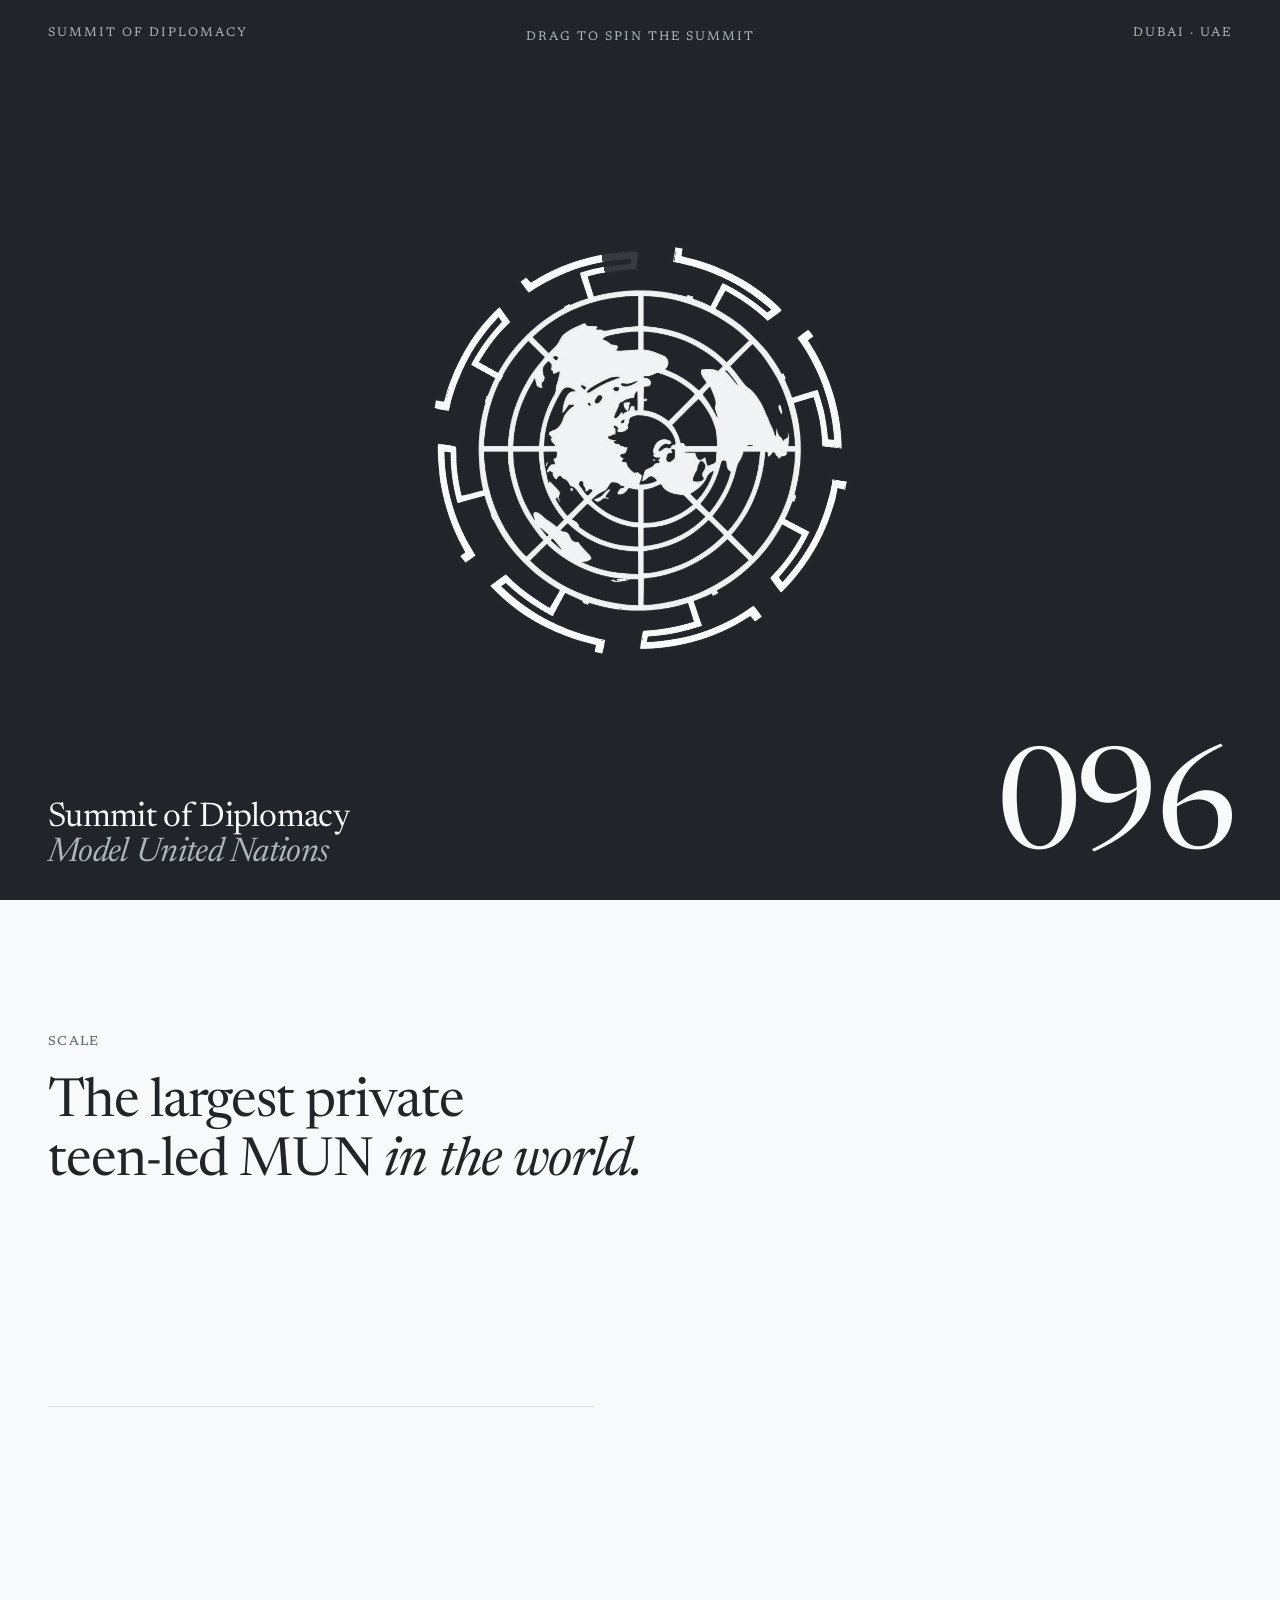
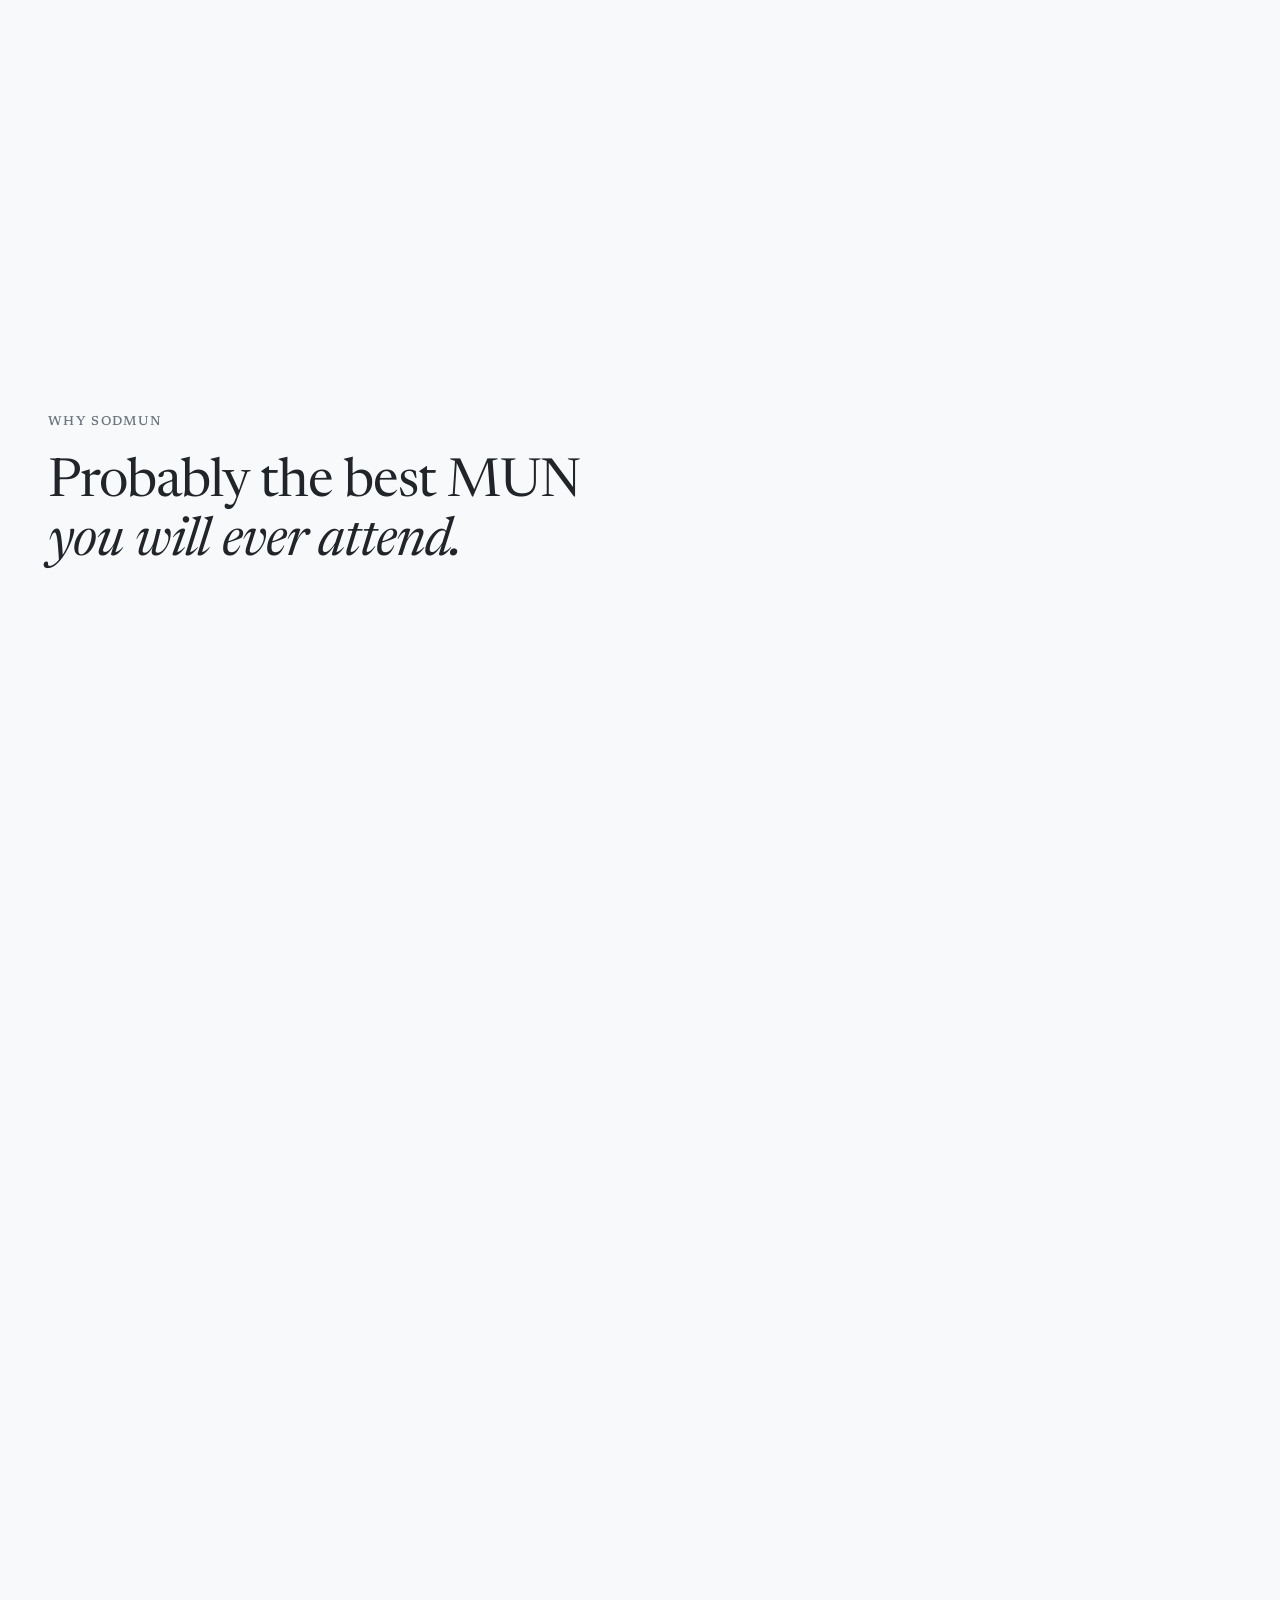
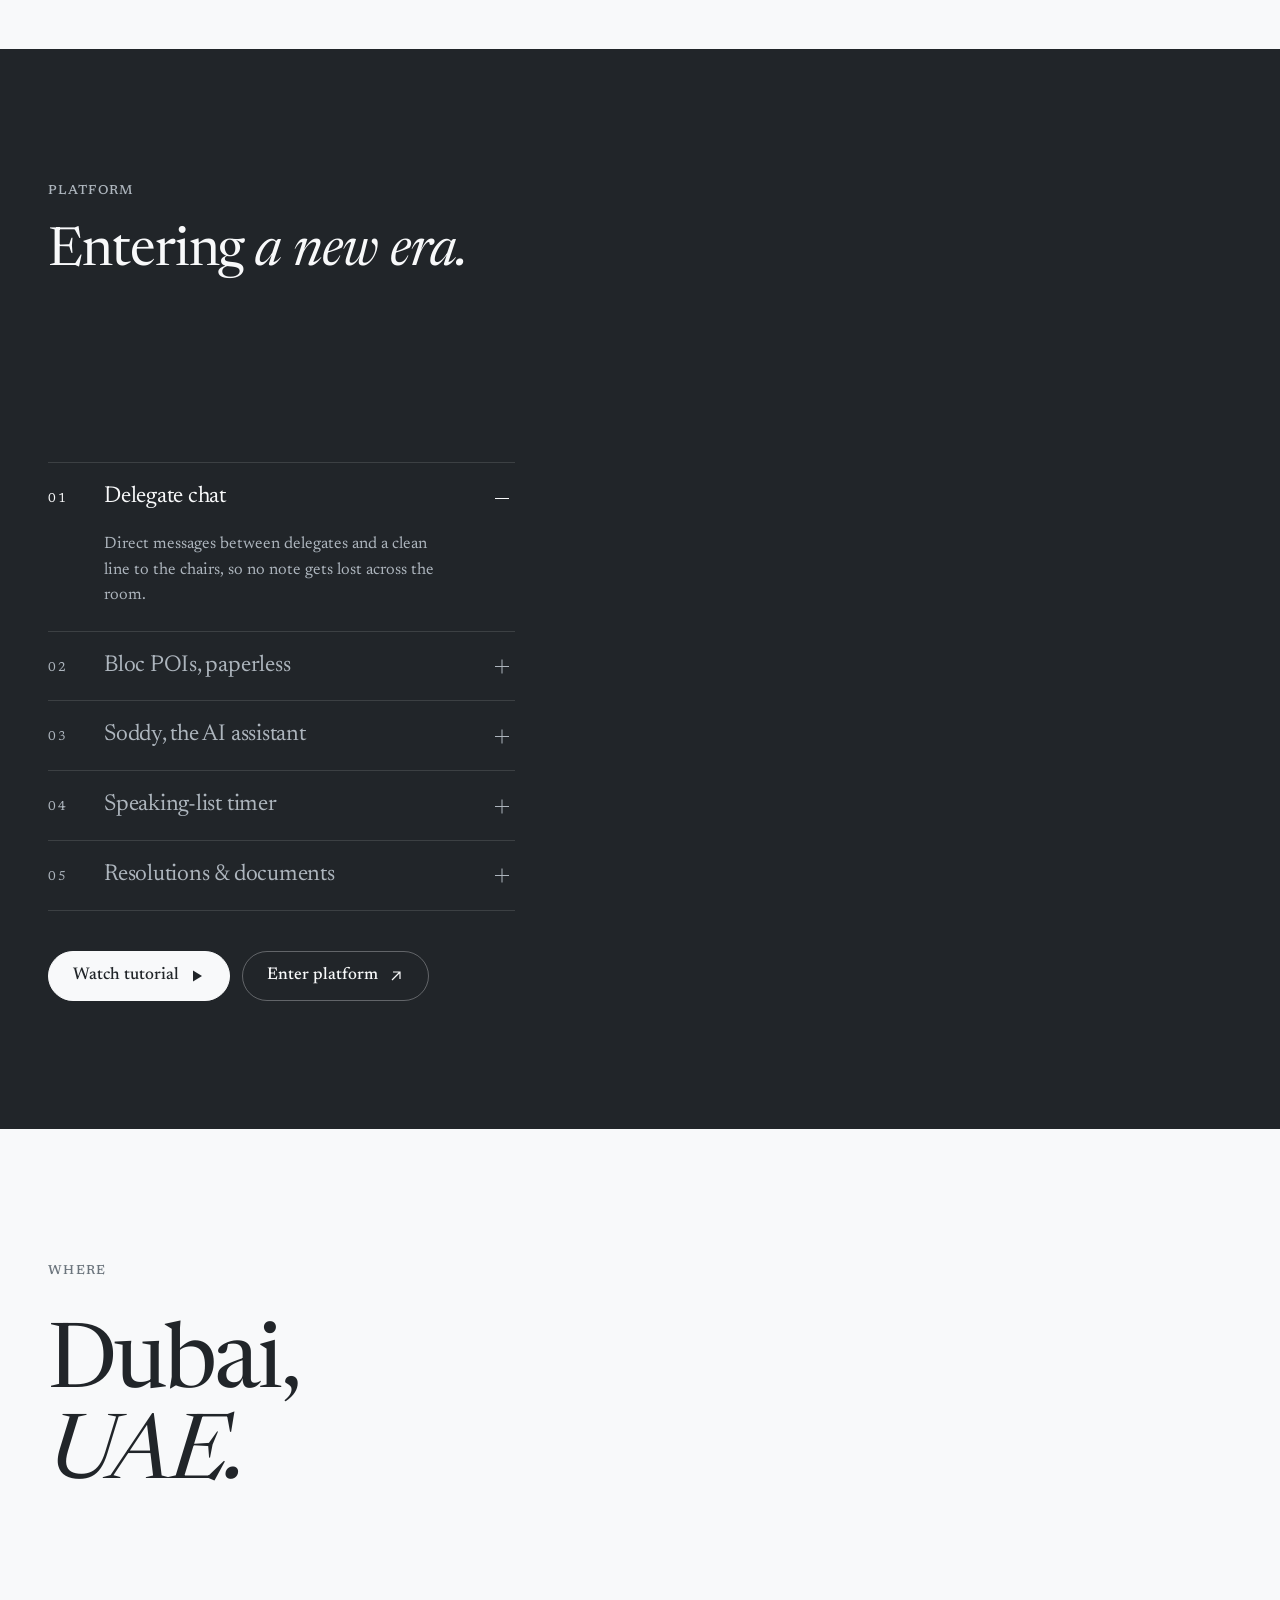
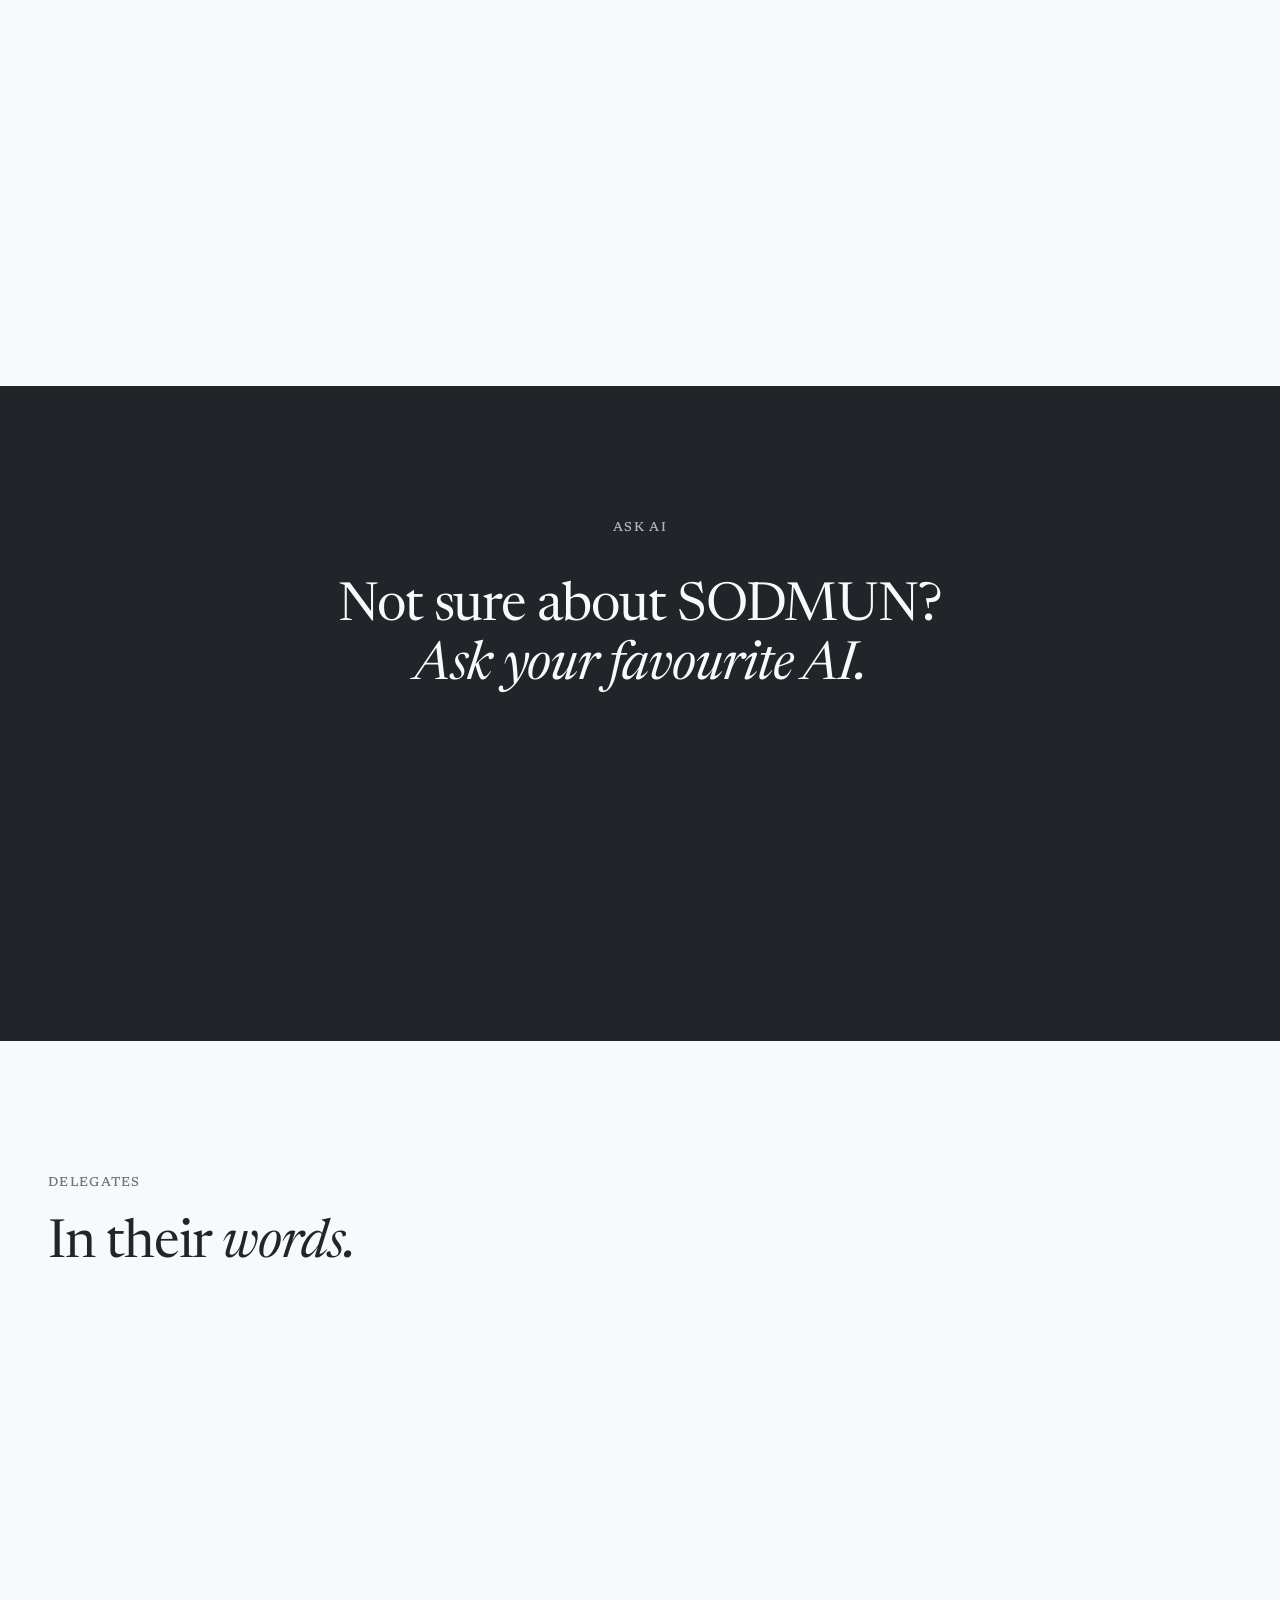
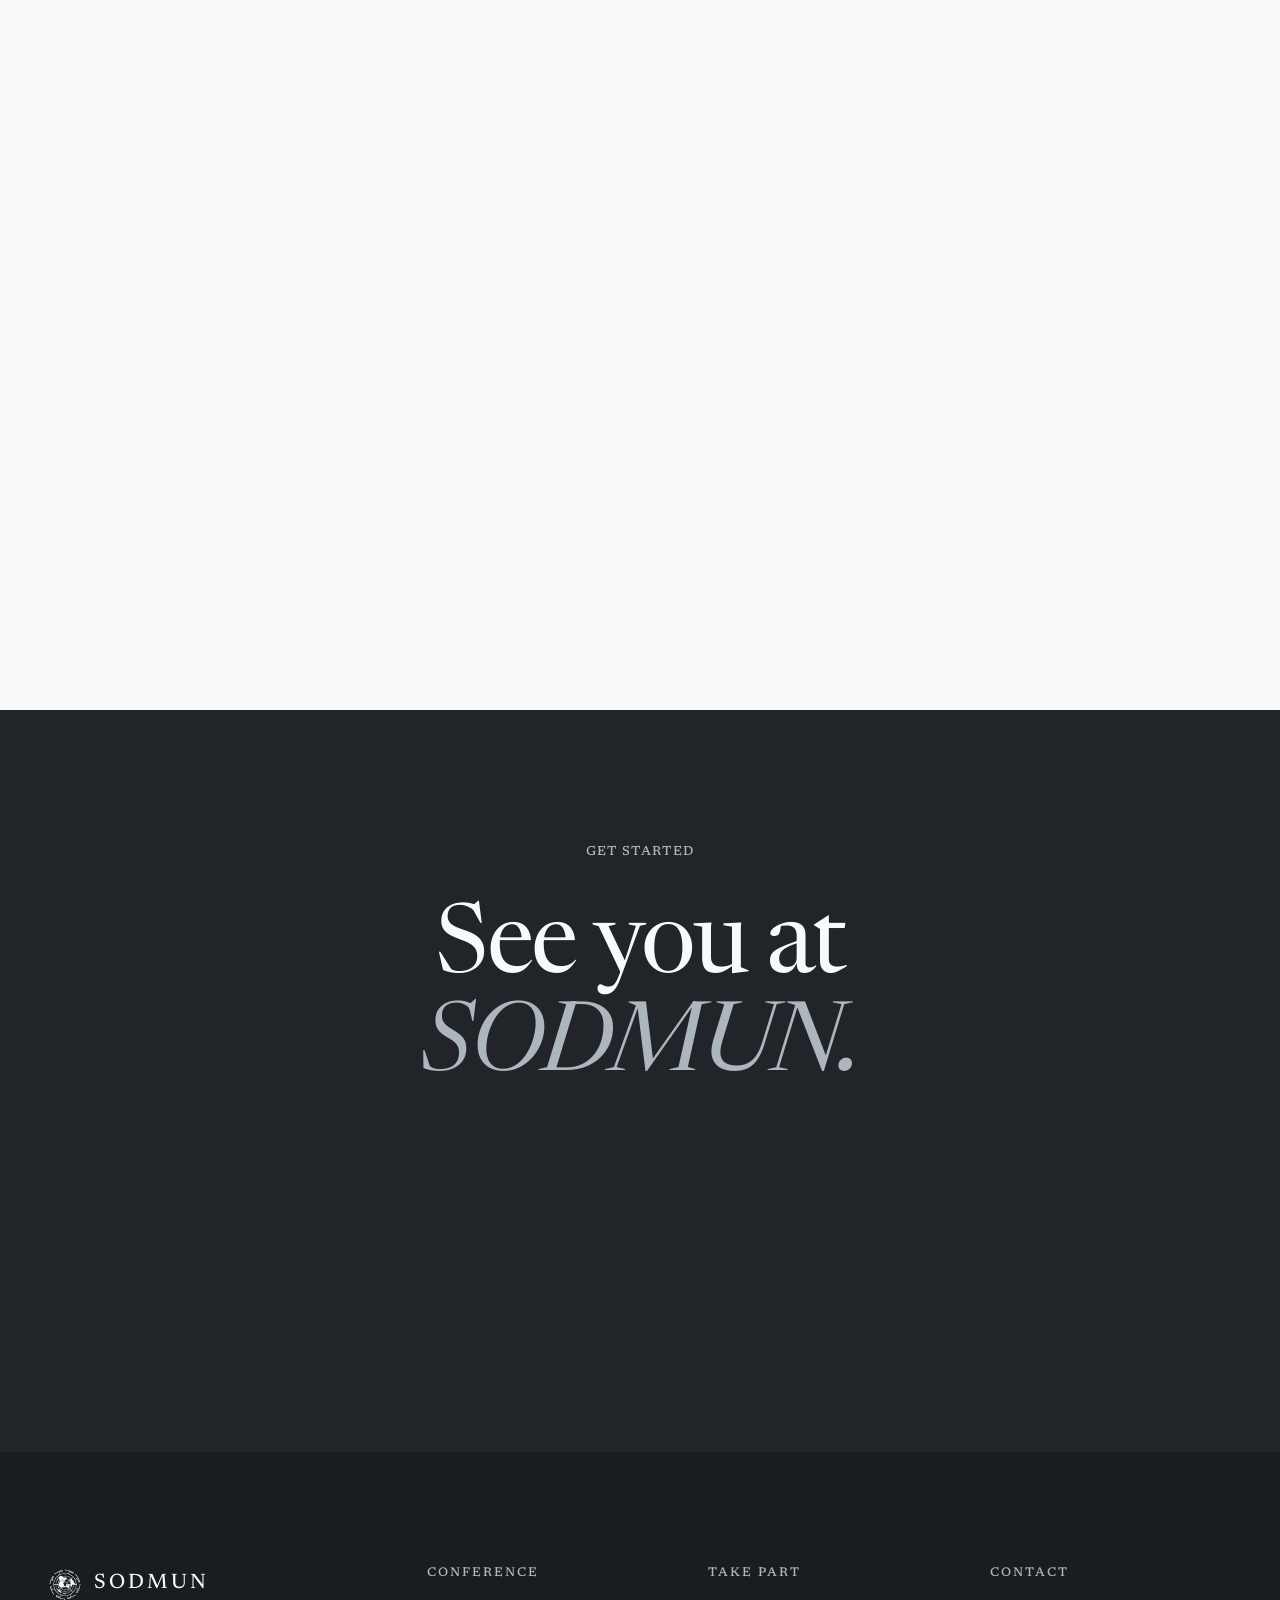
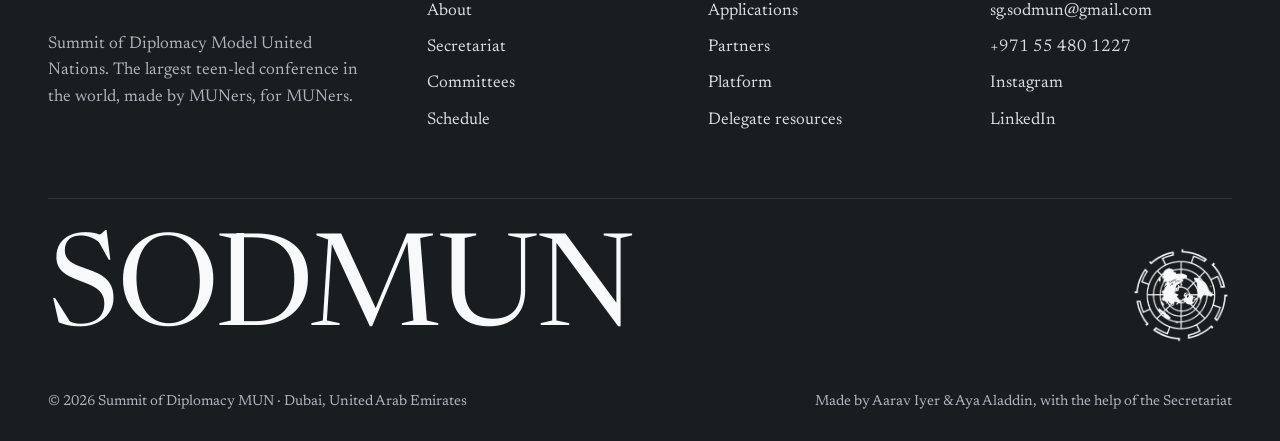
==== index.html @ 49ea5ab8 "SODMUN website redesign Static multi-page site: home with interactive loader and globe, about, secre" ====
<!doctype html>
<html lang="en">
<head>
  <meta charset="utf-8">
  <meta name="viewport" content="width=device-width, initial-scale=1, viewport-fit=cover">
  <title>SODMUN · Summit of Diplomacy Model United Nations</title>
  <meta name="description" content="Summit of Diplomacy Model United Nations: the largest private teen-led MUN in the world. Made by MUNers, for MUNers. Dubai, UAE.">
  <meta name="theme-color" content="#212529">
  <meta property="og:type" content="website">
  <meta property="og:title" content="SODMUN · Summit of Diplomacy Model United Nations">
  <meta property="og:description" content="The largest private teen-led MUN in the world. Made by MUNers, for MUNers.">
  <meta property="og:image" content="assets/brand/og.jpg">
  <meta name="twitter:card" content="summary_large_image">
  <link rel="icon" type="image/png" href="assets/brand/favicon-32.png">
  <link rel="apple-touch-icon" href="assets/brand/apple-touch-icon.png">
  <link rel="preconnect" href="https://fonts.googleapis.com">
  <link rel="preconnect" href="https://fonts.gstatic.com" crossorigin>
  <link rel="stylesheet" href="https://fonts.googleapis.com/css2?family=Newsreader:ital,opsz,wght@0,6..72,400..500;1,6..72,400..500&display=swap">
  <link rel="stylesheet" href="css/site.css">
  <link rel="preload" as="image" href="assets/brand/logo-ring.png">
  <script>
    try { if (sessionStorage.getItem('sodmun-loaded')) document.documentElement.classList.add('no-loader'); } catch (e) {}
  </script>
  <style>.no-loader .loader { display: none; }</style>
  <script type="module" src="js/home.js"></script>
</head>
<body data-header="dark">

  <!-- Interactive loading screen -->
  <div class="loader" aria-label="Loading SODMUN" role="progressbar" aria-valuemin="0" aria-valuemax="100">
    <div class="loader__top"><span>Summit of Diplomacy</span><span>Dubai · UAE</span></div>
    <div class="loader__hint">Drag to spin the summit</div>
    <div class="loader__stage">
      <div class="loader__tilt">
        <div class="loader__ring-ghost"></div>
        <div class="loader__ring-wrap"><div class="loader__spin"><div class="loader__ring"></div></div></div>
        <div class="loader__globe"></div>
      </div>
    </div>
    <div class="loader__meta">
      <div class="loader__title">Summit of Diplomacy<br><em>Model United Nations</em></div>
      <div class="loader__count" aria-hidden="true">000</div>
    </div>
    <button class="loader__skip sr-only">Skip intro</button>
  </div>

  <main id="main">

    <!-- ============ HERO ============ -->
    <section class="hero dark" aria-labelledby="hero-title">
      <div class="hero__media" aria-hidden="true"><img src="assets/photos/committee-room.jpg" alt="" fetchpriority="high"></div>

      <div class="wrap hero__content">
        <div class="hero__kicker">
          <span class="label" data-reveal>Model United Nations · Edition V</span>
        </div>
        <h1 class="hero__title" id="hero-title" data-split>Summit of<br><em>Diplomacy</em></h1>
        <div class="hero__foot">
          <p data-reveal style="--d:.3s">The largest private teen-led conference in the world. Three days of debate, negotiation and policymaking in Dubai.</p>
          <dl class="hero__facts" data-reveal style="--d:.4s">
            <div><dt>Edition</dt><dd>SODMUN V</dd></div>
            <div><dt>City</dt><dd>Dubai, UAE</dd></div>
            <div><dt>Dates</dt><dd>To be announced</dd></div>
          </dl>
          <div class="btn-row" data-reveal style="--d:.5s">
            <a class="btn" href="applications.html">Apply now <svg class="arrow" viewBox="0 0 16 16" fill="none"><path d="M1 8h13M9 3l5 5-5 5" stroke="currentColor" stroke-width="1.2"/></svg></a>
            <a class="btn btn--ghost" href="committees.html">Committees</a>
          </div>
        </div>
      </div>
    </section>


    <!-- ============ LARGEST PRIVATE (globe) ============ -->
    <section class="section" aria-labelledby="scale-title">
      <div class="wrap">
        <div class="head">
          <div class="head__label"><span class="label">Scale</span></div>
          <h2 class="h2 head__title balance" id="scale-title" data-split>The largest private<br>teen-led MUN <em>in the world.</em></h2>
        </div>
        <div class="scale">
          <div class="scale__stats" id="stats"></div>
          <div class="globe" data-reveal>
            <canvas id="globe" width="1280" height="1280" aria-label="Interactive globe centred on Dubai"></canvas>
            <div class="globe__legend">
              <span><i></i>Dubai, home of SODMUN</span>
              <span><i class="hollow"></i>India, our solar-power project</span>
            </div>
            <div class="globe__hint">Drag to rotate</div>
          </div>
        </div>
      </div>
    </section>

    <!-- ============ BENTO ============ -->
    <section class="section" style="padding-top:0" aria-labelledby="why-title">
      <div class="wrap">
        <div class="head">
          <div class="head__label"><span class="label">Why SODMUN</span></div>
          <h2 class="h2 head__title balance" id="why-title" data-split>Probably the best MUN<br><em>you will ever attend.</em></h2>
        </div>
        <div class="bento">
          <article class="tile tile--dark b-a" data-reveal>
            <span class="tile__num">I.</span>
            <div>
              <h3>By MUNers,<br><em>for MUNers.</em></h3>
              <p class="mt-s">A premier Model United Nations conference designed by the people who live and breathe it. A real-world simulation of international diplomacy and global governance, built around what delegates actually want.</p>
            </div>
          </article>
          <figure class="tile tile--img b-b" data-reveal style="--d:.08s">
            <img src="assets/photos/podium.jpg" alt="Delegates speaking at the podium during a SODMUN session" loading="lazy">
            <figcaption><span>At the podium</span><span>SODMUN IV</span></figcaption>
          </figure>
          <article class="tile b-c" data-reveal style="--d:.12s">
            <span class="tile__num">II.</span>
            <div>
              <div class="tile__big">700+</div>
              <p class="mt-s">MENA’s teen diplomats in high-level debate, negotiation and policymaking.</p>
            </div>
          </article>
          <article class="tile b-d" data-reveal style="--d:.16s">
            <span class="tile__num">III.</span>
            <div>
              <h3>Global <em>impact.</em></h3>
              <p class="mt-s">After our last conference the team raised over 50,000 AED to bring solar-powered electricity to schools in rural India. A rare undertaking for an MUN, and a reminder that debate can end in action.</p>
            </div>
          </article>
          <figure class="tile tile--img b-e" data-reveal style="--d:.08s">
            <img src="assets/photos/award.jpg" alt="Delegates receiving an Honourable Mention award" loading="lazy">
            <figcaption><span>Honourable Mention</span><span>Awards</span></figcaption>
          </figure>
          <article class="tile b-f" data-reveal style="--d:.12s">
            <span class="tile__num">IV.</span>
            <div>
              <h3>Growth beyond <em>debate.</em></h3>
              <p class="mt-s">Sharpen diplomatic skills, find confidence in public speaking, and meet the people you’ll be building the future with.</p>
            </div>
          </article>
          <figure class="tile tile--img b-g" data-reveal style="--d:.16s">
            <img src="assets/photos/laptops.jpg" alt="Delegates drafting resolutions together on laptops" loading="lazy">
            <figcaption><span>Drafting</span></figcaption>
          </figure>
        </div>
      </div>
    </section>

    <!-- ============ PLATFORM ============ -->
    <section class="section dark" aria-labelledby="platform-title">
      <div class="wrap">
        <div class="head">
          <div class="head__label"><span class="label">Platform</span></div>
          <h2 class="h2 head__title balance" id="platform-title" data-split>Entering <em>a new era.</em></h2>
          <p class="lede head__aside" data-reveal>Since SODMUN IV, every committee has run on its own platform. Chairs and delegates manage POIs without paper and keep committee organised from the first speech to the final vote.</p>
        </div>
        <div class="platform">
          <div>
            <ul class="features" id="features">
              <li class="feature is-active" data-shot="comms">
                <button aria-expanded="true"><span class="feature__n">01</span><span class="feature__t">Delegate chat</span><span class="feature__plus"></span></button>
                <div class="feature__body"><div><p>Direct messages between delegates and a clean line to the chairs, so no note gets lost across the room.</p></div></div>
              </li>
              <li class="feature" data-shot="dashboard">
                <button aria-expanded="false"><span class="feature__n">02</span><span class="feature__t">Bloc POIs, paperless</span><span class="feature__plus"></span></button>
                <div class="feature__body"><div><p>Blocs get a group chat and send Points of Information as messages. Chairs see and manage every POI in one place.</p></div></div>
              </li>
              <li class="feature" data-shot="ai">
                <button aria-expanded="false"><span class="feature__n">03</span><span class="feature__t">Soddy, the AI assistant</span><span class="feature__plus"></span></button>
                <div class="feature__body"><div><p>A built-in assistant for procedure questions, research pointers and quick clarity mid-session.</p></div></div>
              </li>
              <li class="feature" data-shot="timer">
                <button aria-expanded="false"><span class="feature__n">04</span><span class="feature__t">Speaking-list timer</span><span class="feature__plus"></span></button>
                <div class="feature__body"><div><p>A shared timer for speeches and caucuses that everyone in committee can see.</p></div></div>
              </li>
              <li class="feature" data-shot="resolution">
                <button aria-expanded="false"><span class="feature__n">05</span><span class="feature__t">Resolutions & documents</span><span class="feature__plus"></span></button>
                <div class="feature__body"><div><p>Draft, share and review working papers and resolutions without printing a page.</p></div></div>
              </li>
            </ul>
            <div class="btn-row platform__cta">
              <button class="btn" id="tutorial">Watch tutorial <svg class="arrow" viewBox="0 0 16 16"><path d="M4 2.5v11l9-5.5z" fill="currentColor"/></svg></button>
              <a class="btn btn--ghost" href="https://app.sodmun.com" target="_blank" rel="noopener">Enter platform <svg class="arrow" viewBox="0 0 16 16" fill="none"><path d="M4 12L12 4M5 4h7v7" stroke="currentColor" stroke-width="1.2"/></svg></a>
            </div>
          </div>
          <div class="screen" data-reveal>
            <div class="screen__bar"><i></i><i></i><i></i><span>app.sodmun.com</span></div>
            <div class="screen__view" id="screens">
              <img class="is-active" data-shot="comms" src="assets/platform/comms.jpg" alt="Platform communications view with committee chat" loading="lazy">
              <img data-shot="dashboard" src="assets/platform/dashboard.jpg" alt="Chair dashboard showing POIs and delegate lists" loading="lazy">
              <img data-shot="ai" src="assets/platform/ai.jpg" alt="Soddy AI assistant chat view" loading="lazy">
              <img data-shot="timer" src="assets/platform/timer.jpg" alt="Speaking list timer" loading="lazy">
              <img data-shot="resolution" src="assets/platform/resolution.jpg" alt="Resolution document editor" loading="lazy">
            </div>
          </div>
        </div>
      </div>
    </section>

    <!-- ============ LOCATION ============ -->
    <section class="section" aria-labelledby="loc-title">
      <div class="wrap">
        <div class="location">
          <div>
            <span class="label">Where</span>
            <h2 class="location__big mt-m" id="loc-title" data-split>Dubai,<br><em>UAE.</em></h2>
            <dl class="location__list" data-reveal>
              <div><dt>Edition</dt><dd>SODMUN V</dd></div>
              <div><dt>Venue</dt><dd>To be announced</dd></div>
              <div><dt>Dates</dt><dd>To be announced</dd></div>
              <div><dt>Local time</dt><dd id="dxb-time">—</dd></div>
            </dl>
            <p class="muted small mt-m" data-reveal>Venue and dates are announced first on <a class="link" href="https://instagram.com/sod.mun" target="_blank" rel="noopener">@sod.mun</a>.</p>
          </div>
          <div class="map" data-reveal style="--d:.1s">
            <iframe title="Map of Dubai" loading="lazy" referrerpolicy="no-referrer-when-downgrade" src="https://maps.google.com/maps?q=Dubai%2C%20United%20Arab%20Emirates&z=11&output=embed"></iframe>
          </div>
        </div>
      </div>
    </section>

    <!-- ============ ASK AI ============ -->
    <section class="section dark" aria-labelledby="ask-title">
      <div class="wrap">
        <div class="ask">
          <span class="label">Ask AI</span>
          <h2 class="h2 mt-m balance" id="ask-title" data-split>Not sure about SODMUN?<br><em>Ask your favourite AI.</em></h2>
          <div class="ask__box" data-reveal>
            <div class="ask__field">
              <i class="mark" aria-hidden="true"></i>
              <label for="ask-q" class="sr-only">Your question</label>
              <textarea id="ask-q" rows="2">Tell me why Summit of Diplomacy MUN (sodmun.com) is a great MUN for me.</textarea>
            </div>
            <div class="ask__row">
              <div class="ask__chips">
                <button class="chip" data-q="Tell me why Summit of Diplomacy MUN (sodmun.com) is a great MUN for me.">Why SODMUN?</button>
                <button class="chip" data-q="I've never done Model UN. Is Summit of Diplomacy MUN (sodmun.com) a good first conference for me?">First MUN?</button>
                <button class="chip" data-q="Which committee at Summit of Diplomacy MUN (sodmun.com/committees) would suit me? Ask me a few questions first.">Pick my committee</button>
              </div>
              <div class="ask__ais" id="ais"></div>
            </div>
          </div>
        </div>
      </div>
    </section>

    <!-- ============ TESTIMONIALS ============ -->
    <section class="section" aria-labelledby="quotes-title">
      <div class="wrap">
        <div class="head">
          <div class="head__label"><span class="label">Delegates</span></div>
          <h2 class="h2 head__title" id="quotes-title" data-split>In their <em>words.</em></h2>
        </div>
        <div class="quotes" id="quotes"></div>
        <div class="photo-strip mt-l">
          <figure data-img-reveal><img src="assets/photos/atrium.jpg" alt="Delegates gathering in the atrium between sessions" loading="lazy"></figure>
          <figure data-img-reveal style="--d:.1s"><img src="assets/photos/speaker.jpg" alt="A delegate addressing committee from the podium" loading="lazy"></figure>
          <figure data-img-reveal style="--d:.2s"><img src="assets/photos/atrium-2.jpg" alt="Delegates queueing at registration" loading="lazy"></figure>
        </div>
      </div>
    </section>

    <!-- ============ CTA ============ -->
    <section class="section dark cta" aria-labelledby="cta-title">
      <div class="wrap">
        <span class="label">Get started</span>
        <h2 class="cta__title mt-m" id="cta-title" data-split>See you at<br><em>SODMUN.</em></h2>
        <div class="btn-row" data-reveal>
          <a class="btn" href="applications.html">Apply for SODMUN V <svg class="arrow" viewBox="0 0 16 16" fill="none"><path d="M1 8h13M9 3l5 5-5 5" stroke="currentColor" stroke-width="1.2"/></svg></a>
          <a class="btn btn--ghost" href="contact.html">Contact us</a>
        </div>
        <nav class="cta__links" data-reveal aria-label="Explore">
          <a href="committees.html">View committees <small>25</small></a>
          <a href="secretariat.html">Meet the Secretariat <small>35</small></a>
          <a href="about.html">Our story <small>I–V</small></a>
        </nav>
      </div>
    </section>

  </main>
</body>
</html>
---- css/site.css ----
/* ==================================================================
   SODMUN — Summit of Diplomacy Model United Nations
   Palette: paper #f8f9fa · stone #adb5bd · ink #212529
   Type: Newsreader 400–500
================================================================== */

:root {
  --paper: #f8f9fa;
  --paper-2: #f1f3f5;
  --paper-3: #e9ecef;
  --line: #dee2e6;
  --stone: #adb5bd;
  --muted: #6c757d;
  --ink-3: #495057;
  --ink-2: #343a40;
  --ink: #212529;
  --ink-deep: #1a1d20;

  --serif: 'Newsreader', 'Iowan Old Style', 'Palatino Linotype', Georgia, serif;

  --gutter: clamp(16px, 4vw, 48px);
  --max: 1360px;
  --radius: 4px;
  --ease: cubic-bezier(.22, .61, .21, 1);
  --ease-out: cubic-bezier(.16, 1, .3, 1);
  --header-h: 72px;
}

*, *::before, *::after { box-sizing: border-box; }

html { -webkit-text-size-adjust: 100%; scroll-behavior: smooth; }
@media (prefers-reduced-motion: reduce) { html { scroll-behavior: auto; } }

body {
  margin: 0;
  background: var(--paper);
  color: var(--ink);
  font-family: var(--serif);
  font-weight: 400;
  font-size: 18px;
  line-height: 1.55;
  font-optical-sizing: auto;
  -webkit-font-smoothing: antialiased;
  text-rendering: optimizeLegibility;
  overflow-x: hidden;
}
body.is-locked { overflow: hidden; }

img { display: block; max-width: 100%; height: auto; }
a { color: inherit; text-decoration: none; }
button { font: inherit; color: inherit; background: none; border: 0; padding: 0; cursor: pointer; }
h1, h2, h3, h4, p { margin: 0; }
h1, h2, h3, h4 { font-weight: 400; letter-spacing: -0.015em; line-height: 1.08; }
em, i { font-style: italic; }
::selection { background: var(--ink); color: var(--paper); }
:focus-visible { outline: 1px solid currentColor; outline-offset: 4px; }

.skip { position: absolute; left: -9999px; top: 12px; z-index: 200; background: var(--ink); color: var(--paper); padding: 10px 16px; }
.skip:focus { left: 12px; }

/* ---------- layout ---------- */
.wrap { width: 100%; max-width: var(--max); margin: 0 auto; padding: 0 var(--gutter); }
.section { padding: clamp(80px, 10vw, 144px) 0; position: relative; }
.section--tight { padding: clamp(64px, 8vw, 112px) 0; }
.dark { background: var(--ink); color: var(--paper); }
.dark .muted, .dark .lede { color: var(--stone); }
.rule { height: 1px; background: var(--line); border: 0; margin: 0; }
.dark .rule { background: rgba(248, 249, 250, .12); }

/* ---------- type ---------- */
.label {
  font-size: 13px; font-weight: 500; letter-spacing: .1em; text-transform: uppercase;
  line-height: 1.3; color: var(--muted);
  display: inline-flex; align-items: center; gap: 12px;
}
.dark .label { color: var(--stone); }
.label .num { font-variant-numeric: tabular-nums; }
.label--line::before { content: ''; width: 28px; height: 1px; background: currentColor; opacity: .6; }

.display {
  font-size: clamp(48px, 8vw, 128px);
  line-height: 1.02; letter-spacing: -0.025em; font-weight: 400;
}
.h1 { font-size: clamp(40px, 6vw, 88px); line-height: 1.05; letter-spacing: -0.022em; }
.h2 { font-size: clamp(34px, 4.2vw, 60px); line-height: 1.1; letter-spacing: -0.02em; }
.h3 { font-size: clamp(24px, 2.2vw, 32px); line-height: 1.15; letter-spacing: -0.012em; }
.h4 { font-size: 22px; line-height: 1.2; letter-spacing: -0.01em; }
.h1 em, .h2 em, .h3 em, .display em { font-style: italic; }
.lede { font-size: clamp(19px, 1.6vw, 23px); line-height: 1.5; color: var(--ink-3); max-width: 38ch; }
.muted { color: var(--muted); }
.small { font-size: 15px; line-height: 1.5; }
.balance { text-wrap: balance; }
.pretty { text-wrap: pretty; }

/* ---------- buttons ---------- */
.btn {
  display: inline-flex; align-items: center; gap: 10px;
  height: 50px; padding: 0 24px; border-radius: 999px;
  background: var(--ink); color: var(--paper); border: 1px solid var(--ink);
  font-size: 17px; font-weight: 500; white-space: nowrap;
  transition: background .3s var(--ease), color .3s var(--ease), border-color .3s var(--ease);
}
.btn:hover { background: var(--ink-2); border-color: var(--ink-2); }
.btn .arrow { transition: transform .3s var(--ease); }
.btn:hover .arrow { transform: translateX(3px); }
.btn--ghost { background: transparent; color: var(--ink); border-color: var(--stone); }
.btn--ghost:hover { background: var(--paper-3); border-color: var(--ink); }
.dark .btn { background: var(--paper); color: var(--ink); border-color: var(--paper); }
.dark .btn:hover { background: var(--paper-3); border-color: var(--paper-3); }
.dark .btn--ghost { background: transparent; color: var(--paper); border-color: rgba(248,249,250,.3); }
.dark .btn--ghost:hover { background: rgba(248,249,250,.08); border-color: var(--paper); }
.btn[aria-disabled="true"] { opacity: .45; pointer-events: none; }
.btn--sm { height: 42px; padding: 0 18px; font-size: 15.5px; }

.link {
  display: inline-flex; align-items: center; gap: 8px; font-weight: 500;
  background: linear-gradient(currentColor, currentColor) 0 100% / 100% 1px no-repeat;
  padding-bottom: 2px; transition: background-size .5s var(--ease-out);
}
.link:hover { background-size: 0 1px; background-position: 100% 100%; }
.arrow { width: 16px; height: 16px; flex: none; }

.btn-row { display: flex; flex-wrap: wrap; gap: 12px; }

/* ---------- logo (mask so it takes any colour) ---------- */
.mark {
  display: inline-block; width: 36px; height: 36px; flex: none;
  background: currentColor;
  -webkit-mask: url('../assets/brand/logo.png') center / contain no-repeat;
          mask: url('../assets/brand/logo.png') center / contain no-repeat;
}
.mark--ring { -webkit-mask-image: url('../assets/brand/logo-ring.png'); mask-image: url('../assets/brand/logo-ring.png'); }
.mark--globe { -webkit-mask-image: url('../assets/brand/logo-globe.png'); mask-image: url('../assets/brand/logo-globe.png'); }

/* ==================================================================
   Header
================================================================== */
.header {
  position: fixed; inset: 0 0 auto 0; z-index: 90; height: var(--header-h);
  color: var(--ink);
  transition: background .5s var(--ease), color .5s var(--ease), border-color .5s var(--ease), transform .6s var(--ease-out);
  border-bottom: 1px solid transparent;
}
.header.is-scrolled {
  background: rgba(248, 249, 250, .82);
  -webkit-backdrop-filter: saturate(1.4) blur(18px); backdrop-filter: saturate(1.4) blur(18px);
  border-color: var(--line);
}
.header.is-hidden { transform: translateY(-100%); }
.header--on-dark:not(.is-scrolled) { color: var(--paper); }
.header__in { height: 100%; display: flex; align-items: center; justify-content: space-between; gap: 24px; }
.brand { display: inline-flex; align-items: center; gap: 12px; }
.brand .mark { width: 34px; height: 34px; transition: transform 1.2s var(--ease-out); }
.brand:hover .mark { transform: rotate(-90deg); }
.brand__word { font-size: 21px; font-weight: 500; letter-spacing: .14em; }
.nav { display: flex; align-items: center; gap: clamp(18px, 2.2vw, 34px); }
.nav a:not(.btn) {
  font-size: 16.5px; position: relative; padding: 6px 0; opacity: .82; transition: opacity .3s;
}
.nav a:not(.btn)::after {
  content: ''; position: absolute; left: 0; right: 0; bottom: 0; height: 1px; background: currentColor;
  transform: scaleX(0); transform-origin: right; transition: transform .5s var(--ease-out);
}
.nav a:not(.btn):hover, .nav a[aria-current="page"] { opacity: 1; }
.nav a:not(.btn):hover::after, .nav a[aria-current="page"]::after { transform: scaleX(1); transform-origin: left; }
.nav__cta { display: flex; gap: 10px; align-items: center; }
.header .btn { height: 42px; padding: 0 20px; font-size: 15.5px; }
.header--on-dark:not(.is-scrolled) .btn { background: var(--paper); color: var(--ink); border-color: var(--paper); }
.header--on-dark:not(.is-scrolled) .btn--ghost { background: transparent; color: var(--paper); border-color: rgba(248,249,250,.3); }

.burger { display: none; width: 44px; height: 44px; position: relative; margin-right: -10px; }
.burger span { position: absolute; left: 11px; right: 11px; height: 1px; background: currentColor; transition: transform .5s var(--ease-out), top .5s var(--ease-out); }
.burger span:nth-child(1) { top: 18px; }
.burger span:nth-child(2) { top: 25px; }
.menu-open .burger span:nth-child(1) { top: 21.5px; transform: rotate(45deg); }
.menu-open .burger span:nth-child(2) { top: 21.5px; transform: rotate(-45deg); }

.drawer {
  position: fixed; inset: 0; z-index: 85; background: var(--ink); color: var(--paper);
  padding: calc(var(--header-h) + 24px) var(--gutter) 32px;
  display: flex; flex-direction: column; justify-content: space-between;
  clip-path: inset(0 0 100% 0); transition: clip-path .8s var(--ease-out); visibility: hidden;
}
.menu-open .drawer { clip-path: inset(0 0 0 0); visibility: visible; }
.menu-open .header { color: var(--paper); background: transparent; border-color: transparent; backdrop-filter: none; -webkit-backdrop-filter: none; }
.drawer__links a {
  display: flex; align-items: baseline; justify-content: space-between;
  font-size: clamp(30px, 8vw, 44px); line-height: 1.25; letter-spacing: -0.015em;
  border-bottom: 1px solid rgba(248,249,250,.1); padding: 6px 0;
  opacity: 0; transform: translateY(24px); transition: opacity .6s var(--ease-out), transform .8s var(--ease-out);
}
.drawer__links a small { font-size: 13px; letter-spacing: .16em; color: var(--stone); font-variant-numeric: tabular-nums; }
.menu-open .drawer__links a { opacity: 1; transform: none; }
.drawer__foot { display: grid; gap: 18px; font-size: 16px; color: var(--stone); }
.drawer__foot .btn-row .btn { flex: 1; justify-content: center; }

@media (max-width: 1080px) {
  .nav { display: none; }
  .burger { display: block; }
  .nav__cta .btn--ghost { display: none; }
}
@media (max-width: 520px) { .nav__cta .btn { display: none; } }

/* ==================================================================
   Loader — interactive
================================================================== */
.loader {
  position: fixed; inset: 0; z-index: 300; background: var(--ink); color: var(--paper);
  display: grid; place-items: center; cursor: grab; overflow: hidden;
  clip-path: inset(0 0 0 0); transition: clip-path 1.1s var(--ease-out);
  touch-action: none; user-select: none; -webkit-user-select: none;
}
.loader.is-leaving { clip-path: inset(0 0 100% 0); }
.loader.is-grabbing { cursor: grabbing; }
.loader__stage { position: relative; width: min(56vmin, 460px); aspect-ratio: 1; perspective: 900px; }
.loader__tilt { position: absolute; inset: 0; transform-style: preserve-3d; transition: transform .8s var(--ease-out); }
.loader__ring, .loader__globe { position: absolute; inset: 0; background: var(--paper); }
.loader__ring {
  -webkit-mask: url('../assets/brand/logo-ring.png') center / contain no-repeat;
          mask: url('../assets/brand/logo-ring.png') center / contain no-repeat;
}
.loader__ring-wrap { position: absolute; inset: 0; -webkit-mask: conic-gradient(#000 calc(var(--p, 0) * 1%), transparent 0); mask: conic-gradient(#000 calc(var(--p, 0) * 1%), transparent 0); }
.loader__ring-ghost { position: absolute; inset: 0; background: var(--paper); opacity: .1;
  -webkit-mask: url('../assets/brand/logo-ring.png') center / contain no-repeat;
          mask: url('../assets/brand/logo-ring.png') center / contain no-repeat; }
.loader__globe {
  -webkit-mask: url('../assets/brand/logo-globe.png') center / contain no-repeat;
          mask: url('../assets/brand/logo-globe.png') center / contain no-repeat;
  opacity: calc(.12 + var(--p, 0) * .0088); transform: translateZ(40px) scale(calc(.9 + var(--p, 0) * .001));
}
.loader__spin { position: absolute; inset: 0; }
.loader__meta {
  position: absolute; left: var(--gutter); right: var(--gutter); bottom: 28px;
  display: flex; justify-content: space-between; align-items: flex-end; gap: 20px;
}
.loader__title { font-size: clamp(22px, 3vw, 34px); letter-spacing: -0.02em; line-height: 1.05; }
.loader__title em { color: var(--stone); }
.loader__count { font-size: clamp(56px, 11vw, 148px); line-height: .8; letter-spacing: -0.04em; font-variant-numeric: tabular-nums; }
.loader__hint { position: absolute; top: 28px; left: 50%; transform: translateX(-50%); font-size: 12.5px; letter-spacing: .16em; text-transform: uppercase; color: var(--stone); white-space: nowrap; }
.loader__top { position: absolute; top: 24px; left: var(--gutter); right: var(--gutter); display: flex; justify-content: space-between; font-size: 12.5px; letter-spacing: .16em; text-transform: uppercase; color: var(--stone); }
@media (max-width: 640px) { .loader__hint { top: auto; bottom: 150px; } .loader__top span:last-child { display: none; } }

/* ==================================================================
   Reveal animations
================================================================== */
[data-reveal] { opacity: 0; transform: translateY(12px); transition: opacity .9s var(--ease-out), transform 1s var(--ease-out); transition-delay: var(--d, 0s); }
[data-reveal].is-in { opacity: 1; transform: none; }
.split-line { display: block; }
.split-line > span { display: inline; opacity: 0; transition: opacity 1s var(--ease-out); transition-delay: var(--d, 0s); }
.is-in .split-line > span, .split-line.is-in > span { opacity: 1; }
[data-img-reveal] { opacity: 0; transition: opacity 1.2s var(--ease-out); transition-delay: var(--d, 0s); }
[data-img-reveal].is-in { opacity: 1; }
@media (prefers-reduced-motion: reduce) {
  [data-reveal], .split-line > span, [data-img-reveal] { opacity: 1 !important; transform: none !important; clip-path: none !important; transition: none !important; }
}

/* ==================================================================
   Hero (home)
================================================================== */
.hero {
  position: relative; min-height: 100svh; background: var(--ink); color: var(--paper);
  display: flex; flex-direction: column; justify-content: flex-end; overflow: hidden;
  padding: calc(var(--header-h) + 40px) 0 clamp(28px, 4vw, 48px);
}
.hero__media { position: absolute; inset: 0; }
.hero__media img { width: 100%; height: 100%; object-fit: cover; opacity: .22; }
.hero__media::after {
  content: ''; position: absolute; inset: 0;
  background:
    radial-gradient(120% 80% at 70% 30%, transparent 0, rgba(33,37,41,.55) 60%, var(--ink) 100%),
    linear-gradient(180deg, rgba(33,37,41,.2) 0%, rgba(33,37,41,.35) 45%, var(--ink) 100%);
}
.hero__ring {
  position: absolute; right: -14vmin; top: 50%; width: min(96vmin, 980px); aspect-ratio: 1; translate: 0 -50%;
  color: var(--paper); opacity: .07; pointer-events: none;
}
.hero__ring .mark { width: 100%; height: 100%; animation: spin 180s linear infinite; }
.hero__ring .mark--globe { position: absolute; inset: 0; animation: spin 360s linear infinite reverse; }
@keyframes spin { to { transform: rotate(360deg); } }
.hero__content { position: relative; z-index: 2; }
.hero__kicker { display: flex; flex-wrap: wrap; gap: 16px; margin-bottom: clamp(20px, 3vw, 32px); }
.hero__title { font-size: clamp(52px, 9vw, 148px); line-height: 1; letter-spacing: -0.028em; }
.hero__title em { color: var(--stone); padding-right: .04em; }
.hero__foot {
  margin-top: clamp(32px, 5vw, 64px); padding-top: 22px; border-top: 1px solid rgba(248,249,250,.14);
  display: grid; grid-template-columns: 1.2fr 1fr auto; gap: 28px; align-items: end;
}
.hero__foot p { color: var(--stone); font-size: clamp(18px, 1.5vw, 21px); max-width: 36ch; }
.hero__facts { display: grid; grid-template-columns: repeat(3, auto); gap: 8px 32px; font-size: 15.5px; }
.hero__facts dt { color: var(--stone); font-size: 12px; letter-spacing: .16em; text-transform: uppercase; margin-bottom: 4px; }
.hero__facts dd { margin: 0; white-space: nowrap; }
@media (max-width: 1180px) {
  .hero__foot { grid-template-columns: 1fr 1fr; }
  .hero__foot .btn-row { grid-column: 1 / -1; }
}
@media (max-width: 760px) {
  .hero__foot { grid-template-columns: 1fr; }
  .hero__facts { grid-template-columns: repeat(3, minmax(0, 1fr)); }
}
@media (max-width: 520px) { .hero__facts { grid-template-columns: 1fr 1fr; } }
.scroll-cue { display: inline-flex; align-items: center; gap: 10px; font-size: 12.5px; letter-spacing: .16em; text-transform: uppercase; color: var(--stone); }
.scroll-cue i { width: 1px; height: 36px; background: rgba(248,249,250,.2); position: relative; overflow: hidden; }
.scroll-cue i::after { content: ''; position: absolute; left: 0; right: 0; height: 40%; background: var(--paper); animation: cue 2.2s var(--ease) infinite; }
@keyframes cue { from { transform: translateY(-100%); } to { transform: translateY(260%); } }

/* ---------- ticker ---------- */
.ticker { border-block: 1px solid var(--line); overflow: hidden; background: var(--paper); }
.ticker__track { display: flex; width: max-content; animation: tick 60s linear infinite; }
.ticker:hover .ticker__track { animation-play-state: paused; }
.ticker__item { display: flex; align-items: center; gap: 28px; padding: 22px 14px; font-size: clamp(22px, 2.4vw, 32px); letter-spacing: -0.02em; white-space: nowrap; }
.ticker__item .mark { width: 22px; height: 22px; color: var(--stone); }
.ticker__item em { color: var(--muted); }
@keyframes tick { to { transform: translateX(-50%); } }
@media (prefers-reduced-motion: reduce) { .ticker__track { animation: none; } }

/* ==================================================================
   Section heads
================================================================== */
.head { display: grid; gap: 18px; margin-bottom: clamp(40px, 5vw, 64px); max-width: 860px; }
.head__aside { margin-top: 6px; max-width: 52ch; }

/* ==================================================================
   Scale / globe
================================================================== */
.scale { display: grid; grid-template-columns: minmax(0, 1fr) minmax(0, 1.05fr); gap: clamp(32px, 5vw, 80px); align-items: center; }
.scale__stats { display: grid; grid-template-columns: 1fr 1fr; border-top: 1px solid var(--line); }
.stat { display: grid; gap: 10px; align-content: start; padding: 28px 24px 28px 0; border-bottom: 1px solid var(--line); }
.stat:nth-child(2n) { padding: 28px 0 28px 24px; border-left: 1px solid var(--line); }
.stat__v { font-size: clamp(36px, 3.6vw, 56px); line-height: 1.05; letter-spacing: -0.02em; font-variant-numeric: tabular-nums; white-space: nowrap; }
.stat__v .plus { color: var(--stone); }
.stat__v .unit { font-size: 13px; font-weight: 500; letter-spacing: .1em; color: var(--muted); margin-left: 8px; vertical-align: .9em; }
.stat__l { color: var(--muted); font-size: 16px; line-height: 1.45; max-width: 24ch; }
.globe { position: relative; width: 100%; max-width: 600px; margin-inline: auto; }
.globe canvas { width: 100%; aspect-ratio: 1; height: auto; cursor: grab; opacity: 0; transition: opacity 1.6s var(--ease); contain: layout paint size; touch-action: pan-y; }
.globe canvas.is-ready { opacity: 1; }
.globe canvas:active { cursor: grabbing; }
.globe__legend { display: flex; flex-wrap: wrap; justify-content: center; gap: 10px 28px; margin-top: 16px; font-size: 15px; color: var(--ink-3); }
.globe__legend span { display: flex; align-items: center; gap: 10px; }
.globe__legend i { width: 9px; height: 9px; border-radius: 50%; background: var(--ink); box-shadow: 0 0 0 4px rgba(33,37,41,.1); }
.globe__legend i.hollow { background: transparent; border: 1px solid var(--ink); box-shadow: none; }
.globe__hint { display: none; }
@media (max-width: 900px) { .scale { grid-template-columns: 1fr; } .globe { order: -1; max-width: 520px; } }

/* ==================================================================
   Bento
================================================================== */
.bento { display: grid; grid-template-columns: repeat(12, minmax(0, 1fr)); grid-auto-rows: minmax(120px, auto); gap: 14px; }
.tile { position: relative; background: var(--paper-2); border: 1px solid var(--line); border-radius: var(--radius); padding: clamp(24px, 2.6vw, 36px); overflow: hidden; display: flex; flex-direction: column; justify-content: space-between; gap: 28px; }
.tile--dark { background: var(--ink); color: var(--paper); border-color: var(--ink); }
.tile--dark .muted { color: var(--stone); }
.tile--img { margin: 0; padding: 0; border: 0; background: var(--ink); min-height: 280px; }
.tile--img img { position: absolute; inset: 0; width: 100%; height: 100%; object-fit: cover; transition: transform 1.6s var(--ease-out); }
.tile--img:hover img { transform: scale(1.04); }
.tile--img figcaption { position: absolute; left: 18px; bottom: 16px; right: 18px; color: var(--paper); font-size: 14px; letter-spacing: .02em; display: flex; justify-content: space-between; gap: 12px; text-shadow: 0 1px 12px rgba(0,0,0,.5); }
.tile--img figcaption { display: none; }
.tile__num { font-size: 13px; letter-spacing: .16em; color: var(--muted); font-variant-numeric: tabular-nums; }
.tile--dark .tile__num { color: var(--stone); }
.tile h3 { font-size: clamp(24px, 2.2vw, 32px); line-height: 1.15; letter-spacing: -0.012em; }
.tile p { font-size: 16.5px; line-height: 1.55; color: var(--ink-3); max-width: 46ch; }
.tile--dark p { color: var(--stone); }
.tile__big { font-size: clamp(52px, 5.4vw, 84px); line-height: 1; letter-spacing: -0.025em; }
.b-a { grid-column: span 5; grid-row: span 3; }
.b-b { grid-column: span 7; grid-row: span 2; }
.b-c { grid-column: span 3; grid-row: span 2; }
.b-d { grid-column: span 4; grid-row: span 2; }
.b-e { grid-column: span 5; grid-row: span 2; }
.b-f { grid-column: span 4; grid-row: span 2; }
.b-g { grid-column: span 3; grid-row: span 2; }
@media (max-width: 1000px) {
  .bento { grid-template-columns: repeat(6, minmax(0, 1fr)); }
  .b-a, .b-b, .b-e { grid-column: span 6; }
  .b-c, .b-d, .b-f, .b-g { grid-column: span 3; }
  .b-a { grid-row: span 2; }
}
@media (max-width: 620px) {
  .bento { grid-template-columns: 1fr; }
  .b-a, .b-b, .b-c, .b-d, .b-e, .b-f, .b-g { grid-column: auto; grid-row: auto; }
  .tile--img { min-height: 240px; }
}

/* ==================================================================
   Platform
================================================================== */
.platform { display: grid; grid-template-columns: minmax(0, 5fr) minmax(0, 7fr); gap: clamp(32px, 5vw, 80px); align-items: start; }
.features { list-style: none; margin: 0; padding: 0; border-top: 1px solid rgba(248,249,250,.12); }
.feature { border-bottom: 1px solid rgba(248,249,250,.12); }
.feature button { width: 100%; text-align: left; display: grid; grid-template-columns: 44px 1fr 20px; gap: 12px; align-items: baseline; padding: 20px 0; color: var(--stone); transition: color .4s; }
.feature button:hover, .feature.is-active button { color: var(--paper); }
.feature__n { font-size: 13px; letter-spacing: .14em; font-variant-numeric: tabular-nums; }
.feature__t { font-size: clamp(20px, 1.8vw, 24px); letter-spacing: -0.01em; line-height: 1.25; }
.feature__plus { width: 14px; height: 14px; position: relative; align-self: center; }
.feature__plus::before, .feature__plus::after { content: ''; position: absolute; left: 0; right: 0; top: 50%; height: 1px; background: currentColor; transition: transform .5s var(--ease-out); }
.feature__plus::after { transform: rotate(90deg); }
.feature.is-active .feature__plus::after { transform: rotate(0); }
.feature__body { display: grid; grid-template-rows: 0fr; transition: grid-template-rows .6s var(--ease-out); }
.feature__body > div { overflow: hidden; }
.feature__body p { padding: 0 0 22px 56px; color: var(--stone); font-size: 16.5px; max-width: 44ch; }
.feature.is-active .feature__body { grid-template-rows: 1fr; }
.screen {
  position: sticky; top: calc(var(--header-h) + 32px);
  border-radius: 10px; background: #2b3035; border: 1px solid rgba(248,249,250,.1); overflow: hidden;
  box-shadow: 0 40px 100px -40px rgba(0,0,0,.7);
}
.screen__bar { height: 34px; display: flex; align-items: center; gap: 7px; padding: 0 14px; border-bottom: 1px solid rgba(248,249,250,.08); }
.screen__bar i { width: 9px; height: 9px; border-radius: 50%; background: rgba(248,249,250,.16); }
.screen__bar span { margin-left: 12px; font-size: 12.5px; color: var(--stone); letter-spacing: .04em; }
.screen__view { position: relative; aspect-ratio: 16 / 9.2; background: var(--paper); }
.screen__view img { position: absolute; inset: 0; width: 100%; height: 100%; object-fit: cover; object-position: top left; opacity: 0; transform: scale(1.02); transition: opacity .7s var(--ease), transform 1.2s var(--ease-out); }
.screen__view img.is-active { opacity: 1; transform: none; }
.platform__cta { margin-top: 40px; }
@media (max-width: 960px) { .platform { grid-template-columns: 1fr; } .screen { position: relative; top: 0; } }

/* ==================================================================
   Location
================================================================== */
.location { display: grid; grid-template-columns: minmax(0, 1fr) minmax(0, 1.2fr); gap: clamp(32px, 5vw, 80px); align-items: stretch; }
.location__big { font-size: clamp(52px, 7vw, 112px); line-height: 1.02; letter-spacing: -0.025em; }
.location__list { margin-top: 40px; display: grid; border-top: 1px solid var(--line); }
.location__list div { display: grid; grid-template-columns: 140px 1fr; gap: 16px; padding: 18px 0; border-bottom: 1px solid var(--line); font-size: 17px; }
.location__list dt { font-size: 12.5px; letter-spacing: .16em; text-transform: uppercase; color: var(--muted); padding-top: 4px; }
.location__list dd { margin: 0; }
.map { position: relative; min-height: 440px; border-radius: var(--radius); overflow: hidden; background: var(--paper-3); border: 1px solid var(--line); }
.map iframe { position: absolute; inset: 0; width: 100%; height: 100%; border: 0; filter: grayscale(1) contrast(1.08) brightness(1.02); }
.map__pin { position: absolute; left: 50%; top: 50%; translate: -50% -50%; width: 56px; height: 56px; pointer-events: none; color: var(--ink); }
.map__pin .mark { width: 100%; height: 100%; }

@keyframes pulse { from { transform: scale(.6); opacity: 1; } to { transform: scale(2.6); opacity: 0; } }
.map__tag { position: absolute; left: 16px; top: 16px; background: var(--paper); border: 1px solid var(--line); padding: 8px 14px; border-radius: 999px; font-size: 14px; }
@media (max-width: 900px) { .location { grid-template-columns: 1fr; } .location__list div { grid-template-columns: 110px 1fr; } }

/* ==================================================================
   Ask AI
================================================================== */
.ask { max-width: 980px; margin: 0 auto; text-align: center; }
.ask__box {
  margin: 44px auto 0; text-align: left; background: var(--paper); color: var(--ink);
  border-radius: 14px; padding: 8px; box-shadow: 0 30px 80px -30px rgba(0,0,0,.6);
}
.ask__field { display: flex; gap: 14px; align-items: flex-start; padding: 18px 18px 8px; }
.ask__field .mark { width: 26px; height: 26px; margin-top: 3px; color: var(--ink); }
.ask__field textarea {
  flex: 1; border: 0; background: transparent; resize: none; font: inherit; font-size: clamp(18px, 1.8vw, 22px);
  line-height: 1.45; color: var(--ink); min-height: 66px; outline: none;
}
.ask__row { display: flex; flex-wrap: wrap; gap: 8px; justify-content: space-between; align-items: center; padding: 10px; border-top: 1px solid var(--line); }
.ask__chips { display: flex; flex-wrap: wrap; gap: 6px; }
.chip { height: 36px; padding: 0 14px; border-radius: 999px; border: 1px solid var(--line); font-size: 14.5px; color: var(--ink-3); transition: border-color .3s, color .3s, background .3s; }
.chip:hover { border-color: var(--ink); color: var(--ink); }
.ask__ais { display: flex; flex-wrap: wrap; gap: 6px; }
.ai-btn { display: inline-flex; align-items: center; gap: 8px; height: 42px; padding: 0 16px; border-radius: 999px; background: var(--ink); color: var(--paper); font-size: 15px; font-weight: 500; transition: background .3s, transform .3s var(--ease-out); }
.ai-btn:hover { background: var(--ink-3); transform: translateY(-2px); }
.ai-btn svg { width: 16px; height: 16px; }

/* ==================================================================
   Testimonials
================================================================== */
.quotes { display: grid; grid-template-columns: repeat(2, minmax(0, 1fr)); gap: clamp(24px, 4vw, 64px); }
.quote { border-top: 1px solid var(--line); padding-top: 28px; display: flex; flex-direction: column; justify-content: space-between; gap: 40px; }
.quote blockquote { margin: 0; font-size: clamp(21px, 1.9vw, 26px); line-height: 1.45; letter-spacing: -0.008em; text-wrap: pretty; }
.quote blockquote::before { content: '“'; } .quote blockquote::after { content: '”'; }
.quote figcaption { display: flex; justify-content: space-between; align-items: baseline; gap: 12px; font-size: 16px; }
.quote figcaption span { color: var(--muted); font-style: italic; }
@media (max-width: 800px) { .quotes { grid-template-columns: 1fr; } }

/* ==================================================================
   CTA
================================================================== */
.cta { position: relative; overflow: hidden; text-align: center; }
.cta__ring { position: absolute; left: 50%; top: 50%; width: min(120vmin, 1100px); aspect-ratio: 1; translate: -50% -50%; color: var(--paper); opacity: .05; pointer-events: none; }
.cta__ring .mark { width: 100%; height: 100%; animation: spin 200s linear infinite; }
.cta__title { font-size: clamp(48px, 7.5vw, 120px); line-height: 1.02; letter-spacing: -0.025em; position: relative; }
.cta__title em { color: var(--stone); }
.cta .btn-row { justify-content: center; margin-top: 48px; position: relative; }
.cta__links { margin-top: 56px; display: grid; grid-template-columns: repeat(3, minmax(0, 1fr)); border-top: 1px solid rgba(248,249,250,.12); position: relative; text-align: left; }
.cta__links a { padding: 24px 0 8px; display: flex; justify-content: space-between; align-items: baseline; font-size: clamp(20px, 2vw, 26px); letter-spacing: -0.015em; border-right: 1px solid rgba(248,249,250,.12); padding-inline: 20px; transition: background .4s; }
.cta__links a:first-child { padding-left: 0; }
.cta__links a:last-child { border-right: 0; }
.cta__links a small { font-size: 12.5px; letter-spacing: .16em; color: var(--stone); }
.cta__links a:hover { color: var(--stone); }
@media (max-width: 720px) { .cta__links { grid-template-columns: 1fr; } .cta__links a { border-right: 0; border-bottom: 1px solid rgba(248,249,250,.12); padding: 18px 0; } }

/* ==================================================================
   Footer
================================================================== */
.footer { background: var(--ink-deep); color: var(--paper); padding: clamp(72px, 9vw, 120px) 0 28px; overflow: hidden; }
.footer__top { display: grid; grid-template-columns: 1.4fr repeat(3, minmax(0, 1fr)); gap: 40px; padding-bottom: 64px; }
.footer__lead p { color: var(--stone); font-size: 17px; max-width: 32ch; margin-top: 20px; }
.footer h4 { font-size: 12.5px; letter-spacing: .16em; text-transform: uppercase; color: var(--stone); font-weight: 500; margin-bottom: 18px; }
.footer ul { list-style: none; margin: 0; padding: 0; display: grid; gap: 10px; font-size: 17px; }
.footer ul a { opacity: .88; transition: opacity .3s; }
.footer ul a:hover { opacity: 1; text-decoration: underline; text-underline-offset: 4px; text-decoration-thickness: 1px; }
.footer__word { display: flex; align-items: center; justify-content: space-between; gap: 2vw; border-top: 1px solid rgba(248,249,250,.1); padding-top: 32px; }
.footer__word span { font-size: clamp(48px, 10vw, 160px); line-height: 1; letter-spacing: -0.02em; }
.footer__word .mark { width: clamp(48px, 8vw, 128px); height: clamp(48px, 8vw, 128px); }
.footer__bottom { display: flex; flex-wrap: wrap; justify-content: space-between; gap: 12px; margin-top: 32px; font-size: 14.5px; color: var(--stone); }
@media (max-width: 900px) { .footer__top { grid-template-columns: 1fr 1fr; } .footer__lead { grid-column: 1 / -1; } }
@media (max-width: 480px) { .footer__top { grid-template-columns: 1fr; } }

/* ==================================================================
   Inner page hero
================================================================== */
.page-hero { padding: calc(var(--header-h) + clamp(64px, 10vw, 140px)) 0 clamp(48px, 6vw, 80px); position: relative; overflow: hidden; }
.page-hero__top { display: flex; justify-content: space-between; gap: 20px; margin-bottom: clamp(28px, 4vw, 48px); flex-wrap: wrap; }
.page-hero__title { font-size: clamp(48px, 7.5vw, 120px); line-height: 1.02; letter-spacing: -0.025em; }
.page-hero__title em { color: var(--muted); }
.page-hero.dark .page-hero__title em { color: var(--stone); }
.page-hero__sub { display: grid; grid-template-columns: repeat(12, minmax(0, 1fr)); gap: 24px; margin-top: clamp(28px, 4vw, 48px); padding-top: 24px; border-top: 1px solid var(--line); }
.page-hero.dark .page-hero__sub { border-color: rgba(248,249,250,.12); }
.page-hero__sub .lede { grid-column: 1 / span 8; max-width: 52ch; }
.page-hero__sub .label { grid-column: 1 / -1; }
@media (max-width: 800px) { .page-hero__sub { grid-template-columns: 1fr; } .page-hero__sub .lede, .page-hero__sub .label { grid-column: auto; } }
.crumbs { font-size: 14.5px; color: var(--muted); display: flex; gap: 8px; align-items: center; }
.crumbs a:hover { color: var(--ink); }
.dark .crumbs { color: var(--stone); }
.dark .crumbs a:hover { color: var(--paper); }

/* ==================================================================
   About
================================================================== */
.prose { display: grid; grid-template-columns: repeat(12, minmax(0, 1fr)); gap: 24px; }
.prose__label { grid-column: 1 / span 3; }
.prose__body { grid-column: 5 / span 7; display: grid; gap: 1.2em; }
.prose__body p { font-size: clamp(19px, 1.6vw, 22px); line-height: 1.6; color: var(--ink-2); text-wrap: pretty; }
@media (max-width: 800px) { .prose { grid-template-columns: 1fr; } .prose__label, .prose__body { grid-column: auto; } }

.pillars { display: grid; grid-template-columns: repeat(4, minmax(0, 1fr)); border-top: 1px solid var(--line); }
.pillar { padding: 28px 24px 8px 0; border-right: 1px solid var(--line); display: grid; gap: 18px; align-content: start; }
.pillar + .pillar { padding-left: 24px; }
.pillar:last-child { border-right: 0; }
.pillar h3 { font-size: 26px; letter-spacing: -0.02em; line-height: 1.1; }
.pillar p { font-size: 16.5px; color: var(--ink-3); }
@media (max-width: 900px) { .pillars { grid-template-columns: 1fr 1fr; } .pillar { border-bottom: 1px solid var(--line); padding: 24px 16px 24px 0 !important; } .pillar:nth-child(2n) { border-right: 0; padding-left: 16px !important; } }
@media (max-width: 520px) { .pillars { grid-template-columns: 1fr; } .pillar { border-right: 0; padding-left: 0 !important; } }

.impact { display: grid; grid-template-columns: minmax(0, 1fr) minmax(0, 1fr); gap: clamp(32px, 5vw, 80px); align-items: center; }
.impact__fig { position: relative; aspect-ratio: 4 / 5; overflow: hidden; border-radius: var(--radius); }
.impact__fig img { width: 100%; height: 100%; object-fit: cover; }
.impact__num { font-size: clamp(56px, 7vw, 112px); line-height: 1.02; letter-spacing: -0.025em; }
.impact__num small { font-size: .3em; letter-spacing: .02em; color: var(--stone); margin-left: .2em; }
@media (max-width: 860px) { .impact { grid-template-columns: 1fr; } .impact__fig { aspect-ratio: 16/11; } }

/* timeline + flip stack */
.chapters { display: grid; grid-template-columns: minmax(0, 1fr) minmax(0, 1fr); gap: clamp(32px, 6vw, 96px); align-items: center; }
.timeline { list-style: none; margin: 0; padding: 0; border-top: 1px solid var(--line); }
.timeline li button { width: 100%; text-align: left; display: grid; grid-template-columns: 72px 1fr; gap: 16px; padding: 22px 0; border-bottom: 1px solid var(--line); color: var(--muted); transition: color .4s; }
.timeline li button:hover, .timeline li.is-active button { color: var(--ink); }
.timeline__n { font-size: clamp(34px, 3.4vw, 48px); line-height: 1; letter-spacing: -0.03em; font-style: italic; }
.timeline__t { font-size: 22px; letter-spacing: -0.015em; line-height: 1.2; }
.timeline__t span { display: block; font-size: 16.5px; line-height: 1.5; color: var(--ink-3); margin-top: 6px; letter-spacing: 0; display: grid; grid-template-rows: 0fr; transition: grid-template-rows .6s var(--ease-out), opacity .6s; opacity: 0; }
.timeline__t span > span { overflow: hidden; display: block; margin: 0; }
.timeline li.is-active .timeline__t span { grid-template-rows: 1fr; opacity: 1; }
.stack { position: relative; aspect-ratio: 2 / 3; width: min(100%, 420px); margin-inline: auto; cursor: pointer; }
.stack__card { position: absolute; inset: 0; border-radius: 6px; overflow: hidden; background: var(--ink); box-shadow: 0 30px 60px -30px rgba(33,37,41,.5); transition: transform .9s var(--ease-out), opacity .6s; transform-origin: 50% 110%; }
.stack__card img { width: 100%; height: 100%; object-fit: cover; }
.stack__card--blank { display: grid; place-items: center; color: var(--paper); text-align: center; padding: 32px; }
.stack__card--blank .mark { width: 55%; height: auto; aspect-ratio: 1; margin: 0 auto 24px; }
.stack__hint { display: block; text-align: center; margin-top: 52px; }
@media (max-width: 860px) { .chapters { grid-template-columns: 1fr; } }

/* ==================================================================
   People (secretariat)
================================================================== */
.group { padding: clamp(40px, 5vw, 64px) 0; border-top: 1px solid var(--line); display: grid; grid-template-columns: repeat(12, minmax(0, 1fr)); gap: 24px; }
.group__head { grid-column: 1 / span 3; position: sticky; top: calc(var(--header-h) + 24px); align-self: start; }
.group__head h2 { font-size: clamp(28px, 2.8vw, 40px); letter-spacing: -0.025em; line-height: 1.05; margin-top: 14px; }
.group__head p { margin-top: 12px; font-size: 16px; color: var(--muted); max-width: 26ch; }
.group__grid { grid-column: 4 / span 9; display: grid; grid-template-columns: repeat(3, minmax(0, 1fr)); gap: 28px 18px; }
@media (max-width: 1000px) { .group { grid-template-columns: 1fr; } .group__head { grid-column: auto; position: static; } .group__grid { grid-column: auto; } }
@media (max-width: 720px) { .group__grid { grid-template-columns: 1fr 1fr; gap: 22px 12px; } }
.person { text-align: left; display: block; width: 100%; }
.person__img { position: relative; aspect-ratio: 4 / 5; overflow: hidden; border-radius: var(--radius); background: var(--ink); }
.person__img img { width: 100%; height: 100%; object-fit: cover; transition: transform 1.4s var(--ease-out), filter .8s; filter: contrast(1.02); }
.person:hover .person__img img { transform: scale(1.045); }
.person__img::after { content: 'View card'; position: absolute; right: 12px; bottom: 12px; background: var(--paper); color: var(--ink); font-size: 13px; padding: 6px 12px; border-radius: 999px; opacity: 0; transform: translateY(6px); transition: opacity .4s, transform .5s var(--ease-out); }
.person:hover .person__img::after, .person:focus-visible .person__img::after { opacity: 1; transform: none; }
.person__name { margin-top: 14px; font-size: clamp(19px, 1.6vw, 23px); letter-spacing: -0.015em; line-height: 1.15; }
.person__role { margin-top: 4px; font-size: 14.5px; color: var(--muted); font-style: italic; line-height: 1.35; }

/* founders row (about) */
.founders { display: grid; grid-template-columns: repeat(3, minmax(0, 1fr)); gap: 18px; }
@media (max-width: 800px) { .founders { grid-template-columns: 1fr 1fr; } }
@media (max-width: 480px) { .founders { grid-template-columns: 1fr; } }

/* ==================================================================
   Committees
================================================================== */
.filters { display: flex; flex-wrap: wrap; gap: 8px; align-items: center; justify-content: space-between; margin-bottom: 36px; }
.filters__tabs { display: flex; flex-wrap: wrap; gap: 6px; }
.tab { height: 40px; padding: 0 18px; border-radius: 999px; border: 1px solid var(--line); font-size: 15.5px; color: var(--ink-3); transition: all .35s var(--ease); display: inline-flex; align-items: center; gap: 8px; }
.tab small { font-size: 12px; color: var(--muted); font-variant-numeric: tabular-nums; }
.tab:hover { border-color: var(--ink); color: var(--ink); }
.tab[aria-pressed="true"] { background: var(--ink); color: var(--paper); border-color: var(--ink); }
.tab[aria-pressed="true"] small { color: var(--stone); }
.search { display: flex; align-items: center; gap: 10px; height: 40px; border-bottom: 1px solid var(--stone); min-width: 240px; }
.search input { border: 0; background: transparent; font: inherit; font-size: 16px; color: var(--ink); outline: none; flex: 1; min-width: 0; }
.search svg { width: 16px; height: 16px; color: var(--muted); }
@media (max-width: 640px) { .search { min-width: 0; width: 100%; } }

.cgrid { display: grid; grid-template-columns: repeat(4, minmax(0, 1fr)); border-top: 1px solid var(--line); border-left: 1px solid var(--line); }
.ccard { position: relative; display: flex; flex-direction: column; justify-content: space-between; gap: 28px; padding: 22px; border-right: 1px solid var(--line); border-bottom: 1px solid var(--line); min-height: 340px; background: var(--paper); transition: background .5s var(--ease), color .5s var(--ease); overflow: hidden; }
.ccard[hidden] { display: none; }
.ccard__top { display: flex; justify-content: space-between; align-items: baseline; font-size: 12.5px; letter-spacing: .16em; text-transform: uppercase; color: var(--muted); transition: color .5s; }
.ccard__emblem { width: 58%; aspect-ratio: 1; margin: 0 auto; background: var(--ink); transition: background .5s, transform 1s var(--ease-out);
  -webkit-mask-position: center; mask-position: center; -webkit-mask-size: contain; mask-size: contain; -webkit-mask-repeat: no-repeat; mask-repeat: no-repeat; }
.ccard__abbr { font-size: clamp(26px, 2.2vw, 32px); letter-spacing: -0.01em; line-height: 1.1; }
.ccard__name { margin-top: 6px; font-size: 15.5px; color: var(--muted); line-height: 1.35; font-style: italic; transition: color .5s; }
.ccard__go { position: absolute; right: 22px; bottom: 26px; width: 36px; height: 36px; border-radius: 50%; border: 1px solid currentColor; display: grid; place-items: center; opacity: 0; transform: translateX(-8px); transition: opacity .4s, transform .6s var(--ease-out); }
.ccard:hover { background: var(--ink); color: var(--paper); }
.ccard:hover .ccard__emblem { background: var(--paper); transform: scale(1.06) rotate(-4deg); }
.ccard:hover .ccard__top, .ccard:hover .ccard__name { color: var(--stone); }
.ccard:hover .ccard__go { opacity: 1; transform: none; }
@media (max-width: 1100px) { .cgrid { grid-template-columns: repeat(3, minmax(0, 1fr)); } }
@media (max-width: 760px) { .cgrid { grid-template-columns: repeat(2, minmax(0, 1fr)); } .ccard { min-height: 280px; padding: 16px; } .ccard__go { display: none; } }
.empty { padding: 60px 0; text-align: center; color: var(--muted); display: none; }
.resources { display: grid; grid-template-columns: repeat(2, minmax(0, 1fr)); gap: 14px; margin-top: 64px; }
.resource { display: flex; justify-content: space-between; align-items: center; gap: 20px; padding: 28px; border: 1px solid var(--line); border-radius: var(--radius); transition: background .4s, color .4s, border-color .4s; }
.resource:hover { background: var(--ink); color: var(--paper); border-color: var(--ink); }
.resource h3 { font-size: clamp(24px, 2.2vw, 32px); letter-spacing: -0.02em; }
.resource p { font-size: 15.5px; color: var(--muted); margin-top: 6px; transition: color .4s; }
.resource:hover p { color: var(--stone); }
.resource svg { width: 28px; height: 28px; flex: none; transition: transform .5s var(--ease-out); }
.resource:hover svg { transform: translate(4px, -4px); }
@media (max-width: 720px) { .resources { grid-template-columns: 1fr; } }

/* committee detail */
.cd-hero { display: grid; grid-template-columns: minmax(0, 7fr) minmax(0, 5fr); gap: clamp(32px, 5vw, 80px); align-items: end; }
.cd-emblem { width: 100%; max-width: 440px; aspect-ratio: 1; margin-left: auto; background: var(--paper);
  -webkit-mask-position: center; mask-position: center; -webkit-mask-size: contain; mask-size: contain; -webkit-mask-repeat: no-repeat; mask-repeat: no-repeat; }
.cd-body { display: grid; grid-template-columns: repeat(12, minmax(0, 1fr)); gap: 24px; }
.cd-body__side { grid-column: 1 / span 4; display: grid; gap: 0; align-content: start; border-top: 1px solid var(--line); }
.cd-body__side div { display: grid; grid-template-columns: 110px 1fr; gap: 12px; padding: 16px 0; border-bottom: 1px solid var(--line); font-size: 16.5px; }
.cd-body__side dt { font-size: 12.5px; letter-spacing: .16em; text-transform: uppercase; color: var(--muted); padding-top: 3px; }
.cd-body__side dd { margin: 0; }
.cd-body__main { grid-column: 6 / span 7; }
.agendas { list-style: none; margin: 0 0 56px; padding: 0; counter-reset: ag; }
.agendas li { counter-increment: ag; display: grid; grid-template-columns: 110px 1fr; gap: 16px; padding: 24px 0; border-top: 1px solid var(--line); }
.agendas li:last-child { border-bottom: 1px solid var(--line); }
.agendas li::before { content: 'Agenda ' counter(ag, upper-roman); font-size: 12.5px; letter-spacing: .14em; text-transform: uppercase; color: var(--muted); padding-top: 8px; white-space: nowrap; }
.agendas li p { font-size: clamp(20px, 1.8vw, 26px); line-height: 1.35; letter-spacing: -0.01em; text-wrap: pretty; }
.cd-about { font-size: clamp(19px, 1.6vw, 22px); line-height: 1.55; color: var(--ink-2); text-wrap: pretty; }
.note { margin-top: 28px; font-size: 15px; color: var(--muted); font-style: italic; }
.pager { display: grid; grid-template-columns: 1fr 1fr; border-top: 1px solid var(--line); border-bottom: 1px solid var(--line); }
.pager a { padding: 32px 0; display: grid; gap: 6px; transition: color .4s; }
.pager a:hover { color: var(--muted); }
.pager a + a { text-align: right; border-left: 1px solid var(--line); padding-left: 24px; }
.pager span { font-size: 12.5px; letter-spacing: .16em; text-transform: uppercase; color: var(--muted); }
.pager strong { font-weight: 400; font-size: clamp(24px, 2.4vw, 36px); letter-spacing: -0.015em; line-height: 1.15; }
@media (max-width: 860px) {
  .cd-hero { grid-template-columns: 1fr; } .cd-emblem { margin: 0; max-width: 220px; order: -1; }
  .cd-body { grid-template-columns: 1fr; } .cd-body__side, .cd-body__main { grid-column: auto; } .cd-body__side { order: 2; }
  .agendas li { grid-template-columns: 1fr; gap: 6px; } .agendas li::before { padding: 0; }
}

/* ==================================================================
   Schedule
================================================================== */
.days { display: grid; gap: 0; }
.day { display: grid; grid-template-columns: repeat(12, minmax(0, 1fr)); gap: 24px; padding: clamp(40px, 5vw, 72px) 0; border-top: 1px solid var(--line); }
.day__head { grid-column: 1 / span 4; position: sticky; top: calc(var(--header-h) + 24px); align-self: start; }
.day__n { font-size: clamp(52px, 6vw, 96px); line-height: 1; letter-spacing: -0.025em; }
.day__n em { color: var(--stone); }
.day__w { margin-top: 18px; font-size: 22px; letter-spacing: -0.01em; }
.day__list { grid-column: 5 / span 8; list-style: none; margin: 0; padding: 0; }
.slot { display: grid; grid-template-columns: 190px 1fr auto; gap: 20px; padding: 20px 0; border-bottom: 1px solid var(--line); align-items: baseline; transition: padding .5s var(--ease-out), background .4s; }
.slot:first-child { border-top: 1px solid var(--line); }
.slot:hover { padding-left: 12px; }
.slot__time { font-size: 15.5px; color: var(--muted); font-variant-numeric: tabular-nums; }
.slot__what { font-size: clamp(20px, 1.9vw, 26px); letter-spacing: -0.015em; line-height: 1.2; }
.slot__where { font-size: 14.5px; color: var(--muted); font-style: italic; text-align: right; }
.slot--key .slot__what::after { content: ''; display: inline-block; width: 7px; height: 7px; border-radius: 50%; background: var(--ink); margin-left: 12px; vertical-align: middle; }
@media (max-width: 900px) {
  .day { grid-template-columns: 1fr; } .day__head, .day__list { grid-column: auto; } .day__head { position: static; display: flex; align-items: baseline; gap: 20px; }
  .slot { grid-template-columns: 1fr; gap: 4px; } .slot__where { text-align: left; }
}
.notice { display: flex; gap: 16px; align-items: flex-start; padding: 22px 24px; border: 1px solid var(--line); border-radius: var(--radius); background: var(--paper-2); font-size: 16.5px; color: var(--ink-3); }
.notice .mark { width: 22px; height: 22px; margin-top: 2px; color: var(--ink); }

/* ==================================================================
   Partners
================================================================== */
.plist { border-top: 1px solid var(--ink); }
.prow { display: grid; grid-template-columns: repeat(12, minmax(0, 1fr)); gap: 24px; padding: clamp(28px, 3.4vw, 44px) 0; border-bottom: 1px solid var(--line); align-items: baseline; position: relative; transition: color .4s; }
.prow__tier { grid-column: 1 / span 3; font-size: 12.5px; letter-spacing: .16em; text-transform: uppercase; color: var(--muted); }
.prow__name { grid-column: 4 / span 4; font-size: clamp(30px, 3.2vw, 48px); line-height: 1.08; letter-spacing: -0.02em; }
.prow__name span { background: linear-gradient(currentColor, currentColor) 0 94% / 0 1px no-repeat; transition: background-size .7s var(--ease-out); }
.prow:hover .prow__name span { background-size: 100% 1px; }
.prow__blurb { grid-column: 8 / span 4; font-size: 16.5px; color: var(--ink-3); }
.prow__go { grid-column: 12; justify-self: end; width: 48px; height: 48px; border-radius: 50%; border: 1px solid var(--line); display: grid; place-items: center; transition: background .4s, color .4s, border-color .4s, transform .6s var(--ease-out); }
.prow:hover .prow__go { background: var(--ink); color: var(--paper); border-color: var(--ink); transform: rotate(-45deg); }
@media (max-width: 900px) {
  .prow { grid-template-columns: 1fr auto; gap: 10px 16px; }
  .prow__tier, .prow__name, .prow__blurb { grid-column: 1; }
  .prow__go { grid-column: 2; grid-row: 1 / span 3; align-self: center; }
}

/* ==================================================================
   Contact / forms
================================================================== */
.contact { display: grid; grid-template-columns: minmax(0, 1fr) minmax(0, 1fr); gap: clamp(40px, 6vw, 96px); }
.channels { border-top: 1px solid var(--line); }
.channel { display: grid; grid-template-columns: 130px 1fr auto; gap: 16px; align-items: baseline; padding: 24px 0; border-bottom: 1px solid var(--line); transition: padding .5s var(--ease-out); }
.channel:hover { padding-left: 10px; }
.channel__k { font-size: 12.5px; letter-spacing: .16em; text-transform: uppercase; color: var(--muted); }
.channel__v { margin: 0; font-size: clamp(19px, 1.7vw, 24px); letter-spacing: -0.01em; overflow-wrap: anywhere; }
.channel svg { width: 18px; height: 18px; color: var(--muted); }
.form { display: grid; gap: 22px; }
.field { display: grid; gap: 8px; }
.field label { font-size: 12.5px; letter-spacing: .16em; text-transform: uppercase; color: var(--muted); }
.field input, .field select, .field textarea {
  font: inherit; font-size: 19px; color: var(--ink); background: transparent; border: 0; border-bottom: 1px solid var(--stone);
  padding: 10px 0; outline: none; border-radius: 0; transition: border-color .3s; -webkit-appearance: none; appearance: none;
}
.field select { background: url("data:image/svg+xml,%3Csvg xmlns='http://www.w3.org/2000/svg' width='12' height='8' viewBox='0 0 12 8'%3E%3Cpath d='M1 1l5 5 5-5' fill='none' stroke='%23212529'/%3E%3C/svg%3E") right 4px center / 12px no-repeat; padding-right: 28px; }
.field textarea { min-height: 140px; resize: vertical; }
.field input:focus, .field select:focus, .field textarea:focus { border-color: var(--ink); }
.form__note { font-size: 14.5px; color: var(--muted); }
@media (max-width: 900px) { .contact { grid-template-columns: 1fr; } .channel { grid-template-columns: 100px 1fr auto; } }

/* ==================================================================
   Applications
================================================================== */
.roles { display: grid; grid-template-columns: repeat(3, minmax(0, 1fr)); gap: 14px; }
.role { display: flex; flex-direction: column; gap: 28px; justify-content: space-between; padding: clamp(24px, 2.4vw, 34px); border: 1px solid var(--line); border-radius: var(--radius); background: var(--paper); min-height: 380px; transition: border-color .4s, transform .6s var(--ease-out), box-shadow .6s var(--ease-out); }
.role:hover { border-color: var(--stone); transform: translateY(-4px); box-shadow: 0 30px 60px -40px rgba(33,37,41,.35); }
.role__top { display: flex; justify-content: space-between; align-items: center; gap: 12px; }
.role__status { display: inline-flex; align-items: center; gap: 8px; font-size: 13px; color: var(--muted); }
.role__status i { width: 7px; height: 7px; border-radius: 50%; border: 1px solid var(--muted); }
.role__status.is-open { color: var(--ink); }
.role__status.is-open i { background: var(--ink); border-color: var(--ink); animation: blink 2s infinite; }
@keyframes blink { 50% { opacity: .3; } }
.role h3 { font-size: clamp(24px, 2.2vw, 30px); letter-spacing: -0.012em; line-height: 1.15; margin-top: 18px; }
.role p { font-size: 16.5px; color: var(--ink-3); margin-top: 14px; }
.role .btn { width: 100%; justify-content: space-between; }
@media (max-width: 1000px) { .roles { grid-template-columns: 1fr 1fr; } }
@media (max-width: 640px) { .roles { grid-template-columns: 1fr; } .role { min-height: 0; } }
.steps { display: grid; grid-template-columns: repeat(4, minmax(0, 1fr)); border-top: 1px solid rgba(248,249,250,.14); }
.step { padding: 28px 24px 0 0; display: grid; gap: 14px; align-content: start; }
.step + .step { padding-left: 24px; border-left: 1px solid rgba(248,249,250,.14); }
.step__n { font-size: 56px; line-height: 1; letter-spacing: -0.04em; font-style: italic; color: var(--stone); }
.step h3 { font-size: 24px; letter-spacing: -0.015em; }
.step p { font-size: 16px; color: var(--stone); }
@media (max-width: 900px) { .steps { grid-template-columns: 1fr 1fr; } .step { padding: 24px 12px 24px 0 !important; border-left: 0 !important; border-bottom: 1px solid rgba(248,249,250,.14); } }
@media (max-width: 520px) { .steps { grid-template-columns: 1fr; } }

/* ==================================================================
   Modal / lightbox
================================================================== */
.modal { position: fixed; inset: 0; z-index: 250; display: grid; place-items: center; padding: 24px; background: rgba(26,29,32,.9); -webkit-backdrop-filter: blur(10px); backdrop-filter: blur(10px); opacity: 0; visibility: hidden; transition: opacity .5s var(--ease), visibility .5s; }
.modal.is-open { opacity: 1; visibility: visible; }
.modal__box { position: relative; width: min(1100px, 100%); transform: translateY(20px) scale(.98); transition: transform .7s var(--ease-out); }
.modal.is-open .modal__box { transform: none; }
.modal__video { aspect-ratio: 16/9; background: #000; border-radius: 8px; overflow: hidden; }
.modal__video iframe { width: 100%; height: 100%; border: 0; }
.modal__close { position: absolute; top: -52px; right: 0; color: var(--paper); display: inline-flex; align-items: center; gap: 10px; font-size: 15px; height: 40px; }
.modal__close span { width: 36px; height: 36px; border-radius: 50%; border: 1px solid rgba(248,249,250,.3); display: grid; place-items: center; }
.modal--card .modal__box { width: min(900px, 100%); display: grid; grid-template-columns: minmax(0, 1fr) minmax(0, 1fr); gap: 32px; align-items: end; color: var(--paper); }
.modal--card img { width: 100%; border-radius: 6px; max-height: 78vh; object-fit: contain; background: #000; }
.modal--card h3 { font-size: clamp(30px, 3.2vw, 44px); letter-spacing: -0.015em; line-height: 1.1; }
.modal--card p { color: var(--stone); margin-top: 12px; font-style: italic; }
.modal__nav { display: flex; gap: 8px; margin-top: 28px; }
.modal__nav button { width: 48px; height: 48px; border-radius: 50%; border: 1px solid rgba(248,249,250,.3); display: grid; place-items: center; transition: background .3s, color .3s; }
.modal__nav button:hover { background: var(--paper); color: var(--ink); }
@media (max-width: 720px) { .modal--card .modal__box { grid-template-columns: 1fr; gap: 16px; } .modal--card img { max-height: 60vh; } }

/* ---------- misc ---------- */
.grid-2 { display: grid; grid-template-columns: minmax(0, 1fr) minmax(0, 1fr); gap: clamp(32px, 5vw, 80px); }
@media (max-width: 860px) { .grid-2 { grid-template-columns: 1fr; } }
.photo-strip { display: grid; grid-template-columns: 1.3fr 1fr 1fr; gap: 14px; }
.photo-strip figure { margin: 0; aspect-ratio: 4 / 5; overflow: hidden; border-radius: var(--radius); }
.photo-strip figure:first-child { aspect-ratio: auto; }
.photo-strip img { width: 100%; height: 100%; object-fit: cover; }
@media (max-width: 720px) { .photo-strip { grid-template-columns: 1fr 1fr; } .photo-strip figure:first-child { grid-column: 1 / -1; aspect-ratio: 16 / 10; } }
.mt-s { margin-top: 20px; } .mt-m { margin-top: 36px; } .mt-l { margin-top: 64px; }
.center { text-align: center; }
.nowrap { white-space: nowrap; }
.sr-only { position: absolute; width: 1px; height: 1px; overflow: hidden; clip: rect(0 0 0 0); white-space: nowrap; }
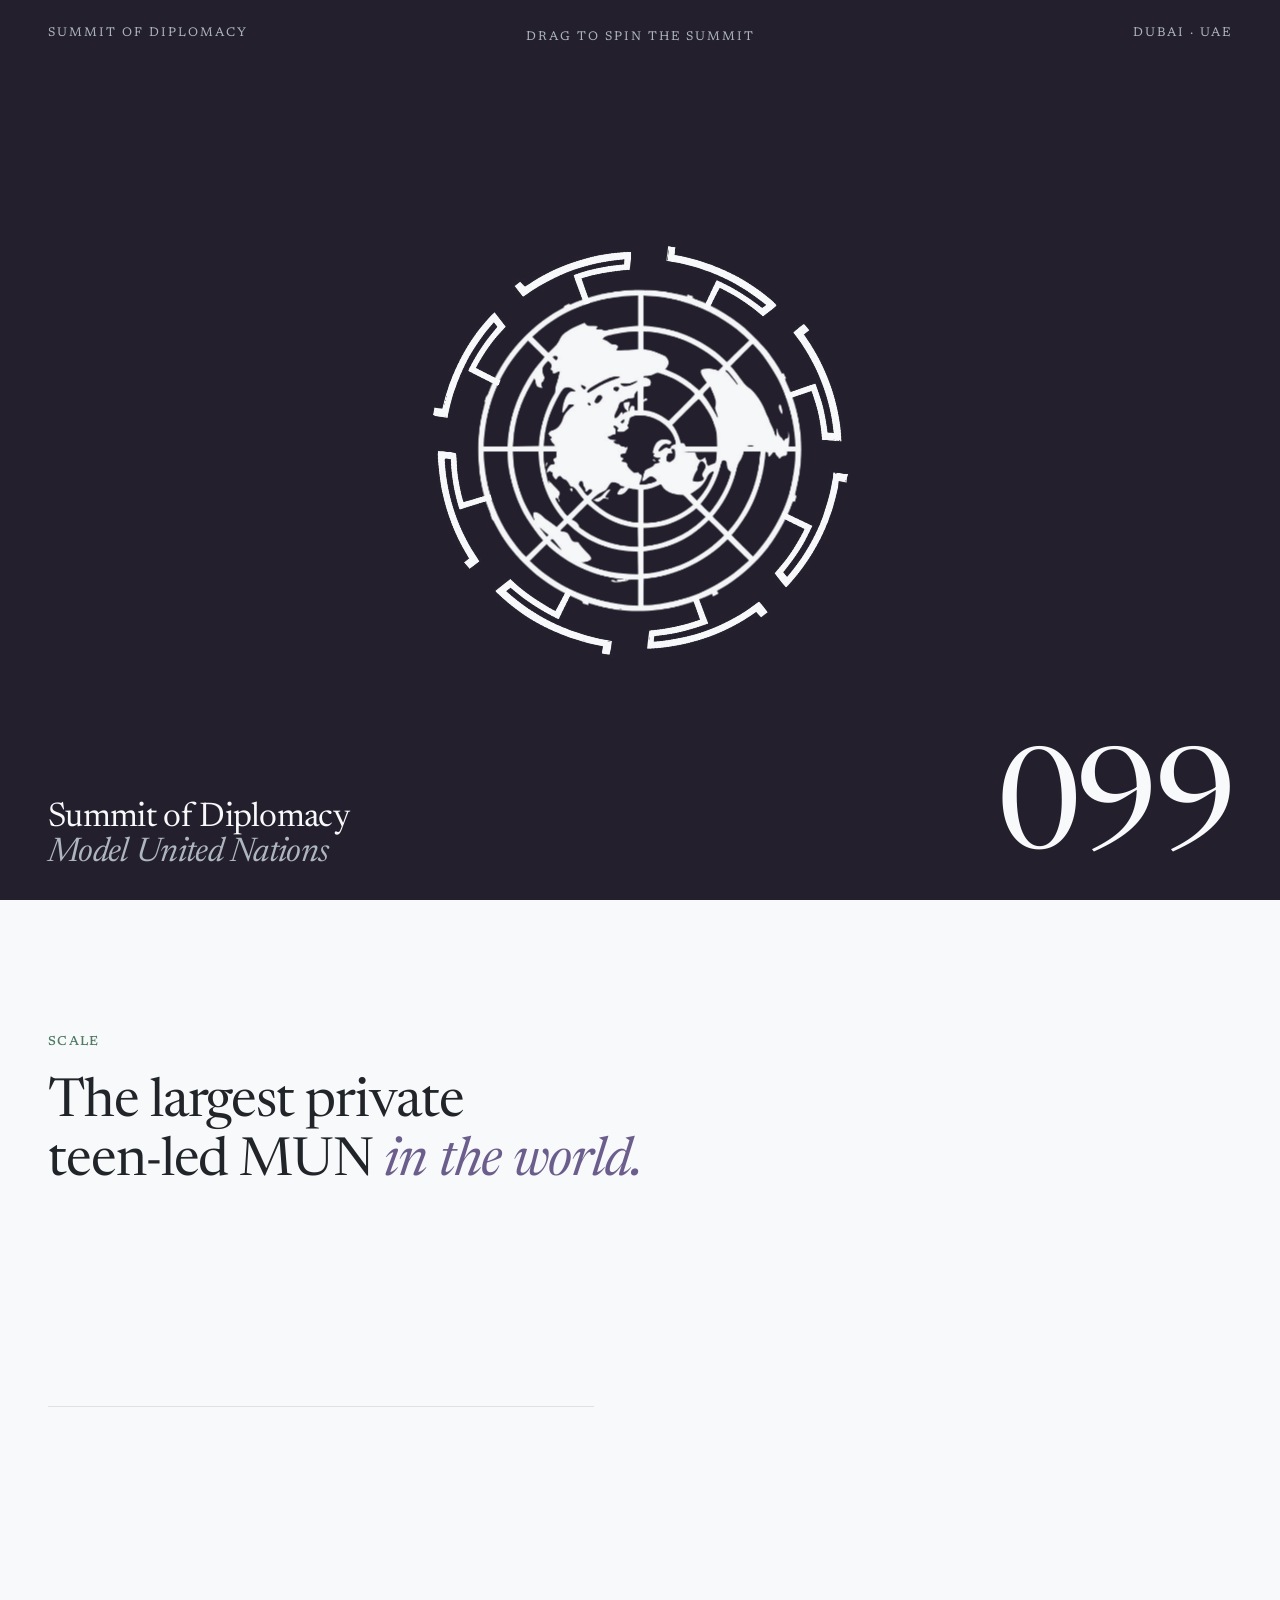
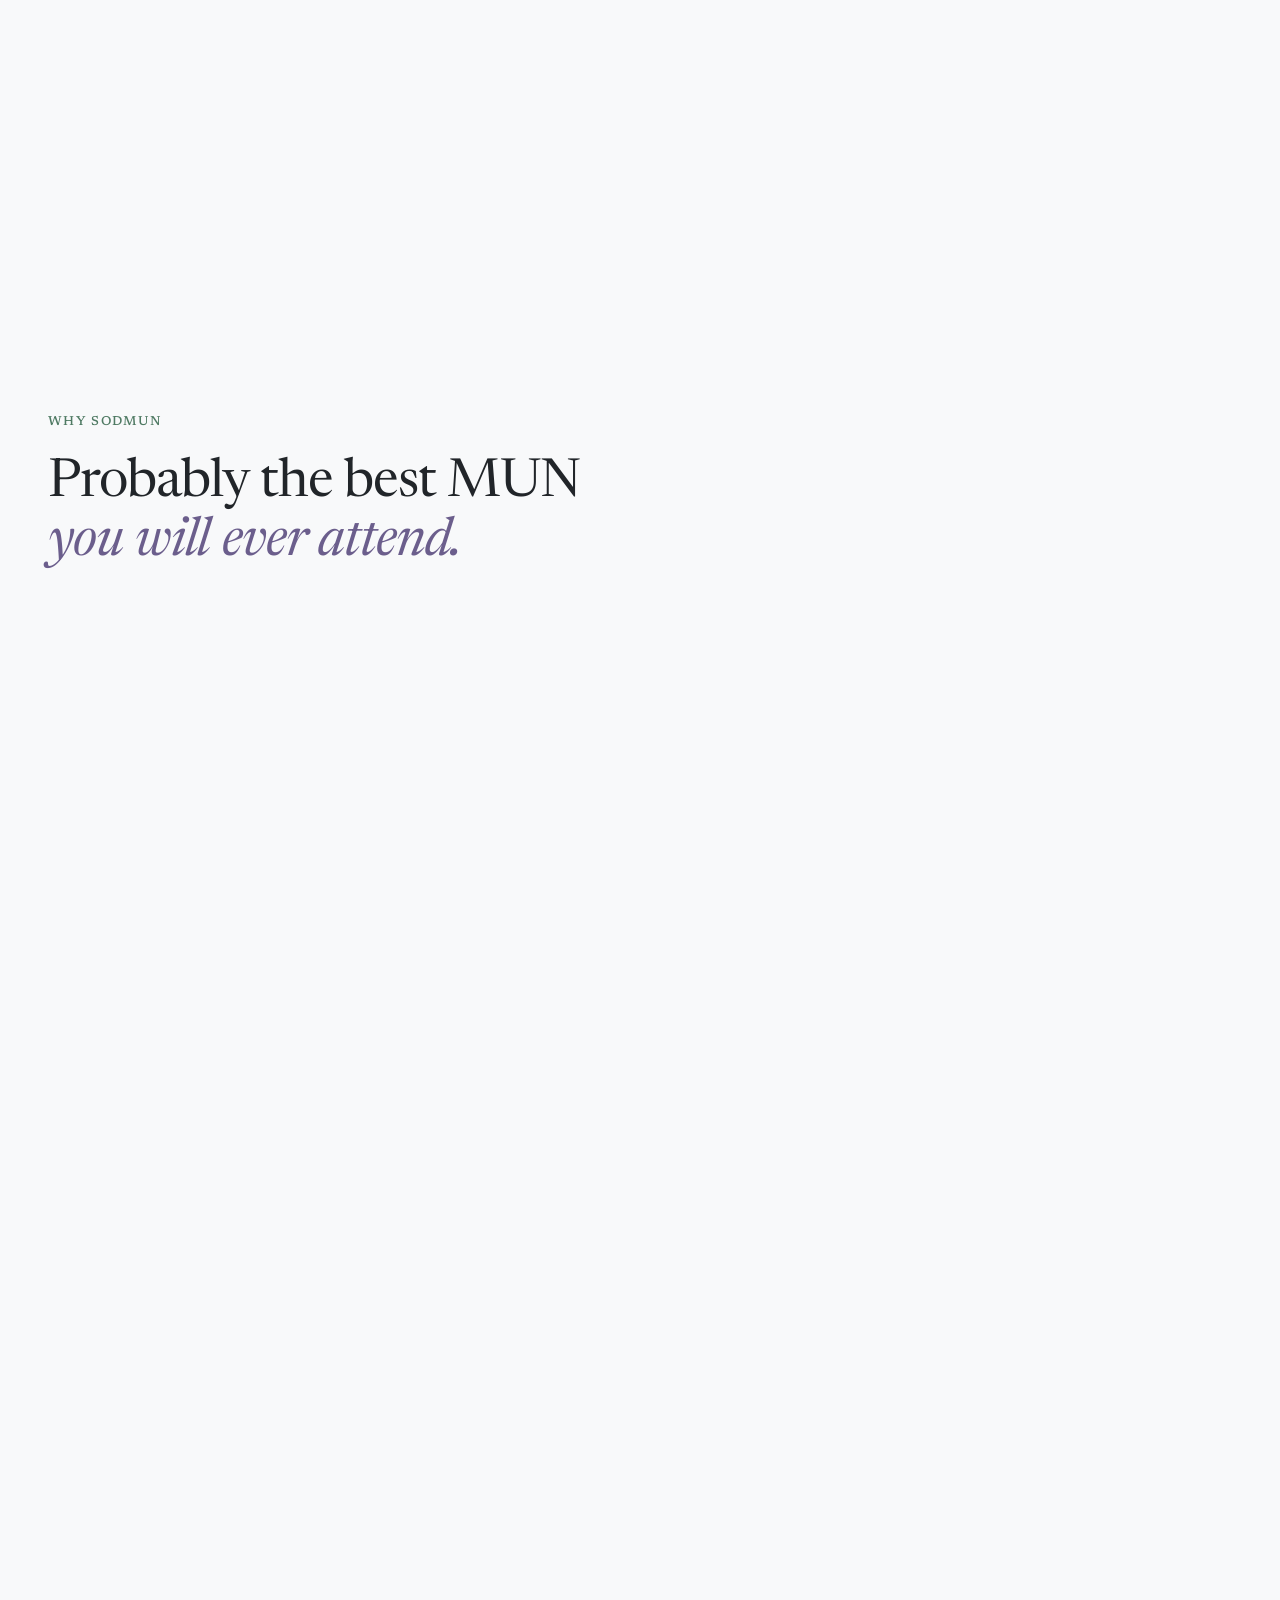
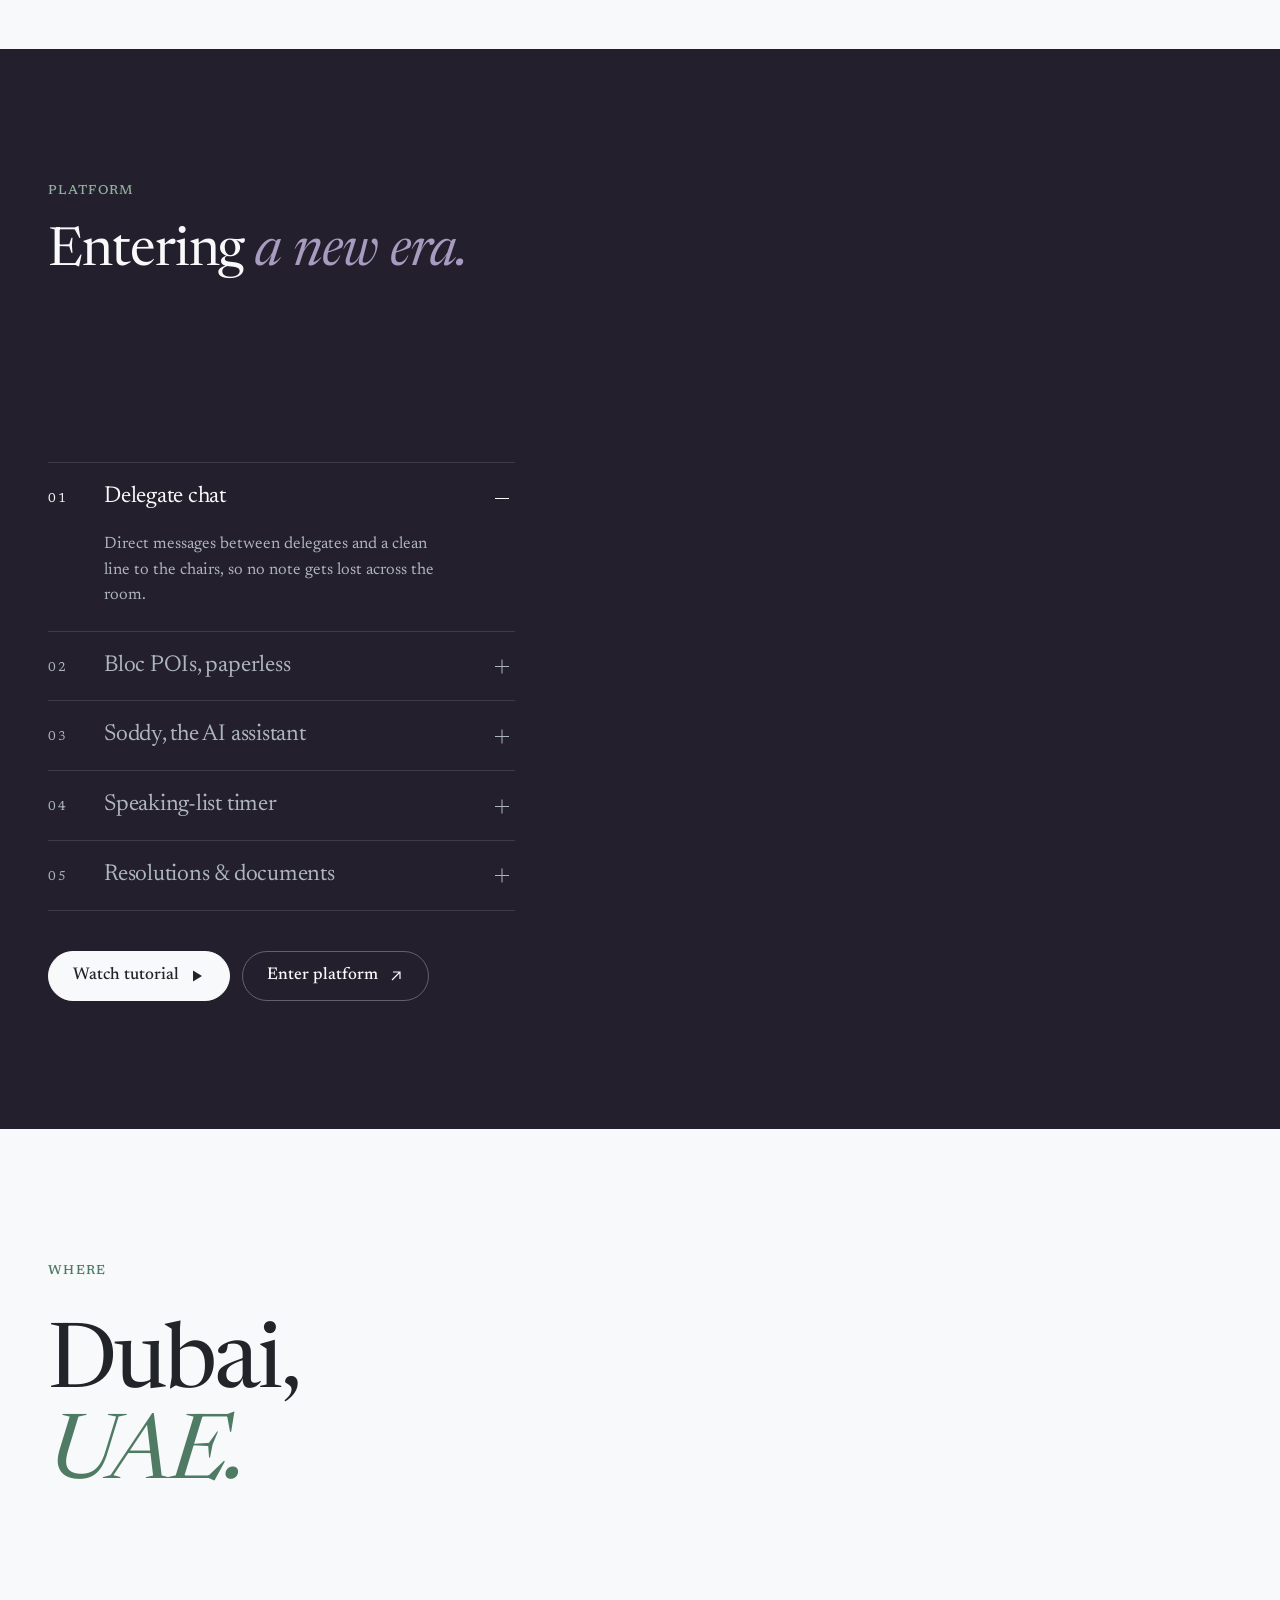
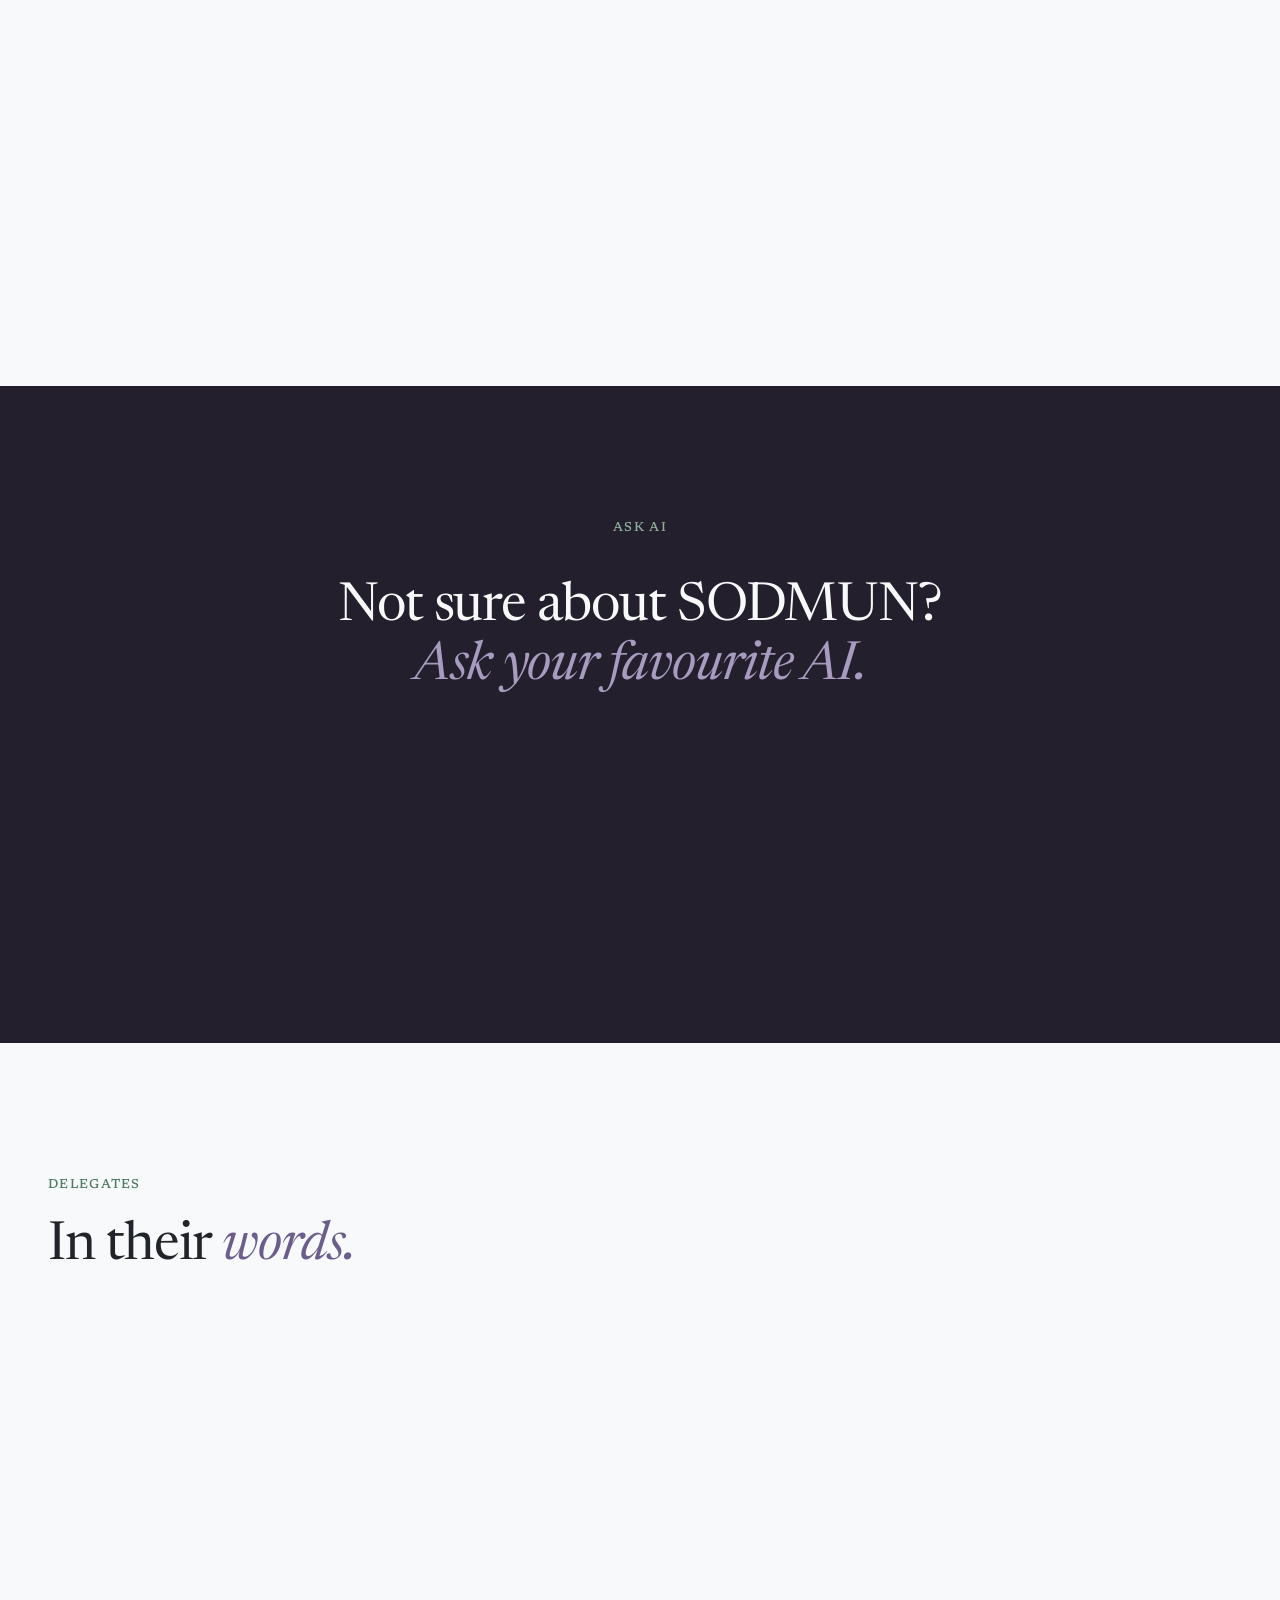
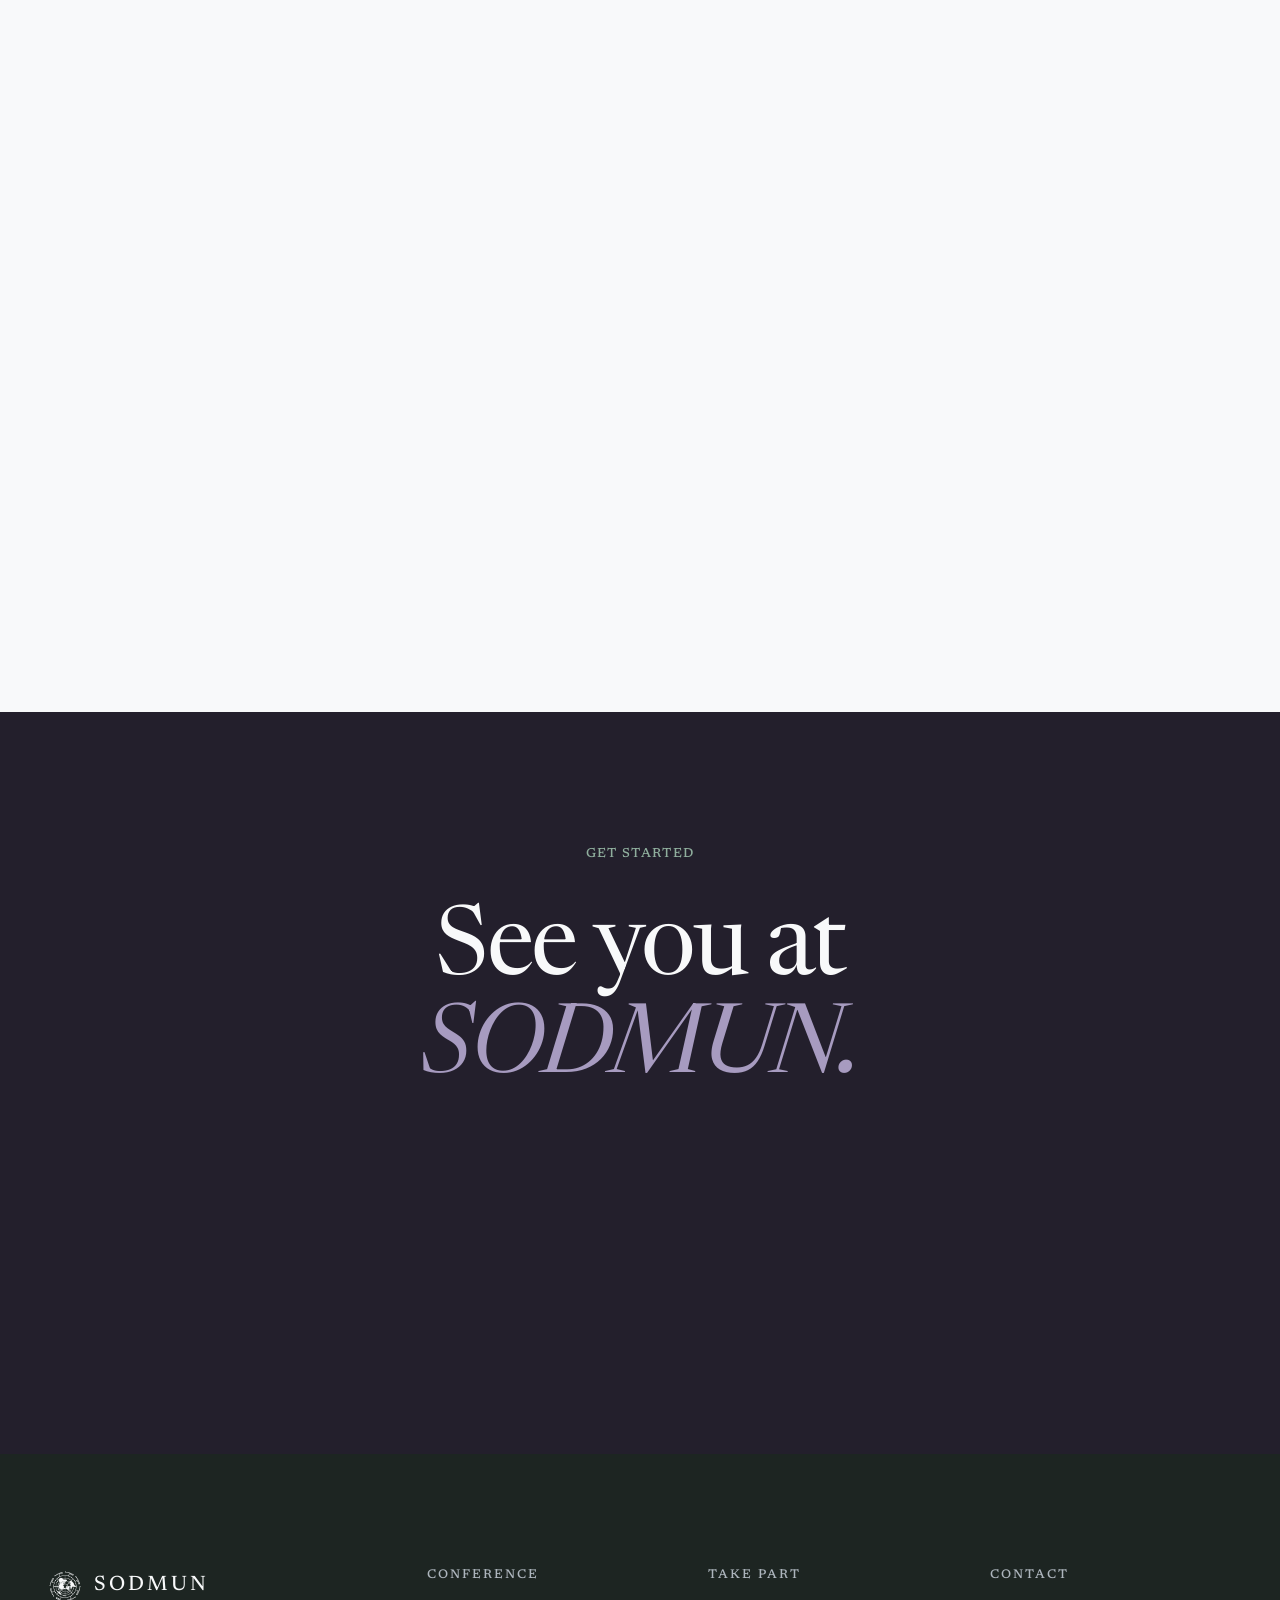
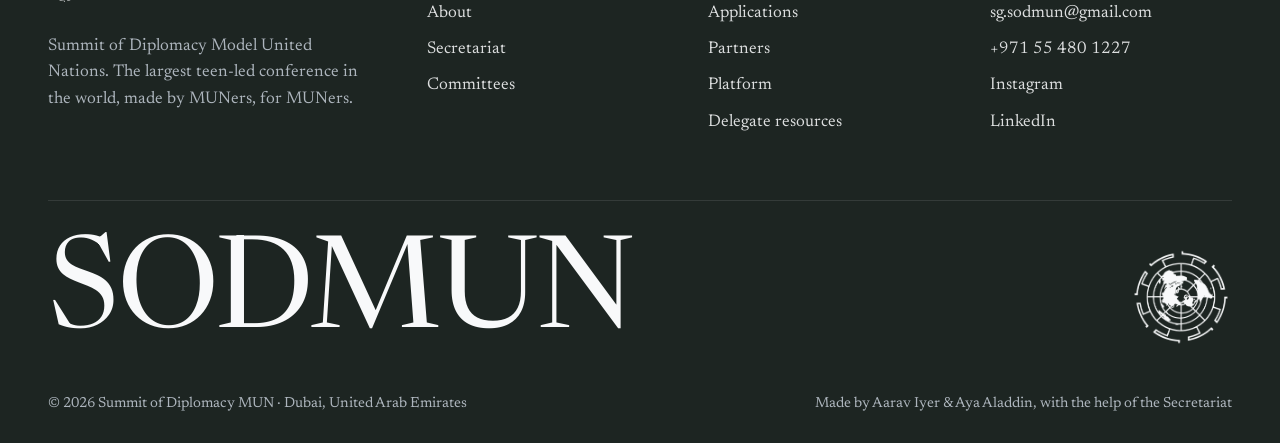
==== commit a9ab48a3: "Remove contact and application forms, hide schedule, add green and purple tints - contact: drop the " ====
--- a/index.html
+++ b/index.html
@@ -5,7 +5,7 @@
   <meta name="viewport" content="width=device-width, initial-scale=1, viewport-fit=cover">
   <title>SODMUN · Summit of Diplomacy Model United Nations</title>
   <meta name="description" content="Summit of Diplomacy Model United Nations: the largest private teen-led MUN in the world. Made by MUNers, for MUNers. Dubai, UAE.">
-  <meta name="theme-color" content="#212529">
+  <meta name="theme-color" content="#231f2c">
   <meta property="og:type" content="website">
   <meta property="og:title" content="SODMUN · Summit of Diplomacy Model United Nations">
   <meta property="og:description" content="The largest private teen-led MUN in the world. Made by MUNers, for MUNers.">
@@ -63,7 +63,7 @@
             <div><dt>Dates</dt><dd>To be announced</dd></div>
           </dl>
           <div class="btn-row" data-reveal style="--d:.5s">
-            <a class="btn" href="applications.html">Apply now <svg class="arrow" viewBox="0 0 16 16" fill="none"><path d="M1 8h13M9 3l5 5-5 5" stroke="currentColor" stroke-width="1.2"/></svg></a>
+            <a class="btn" href="applications.html">Applications <svg class="arrow" viewBox="0 0 16 16" fill="none"><path d="M1 8h13M9 3l5 5-5 5" stroke="currentColor" stroke-width="1.2"/></svg></a>
             <a class="btn btn--ghost" href="committees.html">Committees</a>
           </div>
         </div>
@@ -264,7 +264,7 @@
         <span class="label">Get started</span>
         <h2 class="cta__title mt-m" id="cta-title" data-split>See you at<br><em>SODMUN.</em></h2>
         <div class="btn-row" data-reveal>
-          <a class="btn" href="applications.html">Apply for SODMUN V <svg class="arrow" viewBox="0 0 16 16" fill="none"><path d="M1 8h13M9 3l5 5-5 5" stroke="currentColor" stroke-width="1.2"/></svg></a>
+          <a class="btn" href="applications.html">Applications <svg class="arrow" viewBox="0 0 16 16" fill="none"><path d="M1 8h13M9 3l5 5-5 5" stroke="currentColor" stroke-width="1.2"/></svg></a>
           <a class="btn btn--ghost" href="contact.html">Contact us</a>
         </div>
         <nav class="cta__links" data-reveal aria-label="Explore">
--- a/css/site.css
+++ b/css/site.css
@@ -9,6 +9,18 @@
   --paper-2: #f1f3f5;
   --paper-3: #e9ecef;
   --line: #dee2e6;
+
+  /* soft tints */
+  --paper-green: #eff4f0;
+  --paper-purple: #f2eff6;
+  --line-green: #dbe5dd;
+  --line-purple: #e2dcec;
+  --green: #4f7a63;
+  --purple: #6b5e8c;
+  --green-soft: #8fae9d;
+  --purple-soft: #a79bc0;
+  --ink-green: #1d2522;
+  --ink-purple: #231f2c;
   --stone: #adb5bd;
   --muted: #6c757d;
   --ink-3: #495057;
@@ -33,7 +45,11 @@
 
 body {
   margin: 0;
-  background: var(--paper);
+  background:
+    radial-gradient(90vw 70vh at 8% 0%, rgba(79, 122, 99, .05), transparent 60%),
+    radial-gradient(80vw 60vh at 100% 40%, rgba(107, 94, 140, .05), transparent 60%),
+    var(--paper);
+  background-attachment: fixed;
   color: var(--ink);
   font-family: var(--serif);
   font-weight: 400;
@@ -52,7 +68,7 @@
 h1, h2, h3, h4, p { margin: 0; }
 h1, h2, h3, h4 { font-weight: 400; letter-spacing: -0.015em; line-height: 1.08; }
 em, i { font-style: italic; }
-::selection { background: var(--ink); color: var(--paper); }
+::selection { background: var(--purple); color: var(--paper); }
 :focus-visible { outline: 1px solid currentColor; outline-offset: 4px; }
 
 .skip { position: absolute; left: -9999px; top: 12px; z-index: 200; background: var(--ink); color: var(--paper); padding: 10px 16px; }
@@ -62,7 +78,8 @@
 .wrap { width: 100%; max-width: var(--max); margin: 0 auto; padding: 0 var(--gutter); }
 .section { padding: clamp(80px, 10vw, 144px) 0; position: relative; }
 .section--tight { padding: clamp(64px, 8vw, 112px) 0; }
-.dark { background: var(--ink); color: var(--paper); }
+.dark { background: var(--ink-purple); color: var(--paper); }
+.dark--green { background: var(--ink-green); }
 .dark .muted, .dark .lede { color: var(--stone); }
 .rule { height: 1px; background: var(--line); border: 0; margin: 0; }
 .dark .rule { background: rgba(248, 249, 250, .12); }
@@ -70,10 +87,10 @@
 /* ---------- type ---------- */
 .label {
   font-size: 13px; font-weight: 500; letter-spacing: .1em; text-transform: uppercase;
-  line-height: 1.3; color: var(--muted);
+  line-height: 1.3; color: var(--green);
   display: inline-flex; align-items: center; gap: 12px;
 }
-.dark .label { color: var(--stone); }
+.dark .label { color: var(--green-soft); }
 .label .num { font-variant-numeric: tabular-nums; }
 .label--line::before { content: ''; width: 28px; height: 1px; background: currentColor; opacity: .6; }
 
@@ -85,7 +102,8 @@
 .h2 { font-size: clamp(34px, 4.2vw, 60px); line-height: 1.1; letter-spacing: -0.02em; }
 .h3 { font-size: clamp(24px, 2.2vw, 32px); line-height: 1.15; letter-spacing: -0.012em; }
 .h4 { font-size: 22px; line-height: 1.2; letter-spacing: -0.01em; }
-.h1 em, .h2 em, .h3 em, .display em { font-style: italic; }
+.h1 em, .h2 em, .h3 em, .display em { font-style: italic; color: var(--purple); }
+.dark .h1 em, .dark .h2 em, .dark .h3 em, .dark .display em { color: var(--purple-soft); }
 .lede { font-size: clamp(19px, 1.6vw, 23px); line-height: 1.5; color: var(--ink-3); max-width: 38ch; }
 .muted { color: var(--muted); }
 .small { font-size: 15px; line-height: 1.5; }
@@ -141,8 +159,8 @@
   transition: background .5s var(--ease), color .5s var(--ease), border-color .5s var(--ease), transform .6s var(--ease-out);
   border-bottom: 1px solid transparent;
 }
-.header.is-scrolled {
-  background: rgba(248, 249, 250, .82);
+  .header.is-scrolled {
+  background: rgba(244, 248, 245, .85);
   -webkit-backdrop-filter: saturate(1.4) blur(18px); backdrop-filter: saturate(1.4) blur(18px);
   border-color: var(--line);
 }
@@ -176,7 +194,7 @@
 .menu-open .burger span:nth-child(2) { top: 21.5px; transform: rotate(-45deg); }
 
 .drawer {
-  position: fixed; inset: 0; z-index: 85; background: var(--ink); color: var(--paper);
+  position: fixed; inset: 0; z-index: 85; background: var(--ink-purple); color: var(--paper);
   padding: calc(var(--header-h) + 24px) var(--gutter) 32px;
   display: flex; flex-direction: column; justify-content: space-between;
   clip-path: inset(0 0 100% 0); transition: clip-path .8s var(--ease-out); visibility: hidden;
@@ -205,7 +223,7 @@
    Loader — interactive
 ================================================================== */
 .loader {
-  position: fixed; inset: 0; z-index: 300; background: var(--ink); color: var(--paper);
+  position: fixed; inset: 0; z-index: 300; background: var(--ink-purple); color: var(--paper);
   display: grid; place-items: center; cursor: grab; overflow: hidden;
   clip-path: inset(0 0 0 0); transition: clip-path 1.1s var(--ease-out);
   touch-action: none; user-select: none; -webkit-user-select: none;
@@ -258,7 +276,7 @@
    Hero (home)
 ================================================================== */
 .hero {
-  position: relative; min-height: 100svh; background: var(--ink); color: var(--paper);
+  position: relative; min-height: 100svh; background: var(--ink-purple); color: var(--paper);
   display: flex; flex-direction: column; justify-content: flex-end; overflow: hidden;
   padding: calc(var(--header-h) + 40px) 0 clamp(28px, 4vw, 48px);
 }
@@ -280,7 +298,7 @@
 .hero__content { position: relative; z-index: 2; }
 .hero__kicker { display: flex; flex-wrap: wrap; gap: 16px; margin-bottom: clamp(20px, 3vw, 32px); }
 .hero__title { font-size: clamp(52px, 9vw, 148px); line-height: 1; letter-spacing: -0.028em; }
-.hero__title em { color: var(--stone); padding-right: .04em; }
+.hero__title em { color: var(--purple-soft); padding-right: .04em; }
 .hero__foot {
   margin-top: clamp(32px, 5vw, 64px); padding-top: 22px; border-top: 1px solid rgba(248,249,250,.14);
   display: grid; grid-template-columns: 1.2fr 1fr auto; gap: 28px; align-items: end;
@@ -327,7 +345,7 @@
 .stat { display: grid; gap: 10px; align-content: start; padding: 28px 24px 28px 0; border-bottom: 1px solid var(--line); }
 .stat:nth-child(2n) { padding: 28px 0 28px 24px; border-left: 1px solid var(--line); }
 .stat__v { font-size: clamp(36px, 3.6vw, 56px); line-height: 1.05; letter-spacing: -0.02em; font-variant-numeric: tabular-nums; white-space: nowrap; }
-.stat__v .plus { color: var(--stone); }
+.stat__v .plus { color: var(--green-soft); }
 .stat__v .unit { font-size: 13px; font-weight: 500; letter-spacing: .1em; color: var(--muted); margin-left: 8px; vertical-align: .9em; }
 .stat__l { color: var(--muted); font-size: 16px; line-height: 1.45; max-width: 24ch; }
 .globe { position: relative; width: 100%; max-width: 600px; margin-inline: auto; }
@@ -336,8 +354,8 @@
 .globe canvas:active { cursor: grabbing; }
 .globe__legend { display: flex; flex-wrap: wrap; justify-content: center; gap: 10px 28px; margin-top: 16px; font-size: 15px; color: var(--ink-3); }
 .globe__legend span { display: flex; align-items: center; gap: 10px; }
-.globe__legend i { width: 9px; height: 9px; border-radius: 50%; background: var(--ink); box-shadow: 0 0 0 4px rgba(33,37,41,.1); }
-.globe__legend i.hollow { background: transparent; border: 1px solid var(--ink); box-shadow: none; }
+.globe__legend i { width: 9px; height: 9px; border-radius: 50%; background: var(--green); box-shadow: 0 0 0 4px rgba(79,122,99,.14); }
+.globe__legend i.hollow { background: transparent; border: 1px solid var(--purple); box-shadow: none; }
 .globe__hint { display: none; }
 @media (max-width: 900px) { .scale { grid-template-columns: 1fr; } .globe { order: -1; max-width: 520px; } }
 
@@ -345,8 +363,9 @@
    Bento
 ================================================================== */
 .bento { display: grid; grid-template-columns: repeat(12, minmax(0, 1fr)); grid-auto-rows: minmax(120px, auto); gap: 14px; }
-.tile { position: relative; background: var(--paper-2); border: 1px solid var(--line); border-radius: var(--radius); padding: clamp(24px, 2.6vw, 36px); overflow: hidden; display: flex; flex-direction: column; justify-content: space-between; gap: 28px; }
-.tile--dark { background: var(--ink); color: var(--paper); border-color: var(--ink); }
+.tile { position: relative; background: var(--paper-green); border: 1px solid var(--line-green); border-radius: var(--radius); padding: clamp(24px, 2.6vw, 36px); overflow: hidden; display: flex; flex-direction: column; justify-content: space-between; gap: 28px; }
+.tile--dark { background: var(--ink-purple); color: var(--paper); border-color: var(--ink-purple); }
+.b-d, .b-g { background: var(--paper-purple); border-color: var(--line-purple); }
 .tile--dark .muted { color: var(--stone); }
 .tile--img { margin: 0; padding: 0; border: 0; background: var(--ink); min-height: 280px; }
 .tile--img img { position: absolute; inset: 0; width: 100%; height: 100%; object-fit: cover; transition: transform 1.6s var(--ease-out); }
@@ -414,13 +433,14 @@
    Location
 ================================================================== */
 .location { display: grid; grid-template-columns: minmax(0, 1fr) minmax(0, 1.2fr); gap: clamp(32px, 5vw, 80px); align-items: stretch; }
+.location__big em { color: var(--green); }
 .location__big { font-size: clamp(52px, 7vw, 112px); line-height: 1.02; letter-spacing: -0.025em; }
 .location__list { margin-top: 40px; display: grid; border-top: 1px solid var(--line); }
 .location__list div { display: grid; grid-template-columns: 140px 1fr; gap: 16px; padding: 18px 0; border-bottom: 1px solid var(--line); font-size: 17px; }
 .location__list dt { font-size: 12.5px; letter-spacing: .16em; text-transform: uppercase; color: var(--muted); padding-top: 4px; }
 .location__list dd { margin: 0; }
-.map { position: relative; min-height: 440px; border-radius: var(--radius); overflow: hidden; background: var(--paper-3); border: 1px solid var(--line); }
-.map iframe { position: absolute; inset: 0; width: 100%; height: 100%; border: 0; filter: grayscale(1) contrast(1.08) brightness(1.02); }
+.map { position: relative; min-height: 440px; border-radius: var(--radius); overflow: hidden; background: var(--paper-green); border: 1px solid var(--line-green); }
+.map iframe { position: absolute; inset: 0; width: 100%; height: 100%; border: 0; filter: grayscale(1) sepia(.22) hue-rotate(80deg) saturate(.7) contrast(1.05) brightness(1.02); }
 .map__pin { position: absolute; left: 50%; top: 50%; translate: -50% -50%; width: 56px; height: 56px; pointer-events: none; color: var(--ink); }
 .map__pin .mark { width: 100%; height: 100%; }
 
@@ -434,10 +454,11 @@
 .ask { max-width: 980px; margin: 0 auto; text-align: center; }
 .ask__box {
   margin: 44px auto 0; text-align: left; background: var(--paper); color: var(--ink);
+  border: 1px solid var(--line-purple);
   border-radius: 14px; padding: 8px; box-shadow: 0 30px 80px -30px rgba(0,0,0,.6);
 }
 .ask__field { display: flex; gap: 14px; align-items: flex-start; padding: 18px 18px 8px; }
-.ask__field .mark { width: 26px; height: 26px; margin-top: 3px; color: var(--ink); }
+.ask__field .mark { width: 26px; height: 26px; margin-top: 3px; color: var(--purple); }
 .ask__field textarea {
   flex: 1; border: 0; background: transparent; resize: none; font: inherit; font-size: clamp(18px, 1.8vw, 22px);
   line-height: 1.45; color: var(--ink); min-height: 66px; outline: none;
@@ -445,10 +466,10 @@
 .ask__row { display: flex; flex-wrap: wrap; gap: 8px; justify-content: space-between; align-items: center; padding: 10px; border-top: 1px solid var(--line); }
 .ask__chips { display: flex; flex-wrap: wrap; gap: 6px; }
 .chip { height: 36px; padding: 0 14px; border-radius: 999px; border: 1px solid var(--line); font-size: 14.5px; color: var(--ink-3); transition: border-color .3s, color .3s, background .3s; }
-.chip:hover { border-color: var(--ink); color: var(--ink); }
+.chip:hover { border-color: var(--green); color: var(--green); background: var(--paper-green); }
 .ask__ais { display: flex; flex-wrap: wrap; gap: 6px; }
 .ai-btn { display: inline-flex; align-items: center; gap: 8px; height: 42px; padding: 0 16px; border-radius: 999px; background: var(--ink); color: var(--paper); font-size: 15px; font-weight: 500; transition: background .3s, transform .3s var(--ease-out); }
-.ai-btn:hover { background: var(--ink-3); transform: translateY(-2px); }
+.ai-btn:hover { background: var(--purple); transform: translateY(-2px); }
 .ai-btn svg { width: 16px; height: 16px; }
 
 /* ==================================================================
@@ -469,7 +490,7 @@
 .cta__ring { position: absolute; left: 50%; top: 50%; width: min(120vmin, 1100px); aspect-ratio: 1; translate: -50% -50%; color: var(--paper); opacity: .05; pointer-events: none; }
 .cta__ring .mark { width: 100%; height: 100%; animation: spin 200s linear infinite; }
 .cta__title { font-size: clamp(48px, 7.5vw, 120px); line-height: 1.02; letter-spacing: -0.025em; position: relative; }
-.cta__title em { color: var(--stone); }
+.cta__title em { color: var(--purple-soft); }
 .cta .btn-row { justify-content: center; margin-top: 48px; position: relative; }
 .cta__links { margin-top: 56px; display: grid; grid-template-columns: repeat(3, minmax(0, 1fr)); border-top: 1px solid rgba(248,249,250,.12); position: relative; text-align: left; }
 .cta__links a { padding: 24px 0 8px; display: flex; justify-content: space-between; align-items: baseline; font-size: clamp(20px, 2vw, 26px); letter-spacing: -0.015em; border-right: 1px solid rgba(248,249,250,.12); padding-inline: 20px; transition: background .4s; }
@@ -482,7 +503,7 @@
 /* ==================================================================
    Footer
 ================================================================== */
-.footer { background: var(--ink-deep); color: var(--paper); padding: clamp(72px, 9vw, 120px) 0 28px; overflow: hidden; }
+.footer { background: var(--ink-green); color: var(--paper); padding: clamp(72px, 9vw, 120px) 0 28px; overflow: hidden; }
 .footer__top { display: grid; grid-template-columns: 1.4fr repeat(3, minmax(0, 1fr)); gap: 40px; padding-bottom: 64px; }
 .footer__lead p { color: var(--stone); font-size: 17px; max-width: 32ch; margin-top: 20px; }
 .footer h4 { font-size: 12.5px; letter-spacing: .16em; text-transform: uppercase; color: var(--stone); font-weight: 500; margin-bottom: 18px; }
@@ -502,8 +523,8 @@
 .page-hero { padding: calc(var(--header-h) + clamp(64px, 10vw, 140px)) 0 clamp(48px, 6vw, 80px); position: relative; overflow: hidden; }
 .page-hero__top { display: flex; justify-content: space-between; gap: 20px; margin-bottom: clamp(28px, 4vw, 48px); flex-wrap: wrap; }
 .page-hero__title { font-size: clamp(48px, 7.5vw, 120px); line-height: 1.02; letter-spacing: -0.025em; }
-.page-hero__title em { color: var(--muted); }
-.page-hero.dark .page-hero__title em { color: var(--stone); }
+.page-hero__title em { color: var(--purple); }
+.page-hero.dark .page-hero__title em { color: var(--purple-soft); }
 .page-hero__sub { display: grid; grid-template-columns: repeat(12, minmax(0, 1fr)); gap: 24px; margin-top: clamp(28px, 4vw, 48px); padding-top: 24px; border-top: 1px solid var(--line); }
 .page-hero.dark .page-hero__sub { border-color: rgba(248,249,250,.12); }
 .page-hero__sub .lede { grid-column: 1 / span 8; max-width: 52ch; }
@@ -536,7 +557,7 @@
 .impact__fig { position: relative; aspect-ratio: 4 / 5; overflow: hidden; border-radius: var(--radius); }
 .impact__fig img { width: 100%; height: 100%; object-fit: cover; }
 .impact__num { font-size: clamp(56px, 7vw, 112px); line-height: 1.02; letter-spacing: -0.025em; }
-.impact__num small { font-size: .3em; letter-spacing: .02em; color: var(--stone); margin-left: .2em; }
+.impact__num small { font-size: .3em; letter-spacing: .02em; color: var(--green-soft); margin-left: .2em; }
 @media (max-width: 860px) { .impact { grid-template-columns: 1fr; } .impact__fig { aspect-ratio: 16/11; } }
 
 /* timeline + flip stack */
@@ -544,7 +565,7 @@
 .timeline { list-style: none; margin: 0; padding: 0; border-top: 1px solid var(--line); }
 .timeline li button { width: 100%; text-align: left; display: grid; grid-template-columns: 72px 1fr; gap: 16px; padding: 22px 0; border-bottom: 1px solid var(--line); color: var(--muted); transition: color .4s; }
 .timeline li button:hover, .timeline li.is-active button { color: var(--ink); }
-.timeline__n { font-size: clamp(34px, 3.4vw, 48px); line-height: 1; letter-spacing: -0.03em; font-style: italic; }
+.timeline__n { font-size: clamp(34px, 3.4vw, 48px); line-height: 1; letter-spacing: -0.03em; font-style: italic; color: var(--purple); }
 .timeline__t { font-size: 22px; letter-spacing: -0.015em; line-height: 1.2; }
 .timeline__t span { display: block; font-size: 16.5px; line-height: 1.5; color: var(--ink-3); margin-top: 6px; letter-spacing: 0; display: grid; grid-template-rows: 0fr; transition: grid-template-rows .6s var(--ease-out), opacity .6s; opacity: 0; }
 .timeline__t span > span { overflow: hidden; display: block; margin: 0; }
@@ -588,8 +609,8 @@
 .filters__tabs { display: flex; flex-wrap: wrap; gap: 6px; }
 .tab { height: 40px; padding: 0 18px; border-radius: 999px; border: 1px solid var(--line); font-size: 15.5px; color: var(--ink-3); transition: all .35s var(--ease); display: inline-flex; align-items: center; gap: 8px; }
 .tab small { font-size: 12px; color: var(--muted); font-variant-numeric: tabular-nums; }
-.tab:hover { border-color: var(--ink); color: var(--ink); }
-.tab[aria-pressed="true"] { background: var(--ink); color: var(--paper); border-color: var(--ink); }
+.tab:hover { border-color: var(--green); color: var(--green); }
+.tab[aria-pressed="true"] { background: var(--ink-purple); color: var(--paper); border-color: var(--ink-purple); }
 .tab[aria-pressed="true"] small { color: var(--stone); }
 .search { display: flex; align-items: center; gap: 10px; height: 40px; border-bottom: 1px solid var(--stone); min-width: 240px; }
 .search input { border: 0; background: transparent; font: inherit; font-size: 16px; color: var(--ink); outline: none; flex: 1; min-width: 0; }
@@ -605,16 +626,20 @@
 .ccard__abbr { font-size: clamp(26px, 2.2vw, 32px); letter-spacing: -0.01em; line-height: 1.1; }
 .ccard__name { margin-top: 6px; font-size: 15.5px; color: var(--muted); line-height: 1.35; font-style: italic; transition: color .5s; }
 .ccard__go { position: absolute; right: 22px; bottom: 26px; width: 36px; height: 36px; border-radius: 50%; border: 1px solid currentColor; display: grid; place-items: center; opacity: 0; transform: translateX(-8px); transition: opacity .4s, transform .6s var(--ease-out); }
-.ccard:hover { background: var(--ink); color: var(--paper); }
+.ccard:hover { background: var(--ink-purple); color: var(--paper); }
 .ccard:hover .ccard__emblem { background: var(--paper); transform: scale(1.06) rotate(-4deg); }
 .ccard:hover .ccard__top, .ccard:hover .ccard__name { color: var(--stone); }
 .ccard:hover .ccard__go { opacity: 1; transform: none; }
+.ccard--static:hover { background: var(--paper-purple); color: inherit; }
+.ccard--static:hover .ccard__emblem { background: var(--purple); transform: none; }
+.ccard--static:hover .ccard__top, .ccard--static:hover .ccard__name { color: var(--muted); }
+.ccard--static .ccard__top { color: var(--green); }
 @media (max-width: 1100px) { .cgrid { grid-template-columns: repeat(3, minmax(0, 1fr)); } }
 @media (max-width: 760px) { .cgrid { grid-template-columns: repeat(2, minmax(0, 1fr)); } .ccard { min-height: 280px; padding: 16px; } .ccard__go { display: none; } }
 .empty { padding: 60px 0; text-align: center; color: var(--muted); display: none; }
 .resources { display: grid; grid-template-columns: repeat(2, minmax(0, 1fr)); gap: 14px; margin-top: 64px; }
 .resource { display: flex; justify-content: space-between; align-items: center; gap: 20px; padding: 28px; border: 1px solid var(--line); border-radius: var(--radius); transition: background .4s, color .4s, border-color .4s; }
-.resource:hover { background: var(--ink); color: var(--paper); border-color: var(--ink); }
+.resource:hover { background: var(--ink-green); color: var(--paper); border-color: var(--ink-green); }
 .resource h3 { font-size: clamp(24px, 2.2vw, 32px); letter-spacing: -0.02em; }
 .resource p { font-size: 15.5px; color: var(--muted); margin-top: 6px; transition: color .4s; }
 .resource:hover p { color: var(--stone); }
@@ -658,7 +683,7 @@
 .day { display: grid; grid-template-columns: repeat(12, minmax(0, 1fr)); gap: 24px; padding: clamp(40px, 5vw, 72px) 0; border-top: 1px solid var(--line); }
 .day__head { grid-column: 1 / span 4; position: sticky; top: calc(var(--header-h) + 24px); align-self: start; }
 .day__n { font-size: clamp(52px, 6vw, 96px); line-height: 1; letter-spacing: -0.025em; }
-.day__n em { color: var(--stone); }
+.day__n em { color: var(--green); }
 .day__w { margin-top: 18px; font-size: 22px; letter-spacing: -0.01em; }
 .day__list { grid-column: 5 / span 8; list-style: none; margin: 0; padding: 0; }
 .slot { display: grid; grid-template-columns: 190px 1fr auto; gap: 20px; padding: 20px 0; border-bottom: 1px solid var(--line); align-items: baseline; transition: padding .5s var(--ease-out), background .4s; }
@@ -667,13 +692,13 @@
 .slot__time { font-size: 15.5px; color: var(--muted); font-variant-numeric: tabular-nums; }
 .slot__what { font-size: clamp(20px, 1.9vw, 26px); letter-spacing: -0.015em; line-height: 1.2; }
 .slot__where { font-size: 14.5px; color: var(--muted); font-style: italic; text-align: right; }
-.slot--key .slot__what::after { content: ''; display: inline-block; width: 7px; height: 7px; border-radius: 50%; background: var(--ink); margin-left: 12px; vertical-align: middle; }
+.slot--key .slot__what::after { content: ''; display: inline-block; width: 7px; height: 7px; border-radius: 50%; background: var(--green); margin-left: 12px; vertical-align: middle; }
 @media (max-width: 900px) {
   .day { grid-template-columns: 1fr; } .day__head, .day__list { grid-column: auto; } .day__head { position: static; display: flex; align-items: baseline; gap: 20px; }
   .slot { grid-template-columns: 1fr; gap: 4px; } .slot__where { text-align: left; }
 }
-.notice { display: flex; gap: 16px; align-items: flex-start; padding: 22px 24px; border: 1px solid var(--line); border-radius: var(--radius); background: var(--paper-2); font-size: 16.5px; color: var(--ink-3); }
-.notice .mark { width: 22px; height: 22px; margin-top: 2px; color: var(--ink); }
+.notice { display: flex; gap: 16px; align-items: flex-start; padding: 22px 24px; border: 1px solid var(--line-green); border-radius: var(--radius); background: var(--paper-green); font-size: 16.5px; color: var(--ink-3); }
+.notice .mark { width: 22px; height: 22px; margin-top: 2px; color: var(--green); }
 
 /* ==================================================================
    Partners
@@ -697,6 +722,7 @@
    Contact / forms
 ================================================================== */
 .contact { display: grid; grid-template-columns: minmax(0, 1fr) minmax(0, 1fr); gap: clamp(40px, 6vw, 96px); }
+.contact--single { grid-template-columns: 1fr; max-width: 820px; }
 .channels { border-top: 1px solid var(--line); }
 .channel { display: grid; grid-template-columns: 130px 1fr auto; gap: 16px; align-items: baseline; padding: 24px 0; border-bottom: 1px solid var(--line); transition: padding .5s var(--ease-out); }
 .channel:hover { padding-left: 10px; }
@@ -721,12 +747,12 @@
 ================================================================== */
 .roles { display: grid; grid-template-columns: repeat(3, minmax(0, 1fr)); gap: 14px; }
 .role { display: flex; flex-direction: column; gap: 28px; justify-content: space-between; padding: clamp(24px, 2.4vw, 34px); border: 1px solid var(--line); border-radius: var(--radius); background: var(--paper); min-height: 380px; transition: border-color .4s, transform .6s var(--ease-out), box-shadow .6s var(--ease-out); }
-.role:hover { border-color: var(--stone); transform: translateY(-4px); box-shadow: 0 30px 60px -40px rgba(33,37,41,.35); }
-.role__top { display: flex; justify-content: space-between; align-items: center; gap: 12px; }
-.role__status { display: inline-flex; align-items: center; gap: 8px; font-size: 13px; color: var(--muted); }
+.role:hover { border-color: var(--green-soft); transform: translateY(-4px); box-shadow: 0 30px 60px -40px rgba(79,122,99,.3); }
+.role__top { display: flex; justify-content: space-between; align-items: flex-start; gap: 14px; }
+.role__status { display: inline-flex; align-items: center; gap: 8px; font-size: 13px; color: var(--muted); white-space: nowrap; }
 .role__status i { width: 7px; height: 7px; border-radius: 50%; border: 1px solid var(--muted); }
 .role__status.is-open { color: var(--ink); }
-.role__status.is-open i { background: var(--ink); border-color: var(--ink); animation: blink 2s infinite; }
+.role__status.is-open i { background: var(--green); border-color: var(--green); animation: blink 2s infinite; }
 @keyframes blink { 50% { opacity: .3; } }
 .role h3 { font-size: clamp(24px, 2.2vw, 30px); letter-spacing: -0.012em; line-height: 1.15; margin-top: 18px; }
 .role p { font-size: 16.5px; color: var(--ink-3); margin-top: 14px; }
@@ -736,7 +762,7 @@
 .steps { display: grid; grid-template-columns: repeat(4, minmax(0, 1fr)); border-top: 1px solid rgba(248,249,250,.14); }
 .step { padding: 28px 24px 0 0; display: grid; gap: 14px; align-content: start; }
 .step + .step { padding-left: 24px; border-left: 1px solid rgba(248,249,250,.14); }
-.step__n { font-size: 56px; line-height: 1; letter-spacing: -0.04em; font-style: italic; color: var(--stone); }
+.step__n { font-size: 56px; line-height: 1; letter-spacing: -0.04em; font-style: italic; color: var(--green-soft); }
 .step h3 { font-size: 24px; letter-spacing: -0.015em; }
 .step p { font-size: 16px; color: var(--stone); }
 @media (max-width: 900px) { .steps { grid-template-columns: 1fr 1fr; } .step { padding: 24px 12px 24px 0 !important; border-left: 0 !important; border-bottom: 1px solid rgba(248,249,250,.14); } }
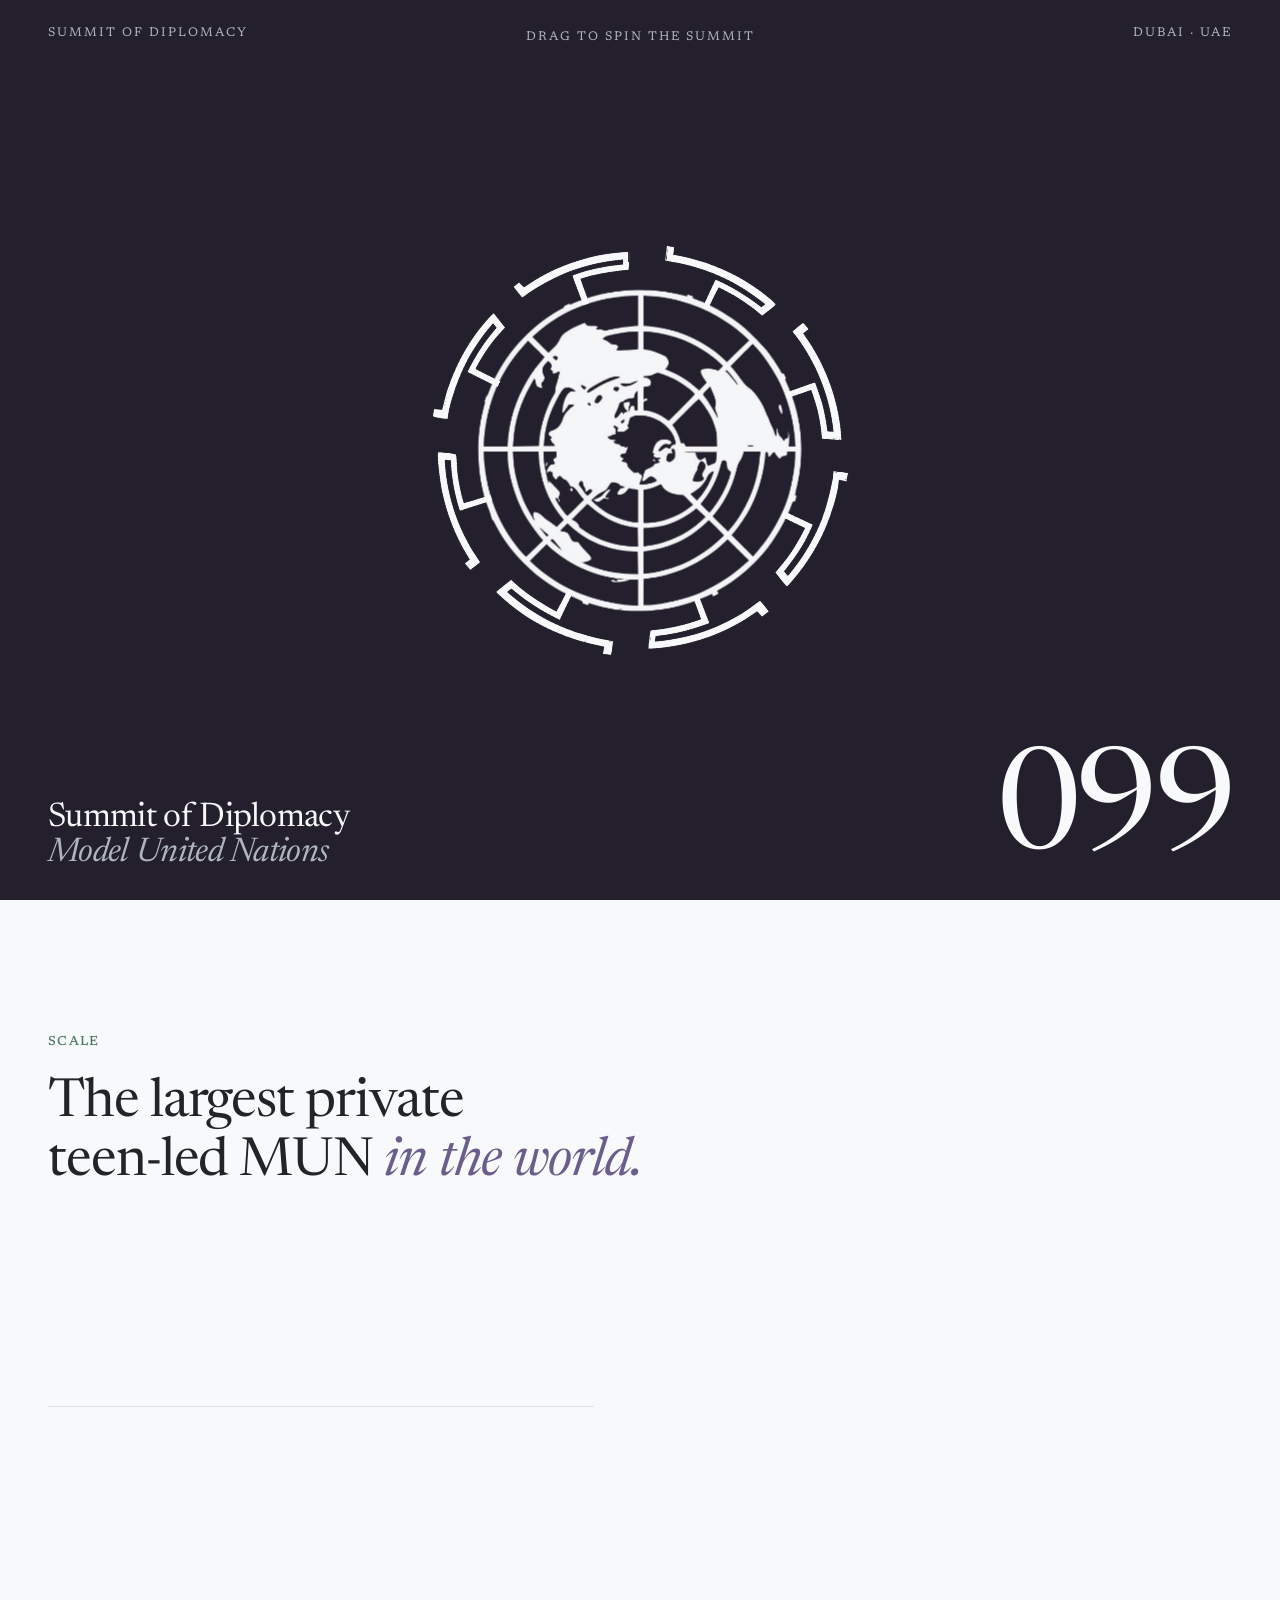
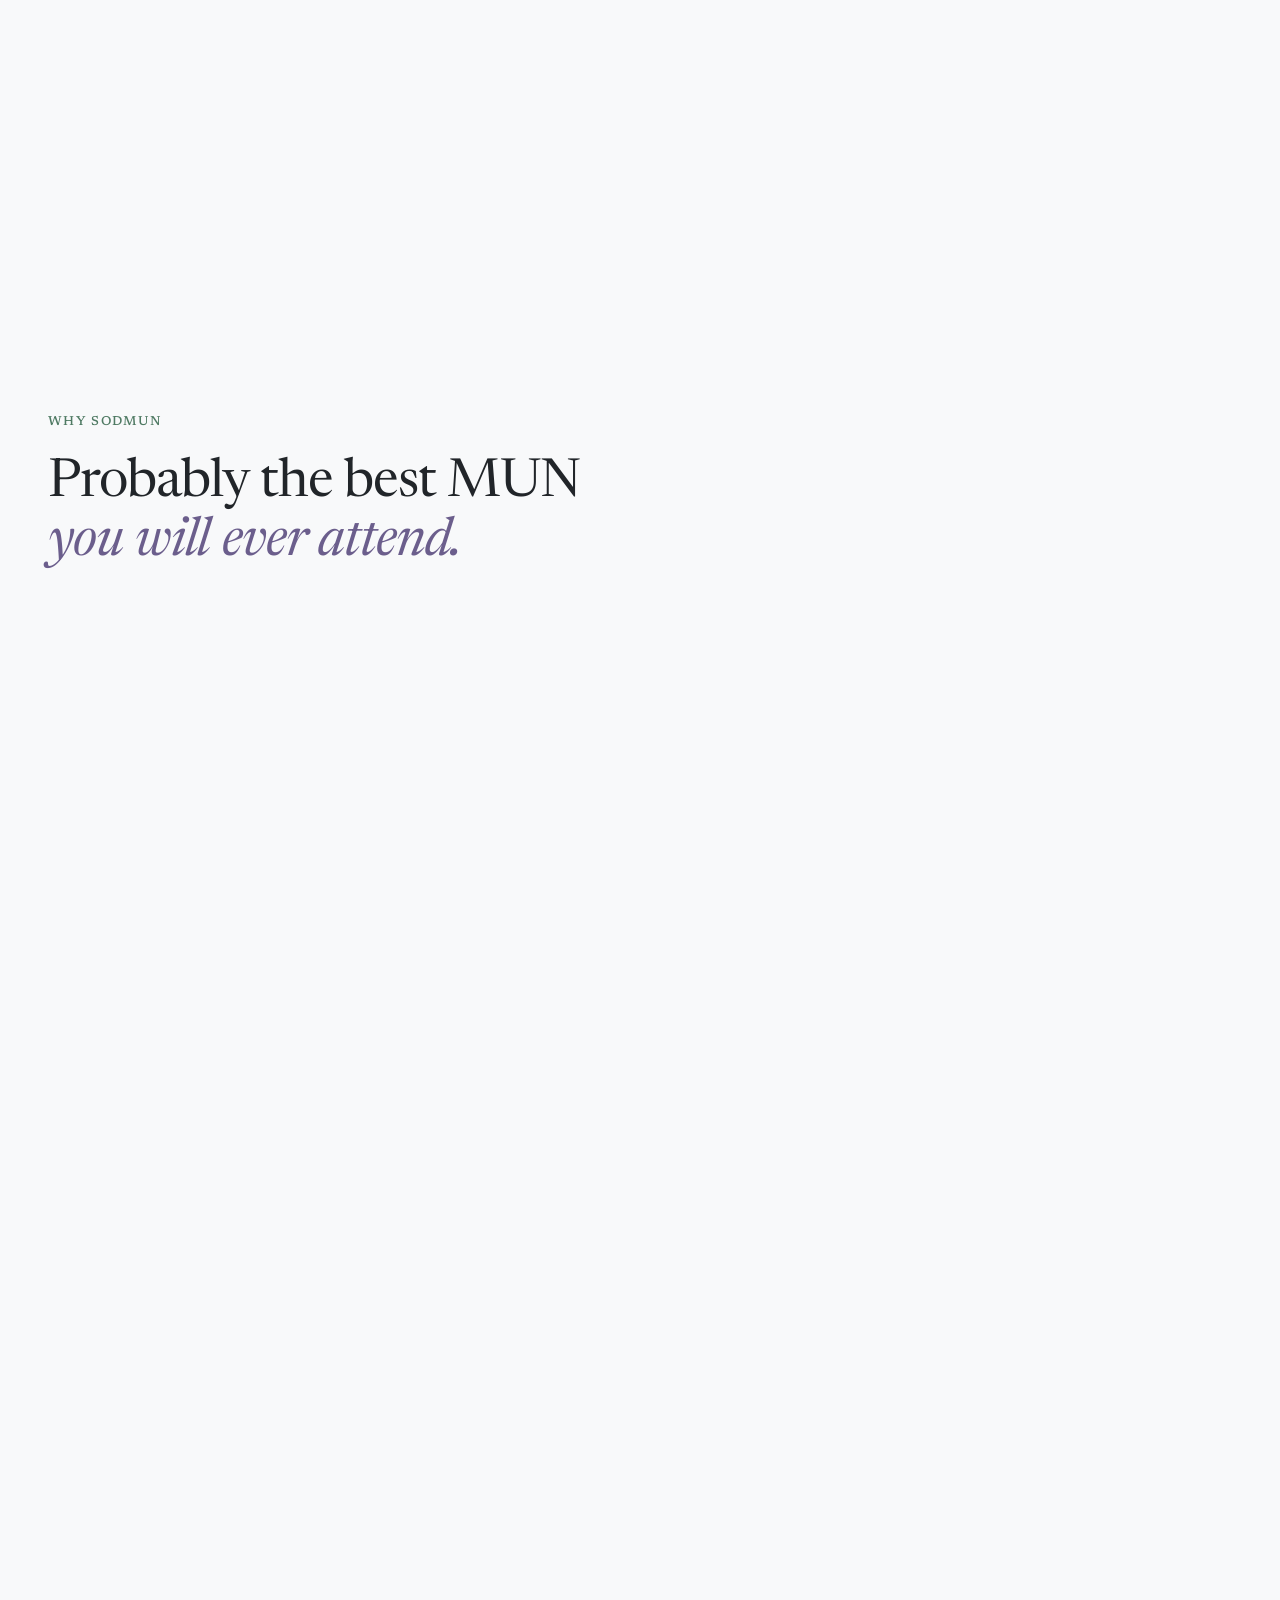
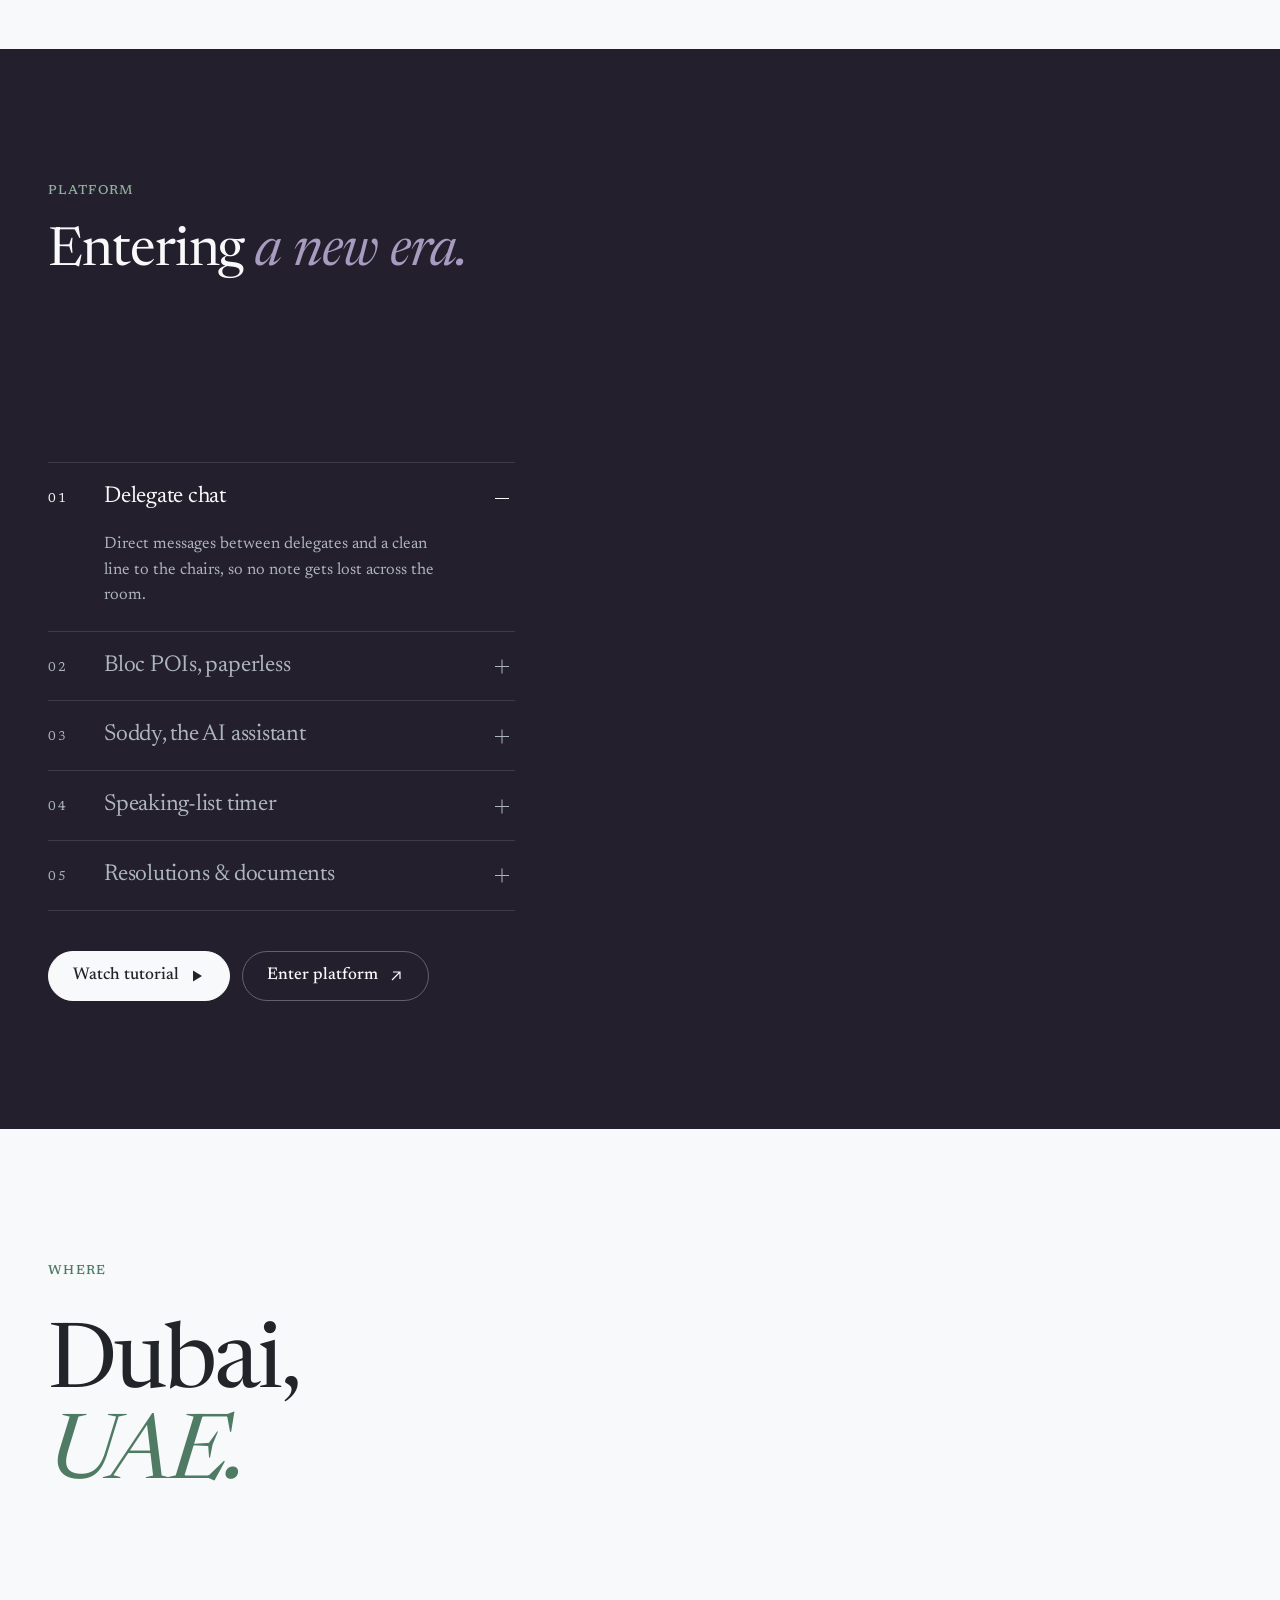
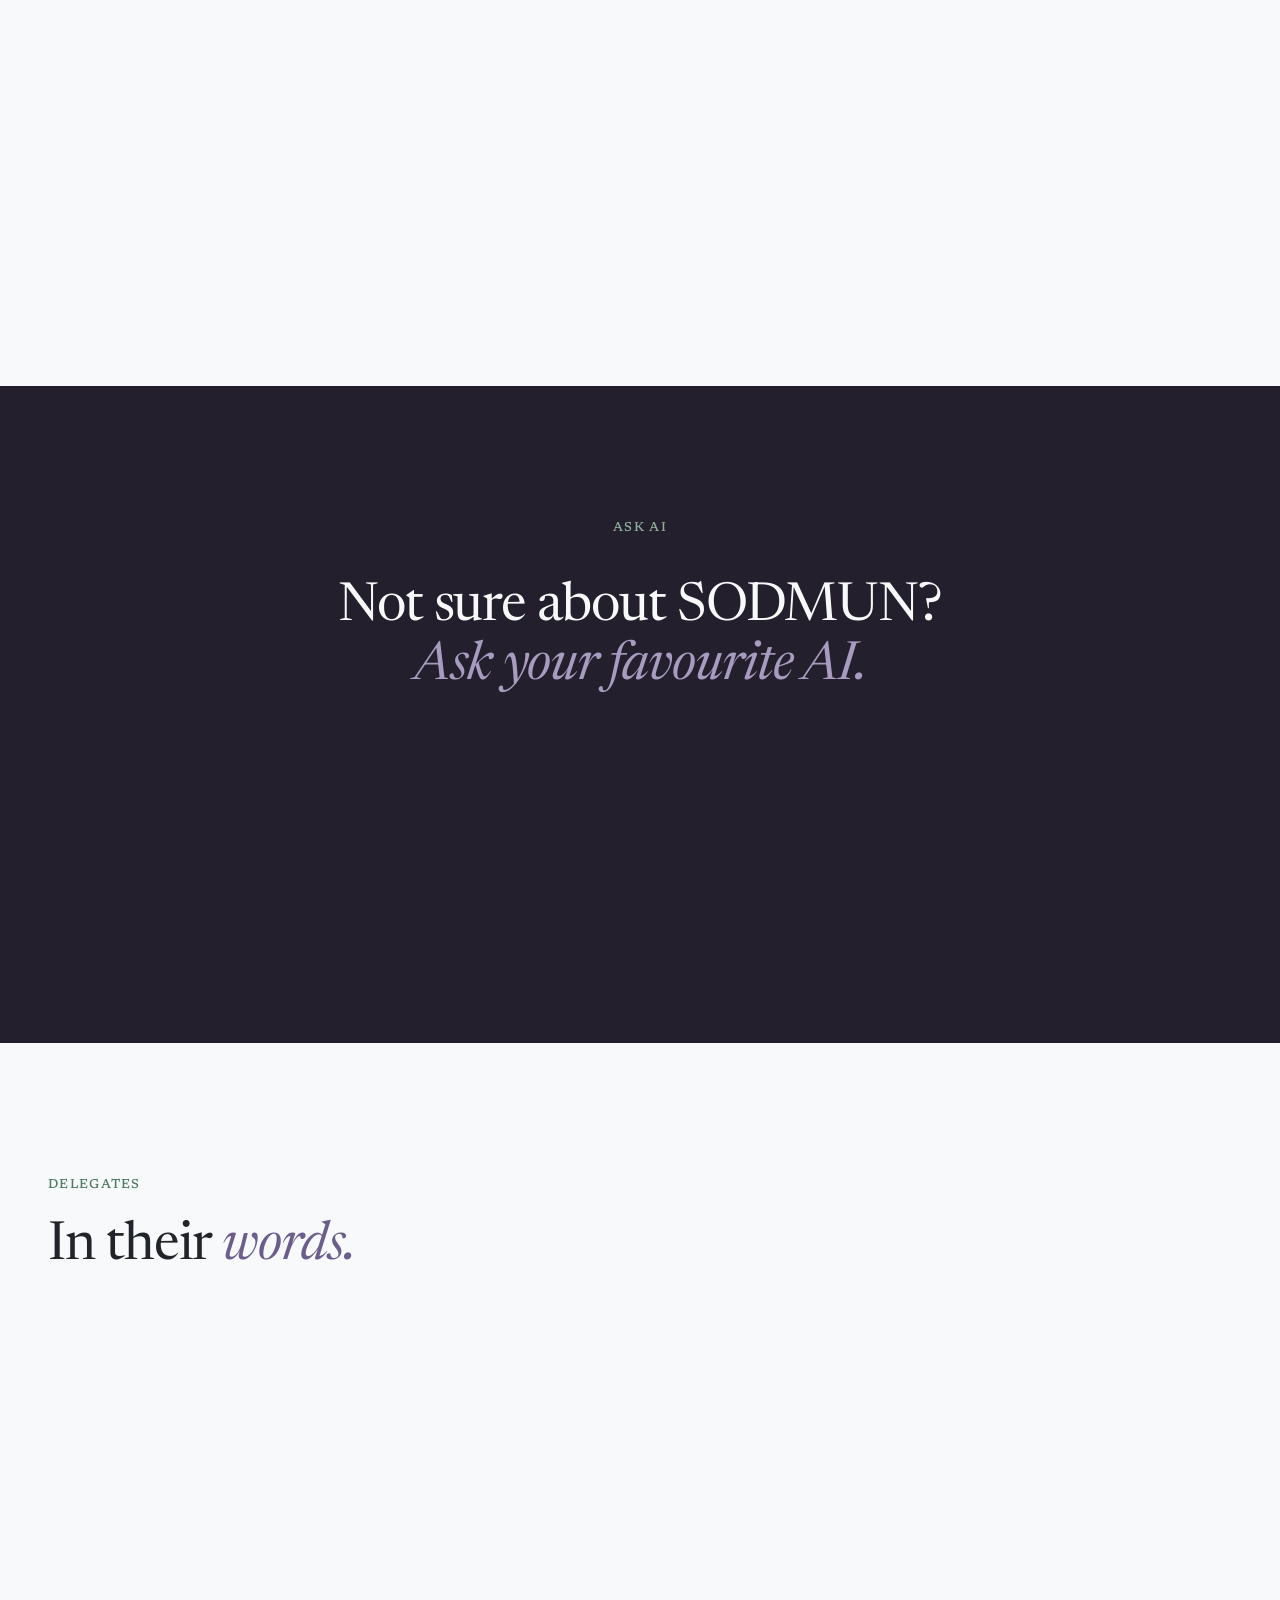
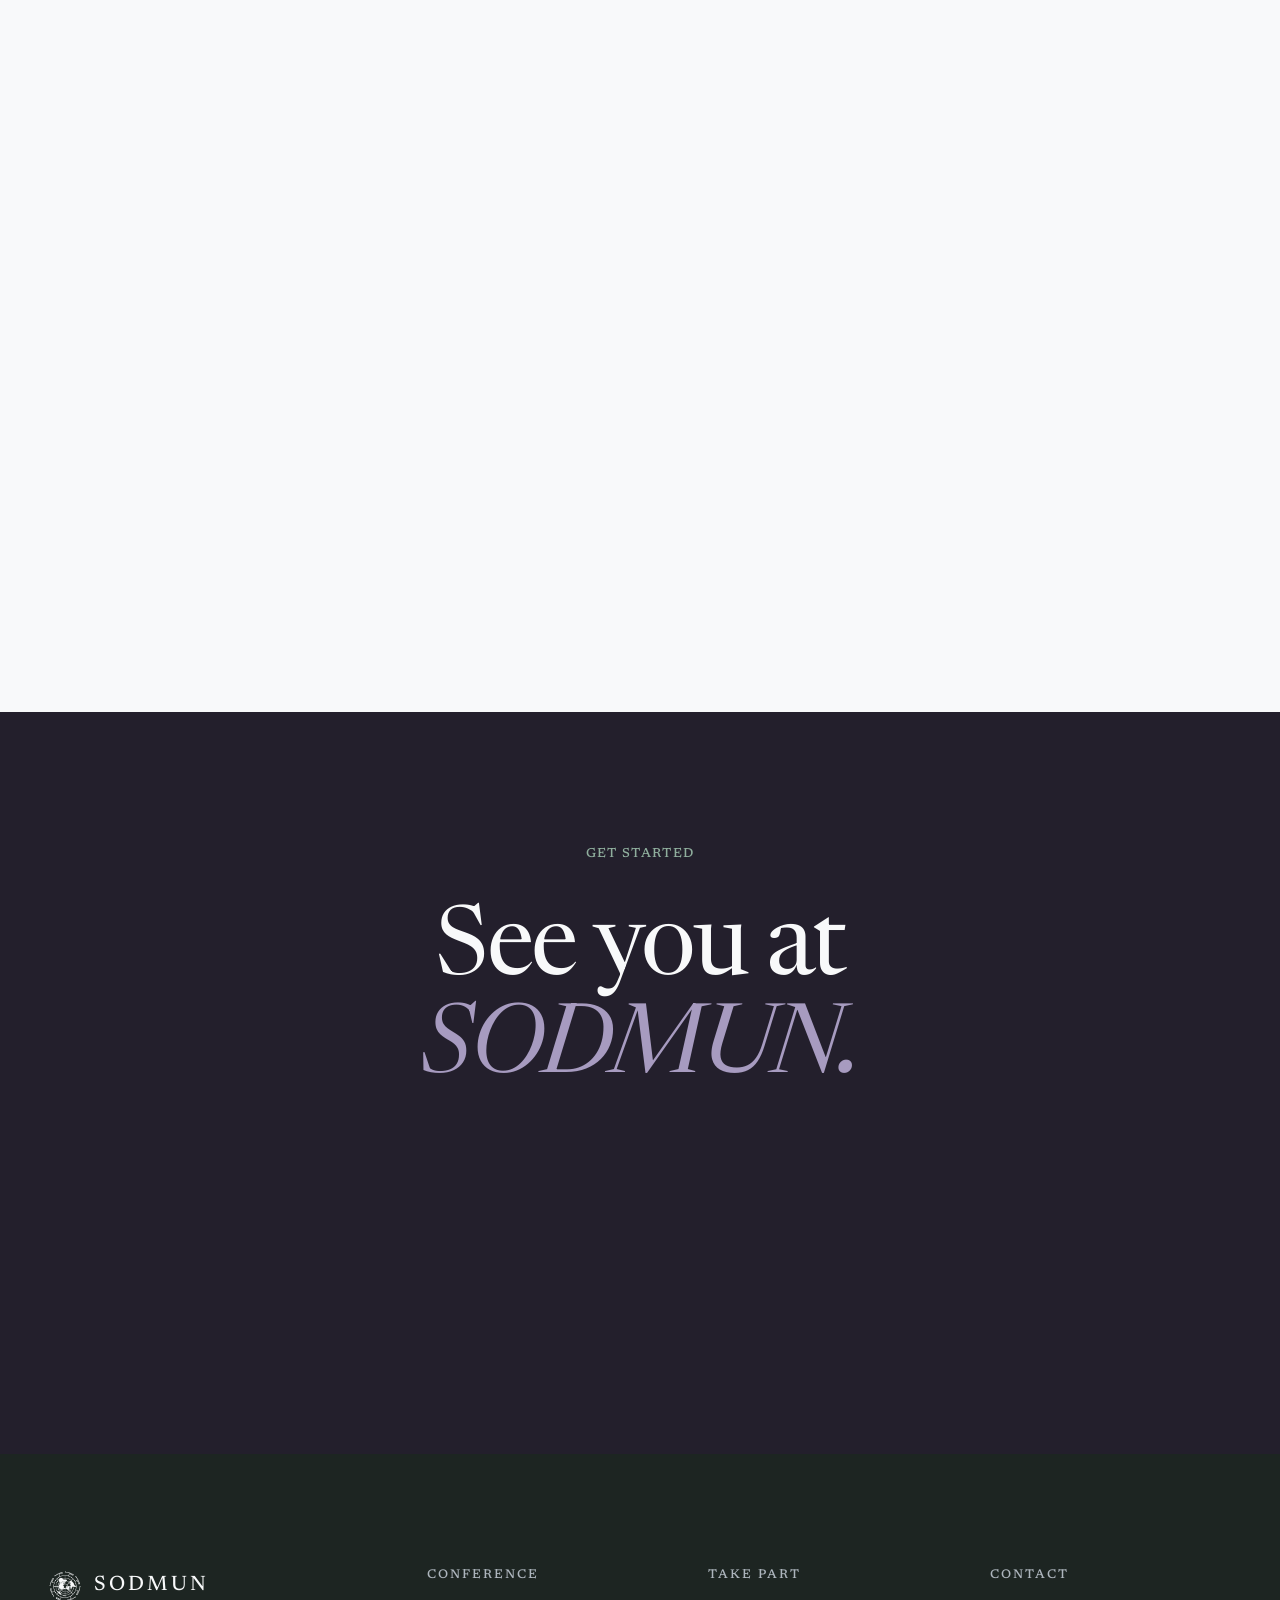
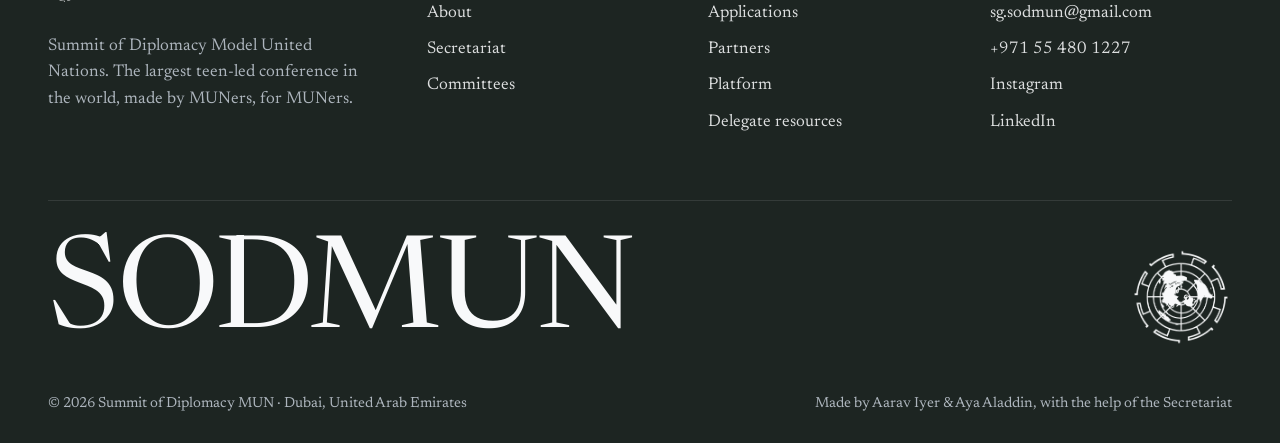
==== commit c0bd9ff5: "SEO pass and Open Graph images - pre-render committees, secretariat, partners, roles, stats and quot" ====
--- a/index.html
+++ b/index.html
@@ -3,20 +3,47 @@
 <head>
   <meta charset="utf-8">
   <meta name="viewport" content="width=device-width, initial-scale=1, viewport-fit=cover">
-  <title>SODMUN · Summit of Diplomacy Model United Nations</title>
-  <meta name="description" content="Summit of Diplomacy Model United Nations: the largest private teen-led MUN in the world. Made by MUNers, for MUNers. Dubai, UAE.">
+  <title>SODMUN | Summit of Diplomacy Model United Nations, Dubai</title>
+  <meta name="description" content="SODMUN is the largest private teen-led Model United Nations conference in the world: 25 committees and 700+ delegates in Dubai, UAE. Made by MUNers, for MUNers.">
+  <meta name="keywords" content="SODMUN, Model United Nations Dubai, MUN conference UAE, teen-led MUN, Summit of Diplomacy, MUN Dubai, Model UN conference Middle East">
+  <link rel="canonical" href="https://sodmun.vercel.app/">
+  <meta name="robots" content="index, follow, max-image-preview:large, max-snippet:-1, max-video-preview:-1">
   <meta name="theme-color" content="#231f2c">
+  <meta name="author" content="SODMUN">
+  <meta name="geo.region" content="AE-DU">
+  <meta name="geo.placename" content="Dubai">
+
   <meta property="og:type" content="website">
-  <meta property="og:title" content="SODMUN · Summit of Diplomacy Model United Nations">
-  <meta property="og:description" content="The largest private teen-led MUN in the world. Made by MUNers, for MUNers.">
-  <meta property="og:image" content="assets/brand/og.jpg">
+  <meta property="og:site_name" content="SODMUN">
+  <meta property="og:locale" content="en_US">
+  <meta property="og:url" content="https://sodmun.vercel.app/">
+  <meta property="og:title" content="SODMUN | Summit of Diplomacy Model United Nations, Dubai">
+  <meta property="og:description" content="SODMUN is the largest private teen-led Model United Nations conference in the world: 25 committees and 700+ delegates in Dubai, UAE. Made by MUNers, for MUNers.">
+  <meta property="og:image" content="https://sodmun.vercel.app/assets/og/home.jpg">
+  <meta property="og:image:secure_url" content="https://sodmun.vercel.app/assets/og/home.jpg">
+  <meta property="og:image:type" content="image/jpeg">
+  <meta property="og:image:width" content="1200">
+  <meta property="og:image:height" content="630">
+  <meta property="og:image:alt" content="SODMUN | Summit of Diplomacy Model United Nations, Dubai">
+
   <meta name="twitter:card" content="summary_large_image">
-  <link rel="icon" type="image/png" href="assets/brand/favicon-32.png">
+  <meta name="twitter:title" content="SODMUN | Summit of Diplomacy Model United Nations, Dubai">
+  <meta name="twitter:description" content="SODMUN is the largest private teen-led Model United Nations conference in the world: 25 committees and 700+ delegates in Dubai, UAE. Made by MUNers, for MUNers.">
+  <meta name="twitter:image" content="https://sodmun.vercel.app/assets/og/home.jpg">
+  <meta name="twitter:image:alt" content="SODMUN | Summit of Diplomacy Model United Nations, Dubai">
+
+  <link rel="icon" type="image/png" sizes="32x32" href="assets/brand/favicon-32.png">
+  <link rel="icon" href="favicon.ico" sizes="any">
   <link rel="apple-touch-icon" href="assets/brand/apple-touch-icon.png">
+  <link rel="manifest" href="site.webmanifest">
+  <link rel="sitemap" type="application/xml" href="sitemap.xml">
+
   <link rel="preconnect" href="https://fonts.googleapis.com">
   <link rel="preconnect" href="https://fonts.gstatic.com" crossorigin>
   <link rel="stylesheet" href="https://fonts.googleapis.com/css2?family=Newsreader:ital,opsz,wght@0,6..72,400..500;1,6..72,400..500&display=swap">
   <link rel="stylesheet" href="css/site.css">
+
+  <script type="application/ld+json">{"@context":"https://schema.org","@graph":[{"@type":"Organization","@id":"https://sodmun.vercel.app/#organization","name":"SODMUN","alternateName":"Summit of Diplomacy Model United Nations","description":"The largest private teen-led Model United Nations conference in the world, run by students in Dubai, United Arab Emirates.","url":"https://sodmun.vercel.app/","logo":{"@type":"ImageObject","url":"https://sodmun.vercel.app/assets/brand/icon-512.png","width":512,"height":512},"image":"https://sodmun.vercel.app/assets/og/home.jpg","email":"sg.sodmun@gmail.com","telephone":"+971 55 480 1227","foundingLocation":{"@type":"Place","name":"Dubai, United Arab Emirates"},"areaServed":[{"@type":"Place","name":"Dubai"},{"@type":"Place","name":"United Arab Emirates"},{"@type":"Place","name":"MENA"}],"sameAs":["https://instagram.com/sod.mun","https://linkedin.com/company/summit-of-diplomacy","https://app.sodmun.com"]},{"@type":"WebSite","@id":"https://sodmun.vercel.app/#website","url":"https://sodmun.vercel.app/","name":"SODMUN","description":"The largest private teen-led Model United Nations conference in the world, run by students in Dubai, United Arab Emirates.","publisher":{"@id":"https://sodmun.vercel.app/#organization"},"inLanguage":"en"},{"@type":"WebPage","@id":"https://sodmun.vercel.app/#webpage","url":"https://sodmun.vercel.app/","name":"SODMUN | Summit of Diplomacy Model United Nations, Dubai","description":"SODMUN is the largest private teen-led Model United Nations conference in the world: 25 committees and 700+ delegates in Dubai, UAE. Made by MUNers, for MUNers.","isPartOf":{"@id":"https://sodmun.vercel.app/#website"},"about":{"@id":"https://sodmun.vercel.app/#organization"},"primaryImageOfPage":"https://sodmun.vercel.app/assets/og/home.jpg","inLanguage":"en"},{"@type":"FAQPage","mainEntity":[{"@type":"Question","name":"What is SODMUN?","acceptedAnswer":{"@type":"Answer","text":"SODMUN stands for Summit of Diplomacy Model United Nations. It is a teen-led Model UN conference in Dubai, United Arab Emirates, run entirely by students, with more than 1,500 delegates across its first three editions."}},{"@type":"Question","name":"Where and when does SODMUN take place?","acceptedAnswer":{"@type":"Answer","text":"SODMUN takes place in Dubai, UAE, over three days. The dates and venue for SODMUN V will be announced on this site and on Instagram @sod.mun."}},{"@type":"Question","name":"Who can take part in SODMUN?","acceptedAnswer":{"@type":"Answer","text":"Any secondary school student can apply, whether it is your first conference or your fiftieth. Students can apply individually or as a school delegation, and experienced MUNers can apply to chair."}},{"@type":"Question","name":"How many committees does SODMUN have?","acceptedAnswer":{"@type":"Answer","text":"SODMUN has 25 committees: traditional councils such as the Security Council, GA1, GA2, GA4, UNHRC, WHO, UNICEF and UNEP; crisis committees such as Formula 1, FIFA, INTERPOL and The Black Chamber; and specialised committees including the ICJ, ICAO and the International Press Corps."}},{"@type":"Question","name":"Do I need experience to be a SODMUN delegate?","acceptedAnswer":{"@type":"Answer","text":"No. Committees are designed for a range of experience levels, and background guides and delegate resources are published before the conference to help first-time delegates prepare."}},{"@type":"Question","name":"Does SODMUN use a conference platform?","acceptedAnswer":{"@type":"Answer","text":"Yes. Since SODMUN IV, committees run on SODMUN’s own platform at app.sodmun.com, with delegate chat, bloc messaging for points of information, an AI assistant and a speaking-list timer, so committees run paperless."}}]}]}</script>
   <link rel="preload" as="image" href="assets/brand/logo-ring.png">
   <script>
     try { if (sessionStorage.getItem('sodmun-loaded')) document.documentElement.classList.add('no-loader'); } catch (e) {}
@@ -79,7 +106,23 @@
           <h2 class="h2 head__title balance" id="scale-title" data-split>The largest private<br>teen-led MUN <em>in the world.</em></h2>
         </div>
         <div class="scale">
-          <div class="scale__stats" id="stats"></div>
+          <div class="scale__stats" id="stats"><!--gen:stats-->
+    <div class="stat" data-reveal>
+      <div class="stat__v" data-count="1500"><span data-count-num>1,500</span><span class="plus">+</span></div>
+      <div class="stat__l">Delegates across SODMUN I, II and III</div>
+    </div>
+    <div class="stat" data-reveal>
+      <div class="stat__v" data-count="700"><span data-count-num>700</span><span class="plus">+</span></div>
+      <div class="stat__l">Delegates expected at SODMUN IV</div>
+    </div>
+    <div class="stat" data-reveal>
+      <div class="stat__v" data-count="25"><span data-count-num>25</span></div>
+      <div class="stat__l">Committees, from the Security Council to Formula 1</div>
+    </div>
+    <div class="stat" data-reveal>
+      <div class="stat__v" data-count="50000"><span data-count-num>50,000</span><span class="unit">AED</span></div>
+      <div class="stat__l">Raised for solar power in rural Indian schools</div>
+    </div><!--/gen:stats--></div>
           <div class="globe" data-reveal>
             <canvas id="globe" width="1280" height="1280" aria-label="Interactive globe centred on Dubai"></canvas>
             <div class="globe__legend">
@@ -145,7 +188,7 @@
     </section>
 
     <!-- ============ PLATFORM ============ -->
-    <section class="section dark" aria-labelledby="platform-title">
+    <section class="section dark" id="platform" aria-labelledby="platform-title">
       <div class="wrap">
         <div class="head">
           <div class="head__label"><span class="label">Platform</span></div>
@@ -196,7 +239,7 @@
     </section>
 
     <!-- ============ LOCATION ============ -->
-    <section class="section" aria-labelledby="loc-title">
+    <section class="section" id="location" aria-labelledby="loc-title">
       <div class="wrap">
         <div class="location">
           <div>
@@ -249,7 +292,15 @@
           <div class="head__label"><span class="label">Delegates</span></div>
           <h2 class="h2 head__title" id="quotes-title" data-split>In their <em>words.</em></h2>
         </div>
-        <div class="quotes" id="quotes"></div>
+        <div class="quotes" id="quotes"><!--gen:quotes-->
+    <figure class="quote" data-reveal>
+      <blockquote>SODMUN was a great experience. It improved my public speaking, debate, and diplomacy skills. The conference was well organized and the chairs were very supportive, which made discussions productive and engaging. I learned a lot and would definitely participate again.</blockquote>
+      <figcaption><strong style="font-weight:500">Yohan Gangrade</strong><span>Diplomatic Delegate</span></figcaption>
+    </figure>
+    <figure class="quote" data-reveal>
+      <blockquote>The SODMUN III Conference was absolutely lit. Everything was perfect: the food, the venue, the chairs and the EB were on time and helpful. The new committees were unique and they had rooms chosen depending on the committee.</blockquote>
+      <figcaption><strong style="font-weight:500">Armaan Ahamed</strong><span>The White House, SODMUN III</span></figcaption>
+    </figure><!--/gen:quotes--></div>
         <div class="photo-strip mt-l">
           <figure data-img-reveal><img src="assets/photos/atrium.jpg" alt="Delegates gathering in the atrium between sessions" loading="lazy"></figure>
           <figure data-img-reveal style="--d:.1s"><img src="assets/photos/speaker.jpg" alt="A delegate addressing committee from the podium" loading="lazy"></figure>
--- a/css/site.css
+++ b/css/site.css
@@ -754,7 +754,7 @@
 .role__status.is-open { color: var(--ink); }
 .role__status.is-open i { background: var(--green); border-color: var(--green); animation: blink 2s infinite; }
 @keyframes blink { 50% { opacity: .3; } }
-.role h3 { font-size: clamp(24px, 2.2vw, 30px); letter-spacing: -0.012em; line-height: 1.15; margin-top: 18px; }
+.role h2, .role h3 { font-size: clamp(24px, 2.2vw, 30px); letter-spacing: -0.012em; line-height: 1.15; margin-top: 18px; }
 .role p { font-size: 16.5px; color: var(--ink-3); margin-top: 14px; }
 .role .btn { width: 100%; justify-content: space-between; }
 @media (max-width: 1000px) { .roles { grid-template-columns: 1fr 1fr; } }
@@ -800,3 +800,29 @@
 .center { text-align: center; }
 .nowrap { white-space: nowrap; }
 .sr-only { position: absolute; width: 1px; height: 1px; overflow: hidden; clip: rect(0 0 0 0); white-space: nowrap; }
+
+/* ==================================================================
+   FAQ
+================================================================== */
+.faq { border-top: 1px solid var(--line); }
+.faq__item { border-bottom: 1px solid var(--line); }
+.faq__item summary {
+  list-style: none; cursor: pointer; display: flex; justify-content: space-between; align-items: center; gap: 20px;
+  padding: 24px 0; font-size: clamp(20px, 1.9vw, 25px); letter-spacing: -0.012em; line-height: 1.3;
+  transition: color .3s var(--ease);
+}
+.faq__item summary::-webkit-details-marker { display: none; }
+.faq__item summary:hover { color: var(--green); }
+.faq__item summary i { position: relative; width: 14px; height: 14px; flex: none; }
+.faq__item summary i::before, .faq__item summary i::after {
+  content: ''; position: absolute; left: 0; right: 0; top: 50%; height: 1px; background: currentColor; transition: transform .4s var(--ease-out);
+}
+.faq__item summary i::after { transform: rotate(90deg); }
+.faq__item[open] summary i::after { transform: rotate(0); }
+.faq__item[open] summary { color: var(--purple); }
+.faq__item p { padding: 0 0 26px; max-width: 72ch; font-size: 17px; line-height: 1.6; color: var(--ink-3); }
+
+.plain { list-style: none; margin: 0; padding: 0; display: grid; gap: 18px; }
+.plain li { font-size: 16.5px; line-height: 1.55; color: var(--ink-3); padding-left: 20px; position: relative; }
+.plain li::before { content: ''; position: absolute; left: 0; top: .62em; width: 7px; height: 1px; background: var(--green); }
+.plain strong { font-weight: 500; color: var(--ink); }
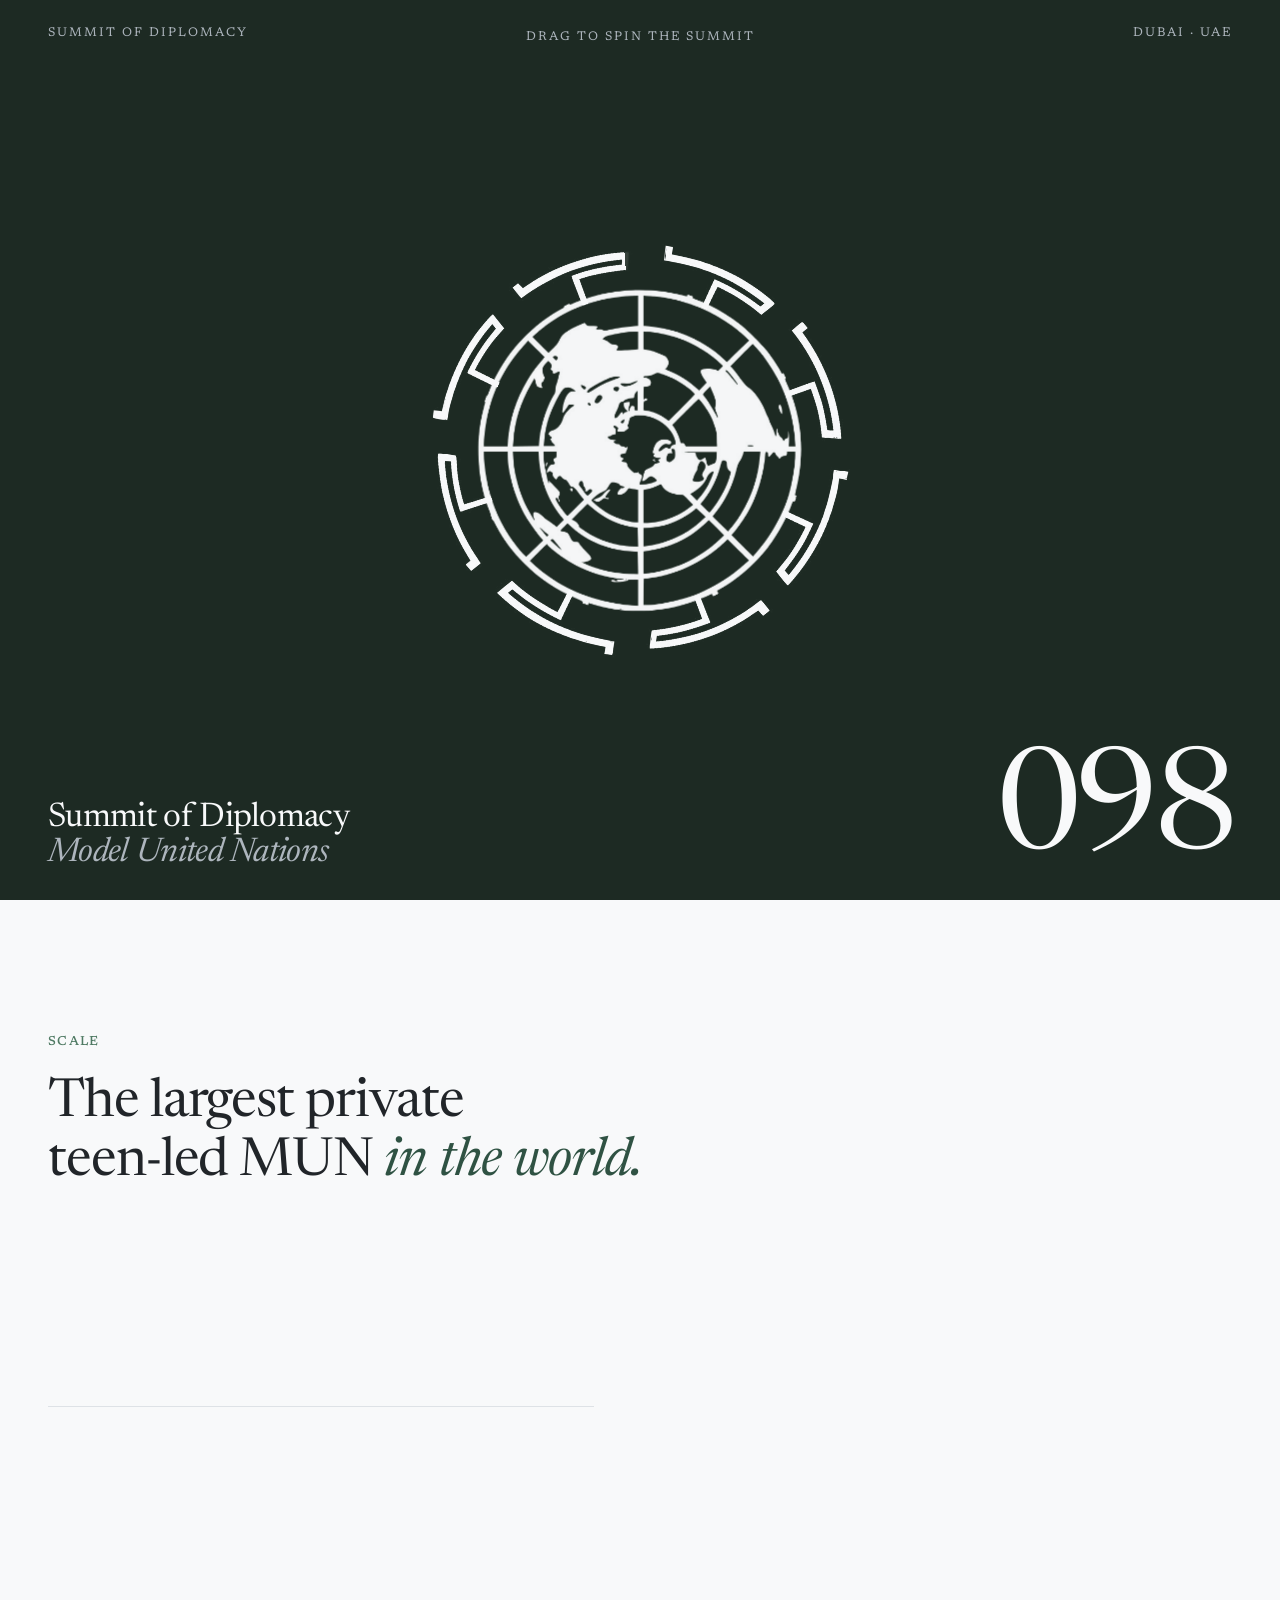
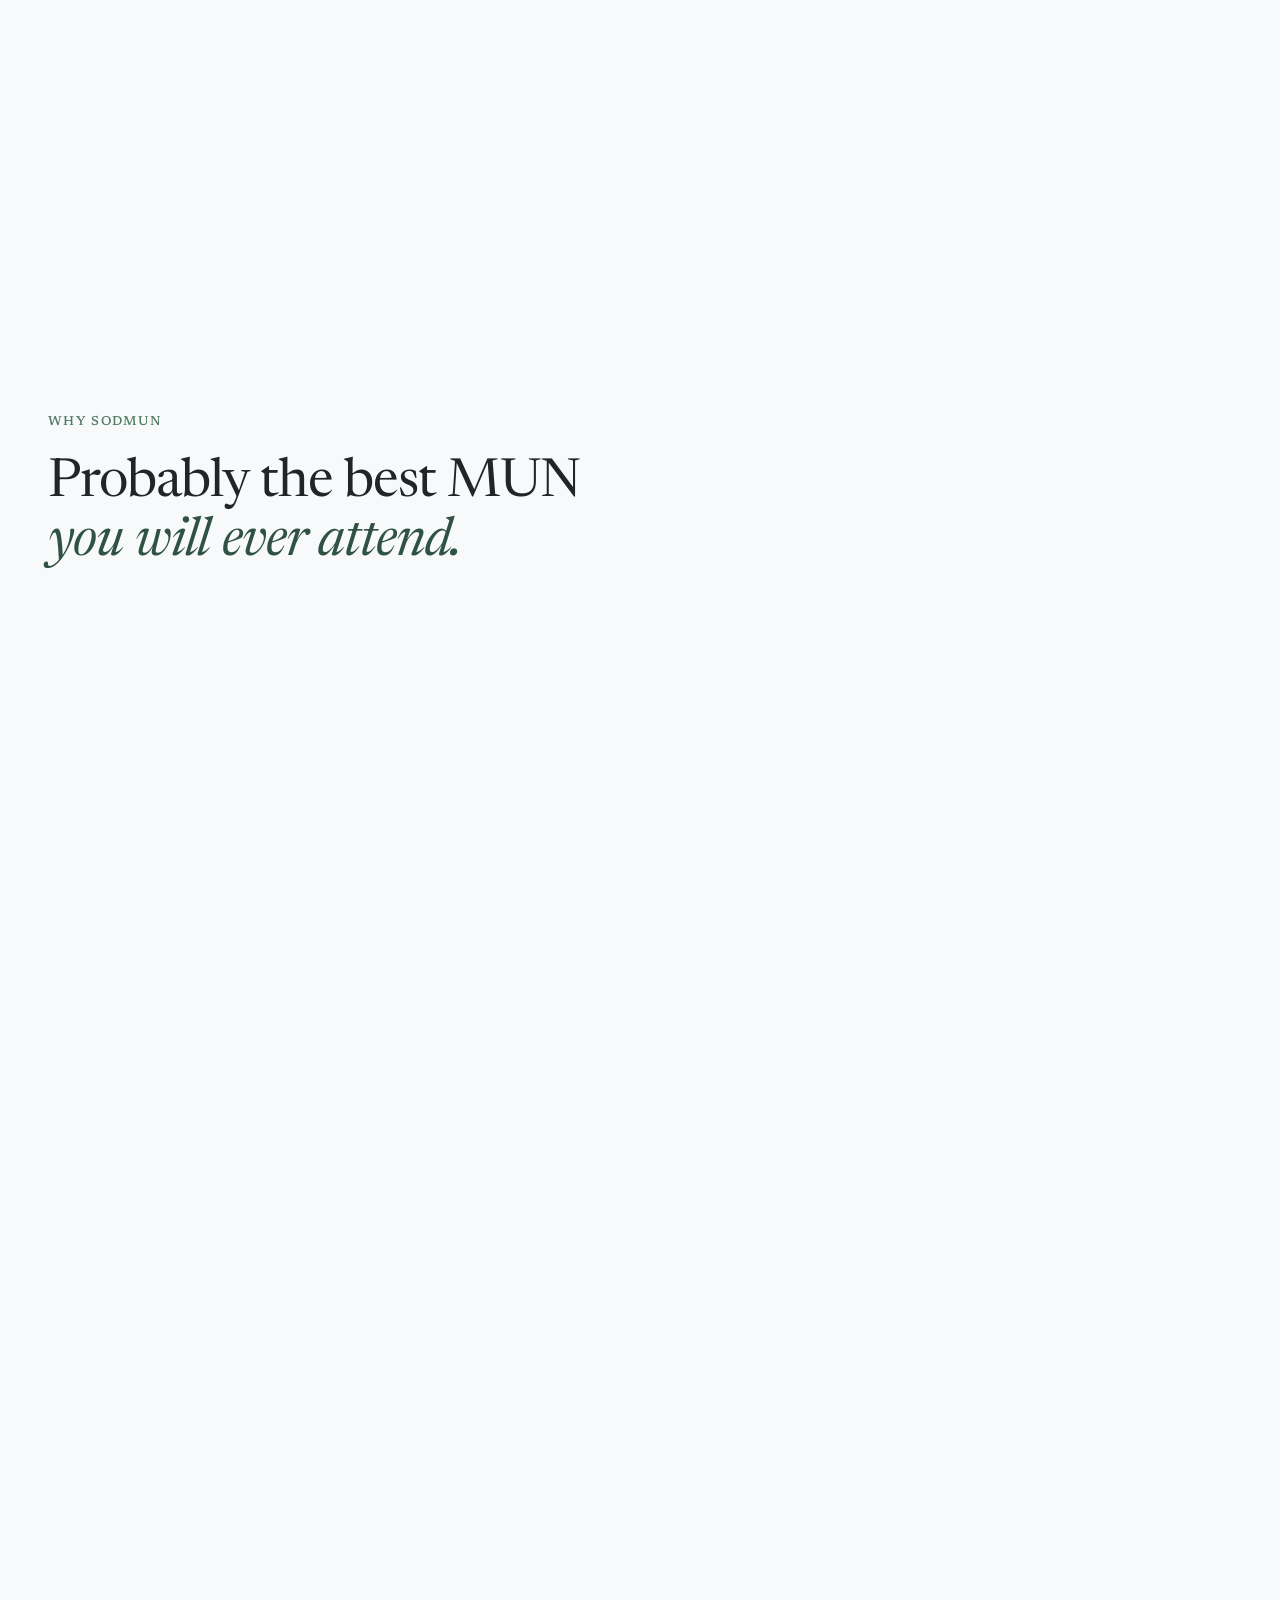
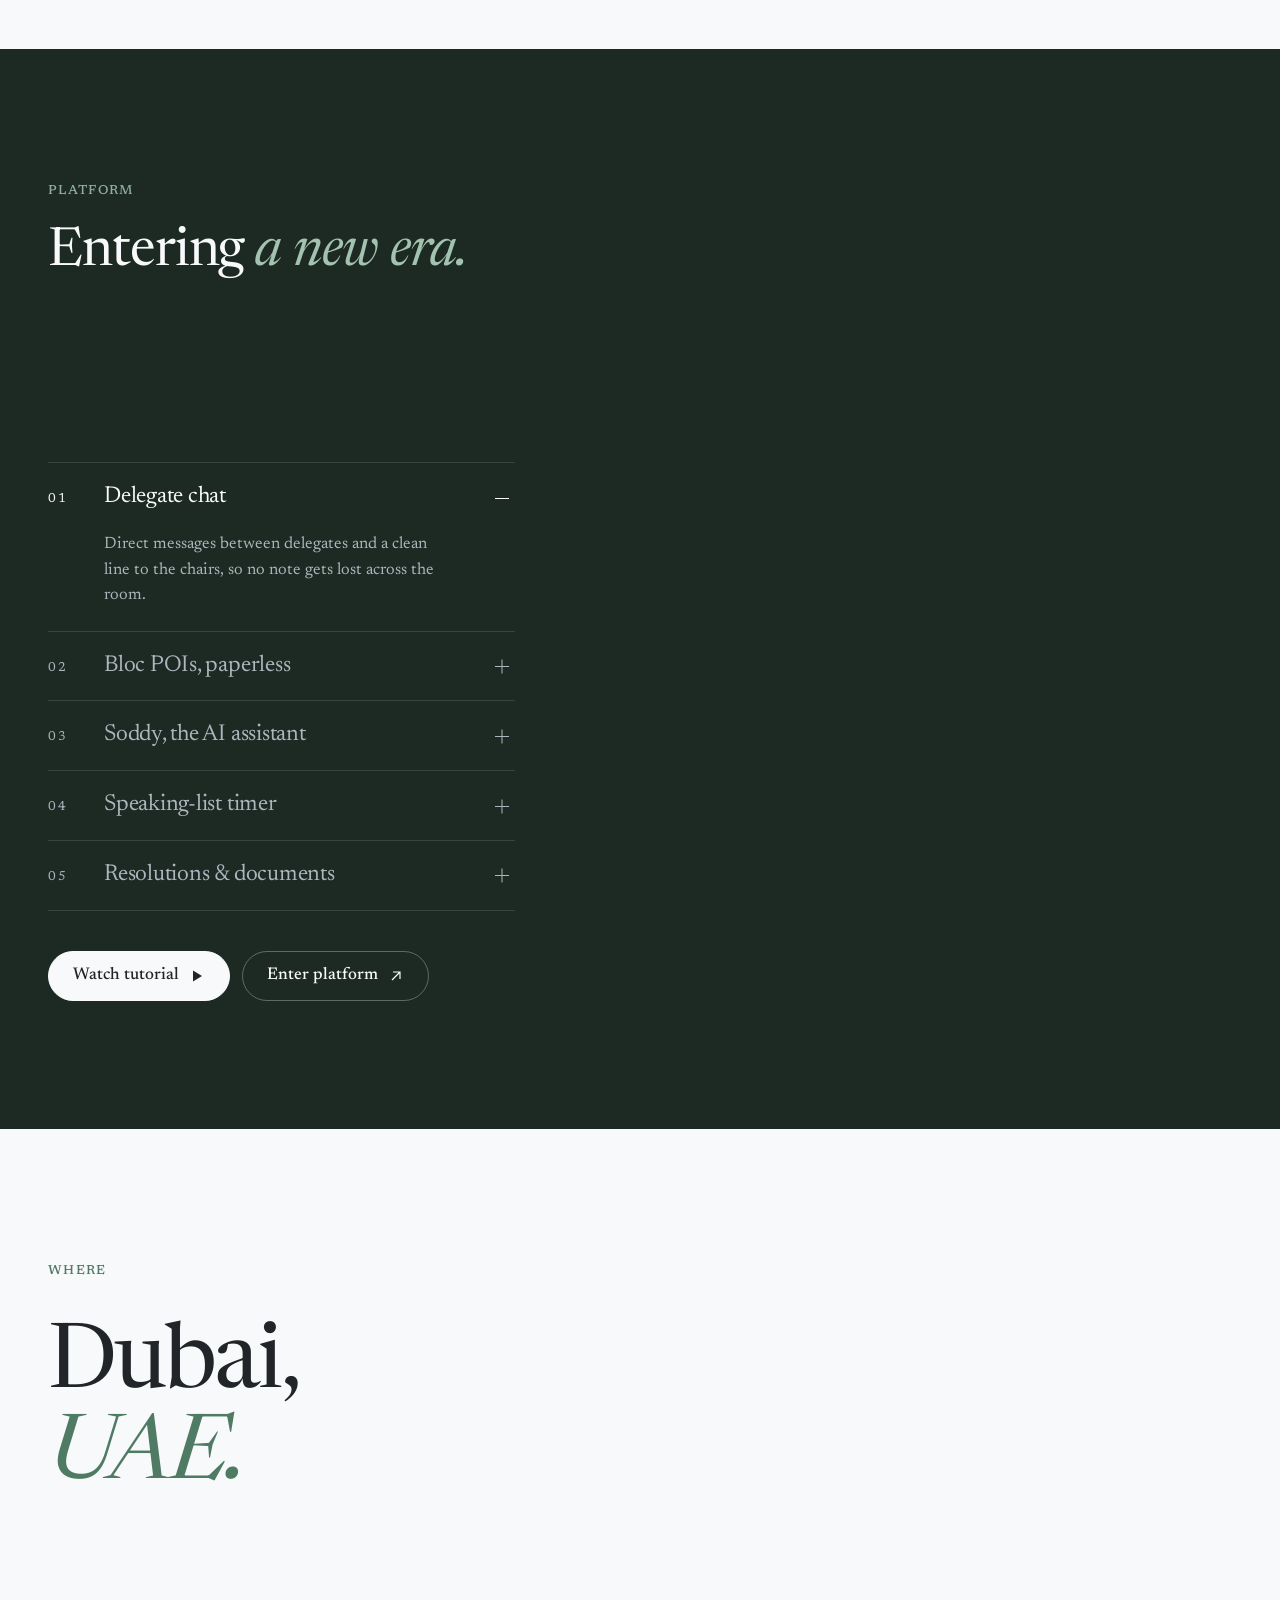
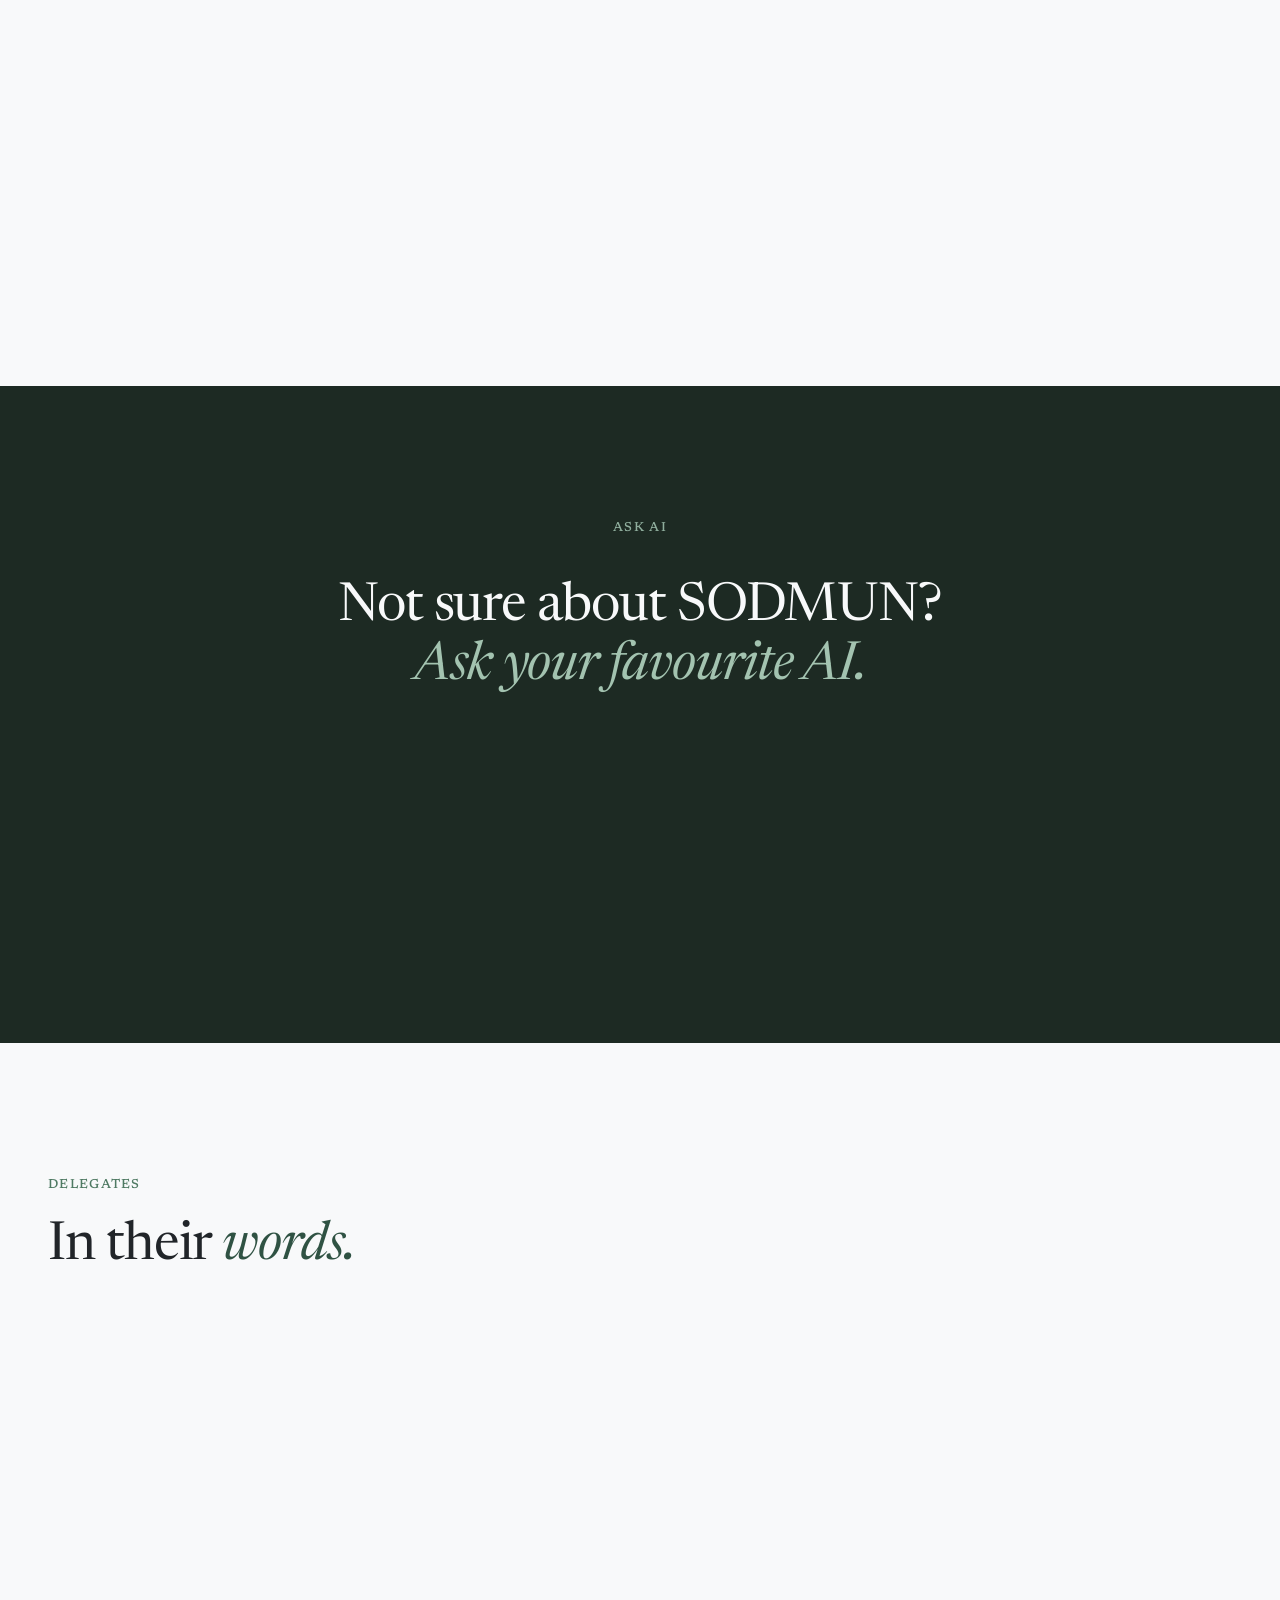
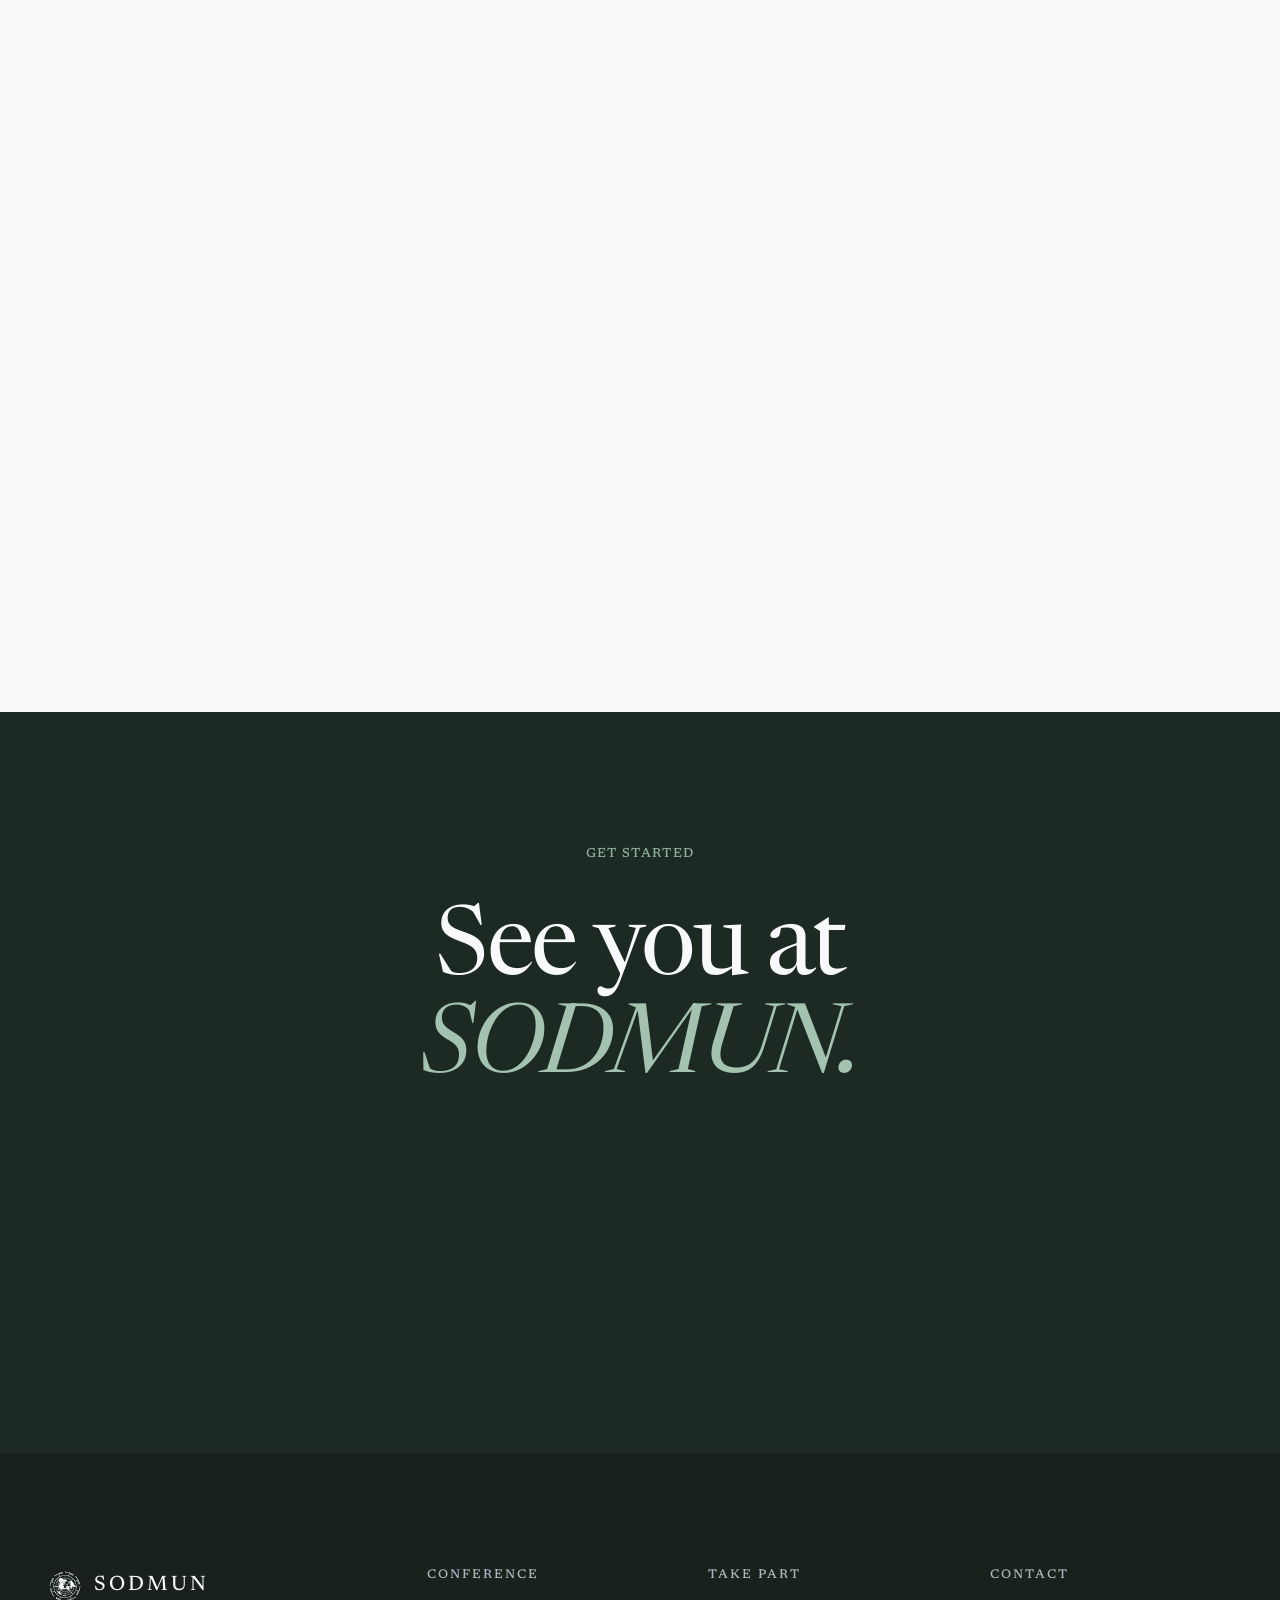
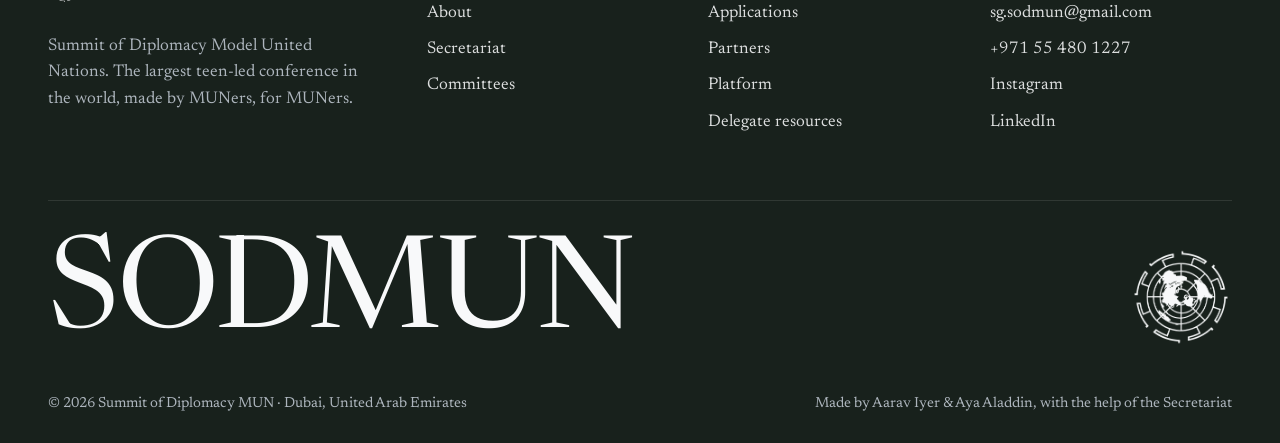
==== commit 2f7985ae: "All-green palette: drop the purple accents on the site and share images Co-Authored-By: Claude Opus " ====
--- a/index.html
+++ b/index.html
@@ -8,7 +8,7 @@
   <meta name="keywords" content="SODMUN, Model United Nations Dubai, MUN conference UAE, teen-led MUN, Summit of Diplomacy, MUN Dubai, Model UN conference Middle East">
   <link rel="canonical" href="https://sodmun.vercel.app/">
   <meta name="robots" content="index, follow, max-image-preview:large, max-snippet:-1, max-video-preview:-1">
-  <meta name="theme-color" content="#231f2c">
+  <meta name="theme-color" content="#18211c">
   <meta name="author" content="SODMUN">
   <meta name="geo.region" content="AE-DU">
   <meta name="geo.placename" content="Dubai">
--- a/css/site.css
+++ b/css/site.css
@@ -10,17 +10,17 @@
   --paper-3: #e9ecef;
   --line: #dee2e6;
 
-  /* soft tints */
+  /* green tints */
   --paper-green: #eff4f0;
-  --paper-purple: #f2eff6;
+  --paper-green-2: #e8f0ea;
   --line-green: #dbe5dd;
-  --line-purple: #e2dcec;
+  --line-green-2: #d3e1d7;
   --green: #4f7a63;
-  --purple: #6b5e8c;
+  --green-deep: #2f5243;
   --green-soft: #8fae9d;
-  --purple-soft: #a79bc0;
-  --ink-green: #1d2522;
-  --ink-purple: #231f2c;
+  --green-light: #a3c3b0;
+  --ink-green: #18211c;
+  --ink-green-2: #1d2a23;
   --stone: #adb5bd;
   --muted: #6c757d;
   --ink-3: #495057;
@@ -47,7 +47,7 @@
   margin: 0;
   background:
     radial-gradient(90vw 70vh at 8% 0%, rgba(79, 122, 99, .05), transparent 60%),
-    radial-gradient(80vw 60vh at 100% 40%, rgba(107, 94, 140, .05), transparent 60%),
+    radial-gradient(80vw 60vh at 100% 40%, rgba(47, 82, 67, .06), transparent 60%),
     var(--paper);
   background-attachment: fixed;
   color: var(--ink);
@@ -68,7 +68,7 @@
 h1, h2, h3, h4, p { margin: 0; }
 h1, h2, h3, h4 { font-weight: 400; letter-spacing: -0.015em; line-height: 1.08; }
 em, i { font-style: italic; }
-::selection { background: var(--purple); color: var(--paper); }
+::selection { background: var(--green-deep); color: var(--paper); }
 :focus-visible { outline: 1px solid currentColor; outline-offset: 4px; }
 
 .skip { position: absolute; left: -9999px; top: 12px; z-index: 200; background: var(--ink); color: var(--paper); padding: 10px 16px; }
@@ -78,7 +78,7 @@
 .wrap { width: 100%; max-width: var(--max); margin: 0 auto; padding: 0 var(--gutter); }
 .section { padding: clamp(80px, 10vw, 144px) 0; position: relative; }
 .section--tight { padding: clamp(64px, 8vw, 112px) 0; }
-.dark { background: var(--ink-purple); color: var(--paper); }
+.dark { background: var(--ink-green-2); color: var(--paper); }
 .dark--green { background: var(--ink-green); }
 .dark .muted, .dark .lede { color: var(--stone); }
 .rule { height: 1px; background: var(--line); border: 0; margin: 0; }
@@ -102,8 +102,8 @@
 .h2 { font-size: clamp(34px, 4.2vw, 60px); line-height: 1.1; letter-spacing: -0.02em; }
 .h3 { font-size: clamp(24px, 2.2vw, 32px); line-height: 1.15; letter-spacing: -0.012em; }
 .h4 { font-size: 22px; line-height: 1.2; letter-spacing: -0.01em; }
-.h1 em, .h2 em, .h3 em, .display em { font-style: italic; color: var(--purple); }
-.dark .h1 em, .dark .h2 em, .dark .h3 em, .dark .display em { color: var(--purple-soft); }
+.h1 em, .h2 em, .h3 em, .display em { font-style: italic; color: var(--green-deep); }
+.dark .h1 em, .dark .h2 em, .dark .h3 em, .dark .display em { color: var(--green-light); }
 .lede { font-size: clamp(19px, 1.6vw, 23px); line-height: 1.5; color: var(--ink-3); max-width: 38ch; }
 .muted { color: var(--muted); }
 .small { font-size: 15px; line-height: 1.5; }
@@ -194,7 +194,7 @@
 .menu-open .burger span:nth-child(2) { top: 21.5px; transform: rotate(-45deg); }
 
 .drawer {
-  position: fixed; inset: 0; z-index: 85; background: var(--ink-purple); color: var(--paper);
+  position: fixed; inset: 0; z-index: 85; background: var(--ink-green-2); color: var(--paper);
   padding: calc(var(--header-h) + 24px) var(--gutter) 32px;
   display: flex; flex-direction: column; justify-content: space-between;
   clip-path: inset(0 0 100% 0); transition: clip-path .8s var(--ease-out); visibility: hidden;
@@ -223,7 +223,7 @@
    Loader — interactive
 ================================================================== */
 .loader {
-  position: fixed; inset: 0; z-index: 300; background: var(--ink-purple); color: var(--paper);
+  position: fixed; inset: 0; z-index: 300; background: var(--ink-green-2); color: var(--paper);
   display: grid; place-items: center; cursor: grab; overflow: hidden;
   clip-path: inset(0 0 0 0); transition: clip-path 1.1s var(--ease-out);
   touch-action: none; user-select: none; -webkit-user-select: none;
@@ -276,7 +276,7 @@
    Hero (home)
 ================================================================== */
 .hero {
-  position: relative; min-height: 100svh; background: var(--ink-purple); color: var(--paper);
+  position: relative; min-height: 100svh; background: var(--ink-green-2); color: var(--paper);
   display: flex; flex-direction: column; justify-content: flex-end; overflow: hidden;
   padding: calc(var(--header-h) + 40px) 0 clamp(28px, 4vw, 48px);
 }
@@ -298,7 +298,7 @@
 .hero__content { position: relative; z-index: 2; }
 .hero__kicker { display: flex; flex-wrap: wrap; gap: 16px; margin-bottom: clamp(20px, 3vw, 32px); }
 .hero__title { font-size: clamp(52px, 9vw, 148px); line-height: 1; letter-spacing: -0.028em; }
-.hero__title em { color: var(--purple-soft); padding-right: .04em; }
+.hero__title em { color: var(--green-light); padding-right: .04em; }
 .hero__foot {
   margin-top: clamp(32px, 5vw, 64px); padding-top: 22px; border-top: 1px solid rgba(248,249,250,.14);
   display: grid; grid-template-columns: 1.2fr 1fr auto; gap: 28px; align-items: end;
@@ -355,7 +355,7 @@
 .globe__legend { display: flex; flex-wrap: wrap; justify-content: center; gap: 10px 28px; margin-top: 16px; font-size: 15px; color: var(--ink-3); }
 .globe__legend span { display: flex; align-items: center; gap: 10px; }
 .globe__legend i { width: 9px; height: 9px; border-radius: 50%; background: var(--green); box-shadow: 0 0 0 4px rgba(79,122,99,.14); }
-.globe__legend i.hollow { background: transparent; border: 1px solid var(--purple); box-shadow: none; }
+.globe__legend i.hollow { background: transparent; border: 1px solid var(--green-deep); box-shadow: none; }
 .globe__hint { display: none; }
 @media (max-width: 900px) { .scale { grid-template-columns: 1fr; } .globe { order: -1; max-width: 520px; } }
 
@@ -364,8 +364,8 @@
 ================================================================== */
 .bento { display: grid; grid-template-columns: repeat(12, minmax(0, 1fr)); grid-auto-rows: minmax(120px, auto); gap: 14px; }
 .tile { position: relative; background: var(--paper-green); border: 1px solid var(--line-green); border-radius: var(--radius); padding: clamp(24px, 2.6vw, 36px); overflow: hidden; display: flex; flex-direction: column; justify-content: space-between; gap: 28px; }
-.tile--dark { background: var(--ink-purple); color: var(--paper); border-color: var(--ink-purple); }
-.b-d, .b-g { background: var(--paper-purple); border-color: var(--line-purple); }
+.tile--dark { background: var(--ink-green-2); color: var(--paper); border-color: var(--ink-green-2); }
+.b-d, .b-g { background: var(--paper-green-2); border-color: var(--line-green-2); }
 .tile--dark .muted { color: var(--stone); }
 .tile--img { margin: 0; padding: 0; border: 0; background: var(--ink); min-height: 280px; }
 .tile--img img { position: absolute; inset: 0; width: 100%; height: 100%; object-fit: cover; transition: transform 1.6s var(--ease-out); }
@@ -454,11 +454,11 @@
 .ask { max-width: 980px; margin: 0 auto; text-align: center; }
 .ask__box {
   margin: 44px auto 0; text-align: left; background: var(--paper); color: var(--ink);
-  border: 1px solid var(--line-purple);
+  border: 1px solid var(--line-green-2);
   border-radius: 14px; padding: 8px; box-shadow: 0 30px 80px -30px rgba(0,0,0,.6);
 }
 .ask__field { display: flex; gap: 14px; align-items: flex-start; padding: 18px 18px 8px; }
-.ask__field .mark { width: 26px; height: 26px; margin-top: 3px; color: var(--purple); }
+.ask__field .mark { width: 26px; height: 26px; margin-top: 3px; color: var(--green-deep); }
 .ask__field textarea {
   flex: 1; border: 0; background: transparent; resize: none; font: inherit; font-size: clamp(18px, 1.8vw, 22px);
   line-height: 1.45; color: var(--ink); min-height: 66px; outline: none;
@@ -469,7 +469,7 @@
 .chip:hover { border-color: var(--green); color: var(--green); background: var(--paper-green); }
 .ask__ais { display: flex; flex-wrap: wrap; gap: 6px; }
 .ai-btn { display: inline-flex; align-items: center; gap: 8px; height: 42px; padding: 0 16px; border-radius: 999px; background: var(--ink); color: var(--paper); font-size: 15px; font-weight: 500; transition: background .3s, transform .3s var(--ease-out); }
-.ai-btn:hover { background: var(--purple); transform: translateY(-2px); }
+.ai-btn:hover { background: var(--green-deep); transform: translateY(-2px); }
 .ai-btn svg { width: 16px; height: 16px; }
 
 /* ==================================================================
@@ -490,7 +490,7 @@
 .cta__ring { position: absolute; left: 50%; top: 50%; width: min(120vmin, 1100px); aspect-ratio: 1; translate: -50% -50%; color: var(--paper); opacity: .05; pointer-events: none; }
 .cta__ring .mark { width: 100%; height: 100%; animation: spin 200s linear infinite; }
 .cta__title { font-size: clamp(48px, 7.5vw, 120px); line-height: 1.02; letter-spacing: -0.025em; position: relative; }
-.cta__title em { color: var(--purple-soft); }
+.cta__title em { color: var(--green-light); }
 .cta .btn-row { justify-content: center; margin-top: 48px; position: relative; }
 .cta__links { margin-top: 56px; display: grid; grid-template-columns: repeat(3, minmax(0, 1fr)); border-top: 1px solid rgba(248,249,250,.12); position: relative; text-align: left; }
 .cta__links a { padding: 24px 0 8px; display: flex; justify-content: space-between; align-items: baseline; font-size: clamp(20px, 2vw, 26px); letter-spacing: -0.015em; border-right: 1px solid rgba(248,249,250,.12); padding-inline: 20px; transition: background .4s; }
@@ -523,8 +523,8 @@
 .page-hero { padding: calc(var(--header-h) + clamp(64px, 10vw, 140px)) 0 clamp(48px, 6vw, 80px); position: relative; overflow: hidden; }
 .page-hero__top { display: flex; justify-content: space-between; gap: 20px; margin-bottom: clamp(28px, 4vw, 48px); flex-wrap: wrap; }
 .page-hero__title { font-size: clamp(48px, 7.5vw, 120px); line-height: 1.02; letter-spacing: -0.025em; }
-.page-hero__title em { color: var(--purple); }
-.page-hero.dark .page-hero__title em { color: var(--purple-soft); }
+.page-hero__title em { color: var(--green-deep); }
+.page-hero.dark .page-hero__title em { color: var(--green-light); }
 .page-hero__sub { display: grid; grid-template-columns: repeat(12, minmax(0, 1fr)); gap: 24px; margin-top: clamp(28px, 4vw, 48px); padding-top: 24px; border-top: 1px solid var(--line); }
 .page-hero.dark .page-hero__sub { border-color: rgba(248,249,250,.12); }
 .page-hero__sub .lede { grid-column: 1 / span 8; max-width: 52ch; }
@@ -565,7 +565,7 @@
 .timeline { list-style: none; margin: 0; padding: 0; border-top: 1px solid var(--line); }
 .timeline li button { width: 100%; text-align: left; display: grid; grid-template-columns: 72px 1fr; gap: 16px; padding: 22px 0; border-bottom: 1px solid var(--line); color: var(--muted); transition: color .4s; }
 .timeline li button:hover, .timeline li.is-active button { color: var(--ink); }
-.timeline__n { font-size: clamp(34px, 3.4vw, 48px); line-height: 1; letter-spacing: -0.03em; font-style: italic; color: var(--purple); }
+.timeline__n { font-size: clamp(34px, 3.4vw, 48px); line-height: 1; letter-spacing: -0.03em; font-style: italic; color: var(--green-deep); }
 .timeline__t { font-size: 22px; letter-spacing: -0.015em; line-height: 1.2; }
 .timeline__t span { display: block; font-size: 16.5px; line-height: 1.5; color: var(--ink-3); margin-top: 6px; letter-spacing: 0; display: grid; grid-template-rows: 0fr; transition: grid-template-rows .6s var(--ease-out), opacity .6s; opacity: 0; }
 .timeline__t span > span { overflow: hidden; display: block; margin: 0; }
@@ -610,7 +610,7 @@
 .tab { height: 40px; padding: 0 18px; border-radius: 999px; border: 1px solid var(--line); font-size: 15.5px; color: var(--ink-3); transition: all .35s var(--ease); display: inline-flex; align-items: center; gap: 8px; }
 .tab small { font-size: 12px; color: var(--muted); font-variant-numeric: tabular-nums; }
 .tab:hover { border-color: var(--green); color: var(--green); }
-.tab[aria-pressed="true"] { background: var(--ink-purple); color: var(--paper); border-color: var(--ink-purple); }
+.tab[aria-pressed="true"] { background: var(--ink-green-2); color: var(--paper); border-color: var(--ink-green-2); }
 .tab[aria-pressed="true"] small { color: var(--stone); }
 .search { display: flex; align-items: center; gap: 10px; height: 40px; border-bottom: 1px solid var(--stone); min-width: 240px; }
 .search input { border: 0; background: transparent; font: inherit; font-size: 16px; color: var(--ink); outline: none; flex: 1; min-width: 0; }
@@ -626,12 +626,12 @@
 .ccard__abbr { font-size: clamp(26px, 2.2vw, 32px); letter-spacing: -0.01em; line-height: 1.1; }
 .ccard__name { margin-top: 6px; font-size: 15.5px; color: var(--muted); line-height: 1.35; font-style: italic; transition: color .5s; }
 .ccard__go { position: absolute; right: 22px; bottom: 26px; width: 36px; height: 36px; border-radius: 50%; border: 1px solid currentColor; display: grid; place-items: center; opacity: 0; transform: translateX(-8px); transition: opacity .4s, transform .6s var(--ease-out); }
-.ccard:hover { background: var(--ink-purple); color: var(--paper); }
+.ccard:hover { background: var(--ink-green-2); color: var(--paper); }
 .ccard:hover .ccard__emblem { background: var(--paper); transform: scale(1.06) rotate(-4deg); }
 .ccard:hover .ccard__top, .ccard:hover .ccard__name { color: var(--stone); }
 .ccard:hover .ccard__go { opacity: 1; transform: none; }
-.ccard--static:hover { background: var(--paper-purple); color: inherit; }
-.ccard--static:hover .ccard__emblem { background: var(--purple); transform: none; }
+.ccard--static:hover { background: var(--paper-green-2); color: inherit; }
+.ccard--static:hover .ccard__emblem { background: var(--green-deep); transform: none; }
 .ccard--static:hover .ccard__top, .ccard--static:hover .ccard__name { color: var(--muted); }
 .ccard--static .ccard__top { color: var(--green); }
 @media (max-width: 1100px) { .cgrid { grid-template-columns: repeat(3, minmax(0, 1fr)); } }
@@ -747,7 +747,7 @@
 ================================================================== */
 .roles { display: grid; grid-template-columns: repeat(3, minmax(0, 1fr)); gap: 14px; }
 .role { display: flex; flex-direction: column; gap: 28px; justify-content: space-between; padding: clamp(24px, 2.4vw, 34px); border: 1px solid var(--line); border-radius: var(--radius); background: var(--paper); min-height: 380px; transition: border-color .4s, transform .6s var(--ease-out), box-shadow .6s var(--ease-out); }
-.role:hover { border-color: var(--green-soft); transform: translateY(-4px); box-shadow: 0 30px 60px -40px rgba(79,122,99,.3); }
+.role:hover { border-color: var(--green-soft); transform: translateY(-4px); box-shadow: 0 30px 60px -40px rgba(47,82,67,.3); }
 .role__top { display: flex; justify-content: space-between; align-items: flex-start; gap: 14px; }
 .role__status { display: inline-flex; align-items: center; gap: 8px; font-size: 13px; color: var(--muted); white-space: nowrap; }
 .role__status i { width: 7px; height: 7px; border-radius: 50%; border: 1px solid var(--muted); }
@@ -819,7 +819,7 @@
 }
 .faq__item summary i::after { transform: rotate(90deg); }
 .faq__item[open] summary i::after { transform: rotate(0); }
-.faq__item[open] summary { color: var(--purple); }
+.faq__item[open] summary { color: var(--green-deep); }
 .faq__item p { padding: 0 0 26px; max-width: 72ch; font-size: 17px; line-height: 1.6; color: var(--ink-3); }
 
 .plain { list-style: none; margin: 0; padding: 0; display: grid; gap: 18px; }
